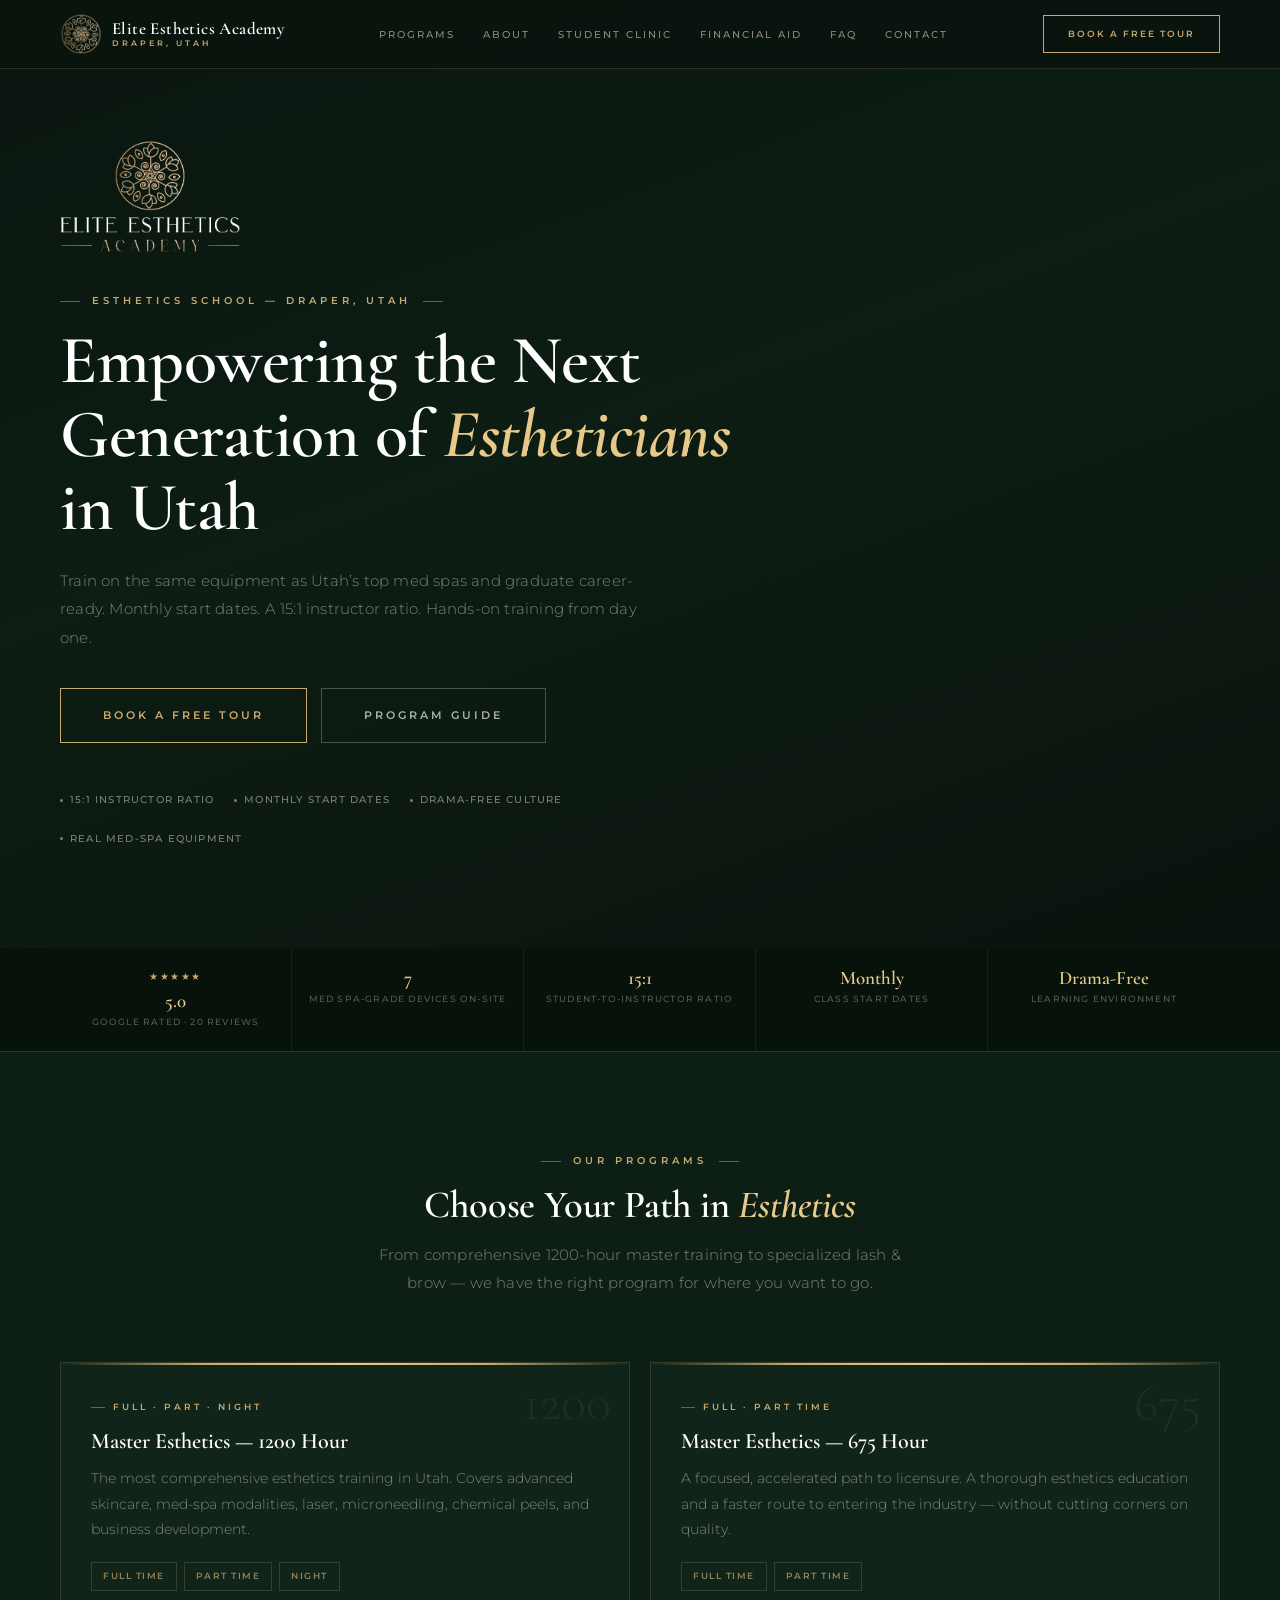
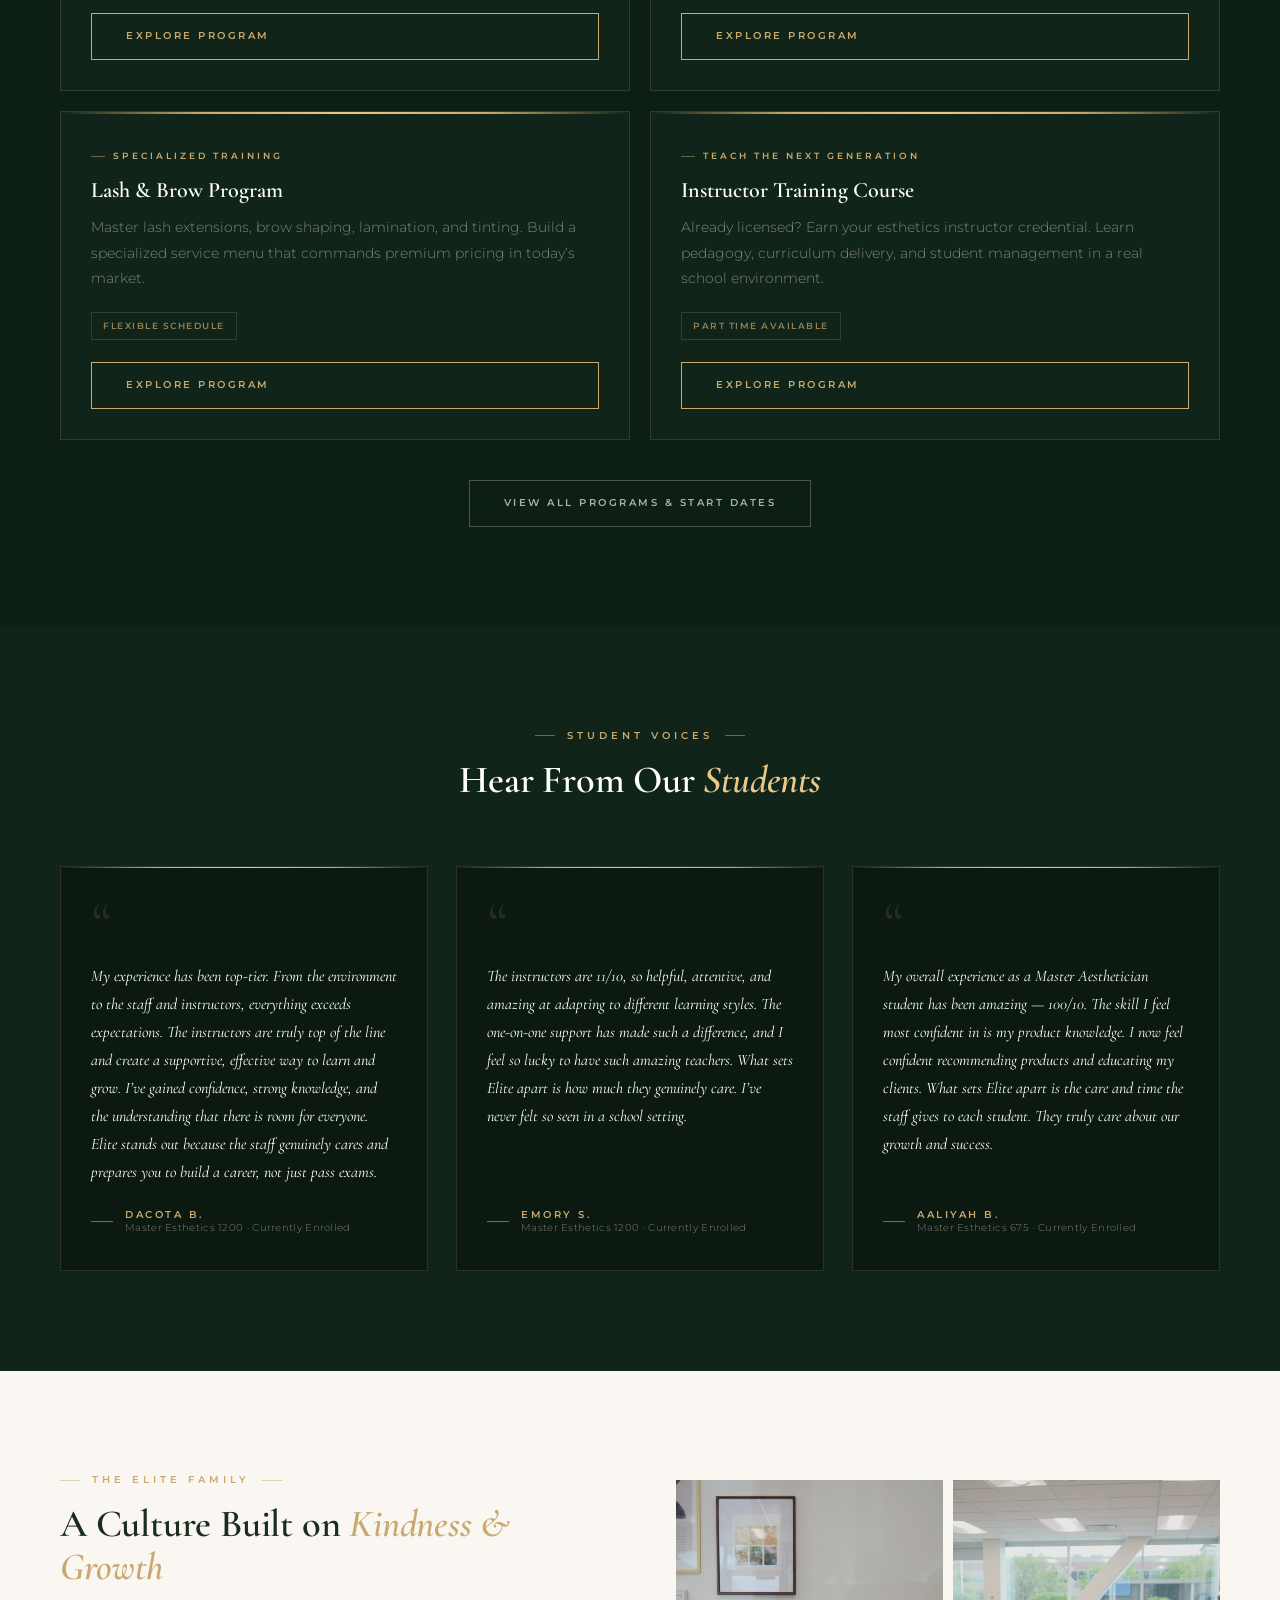
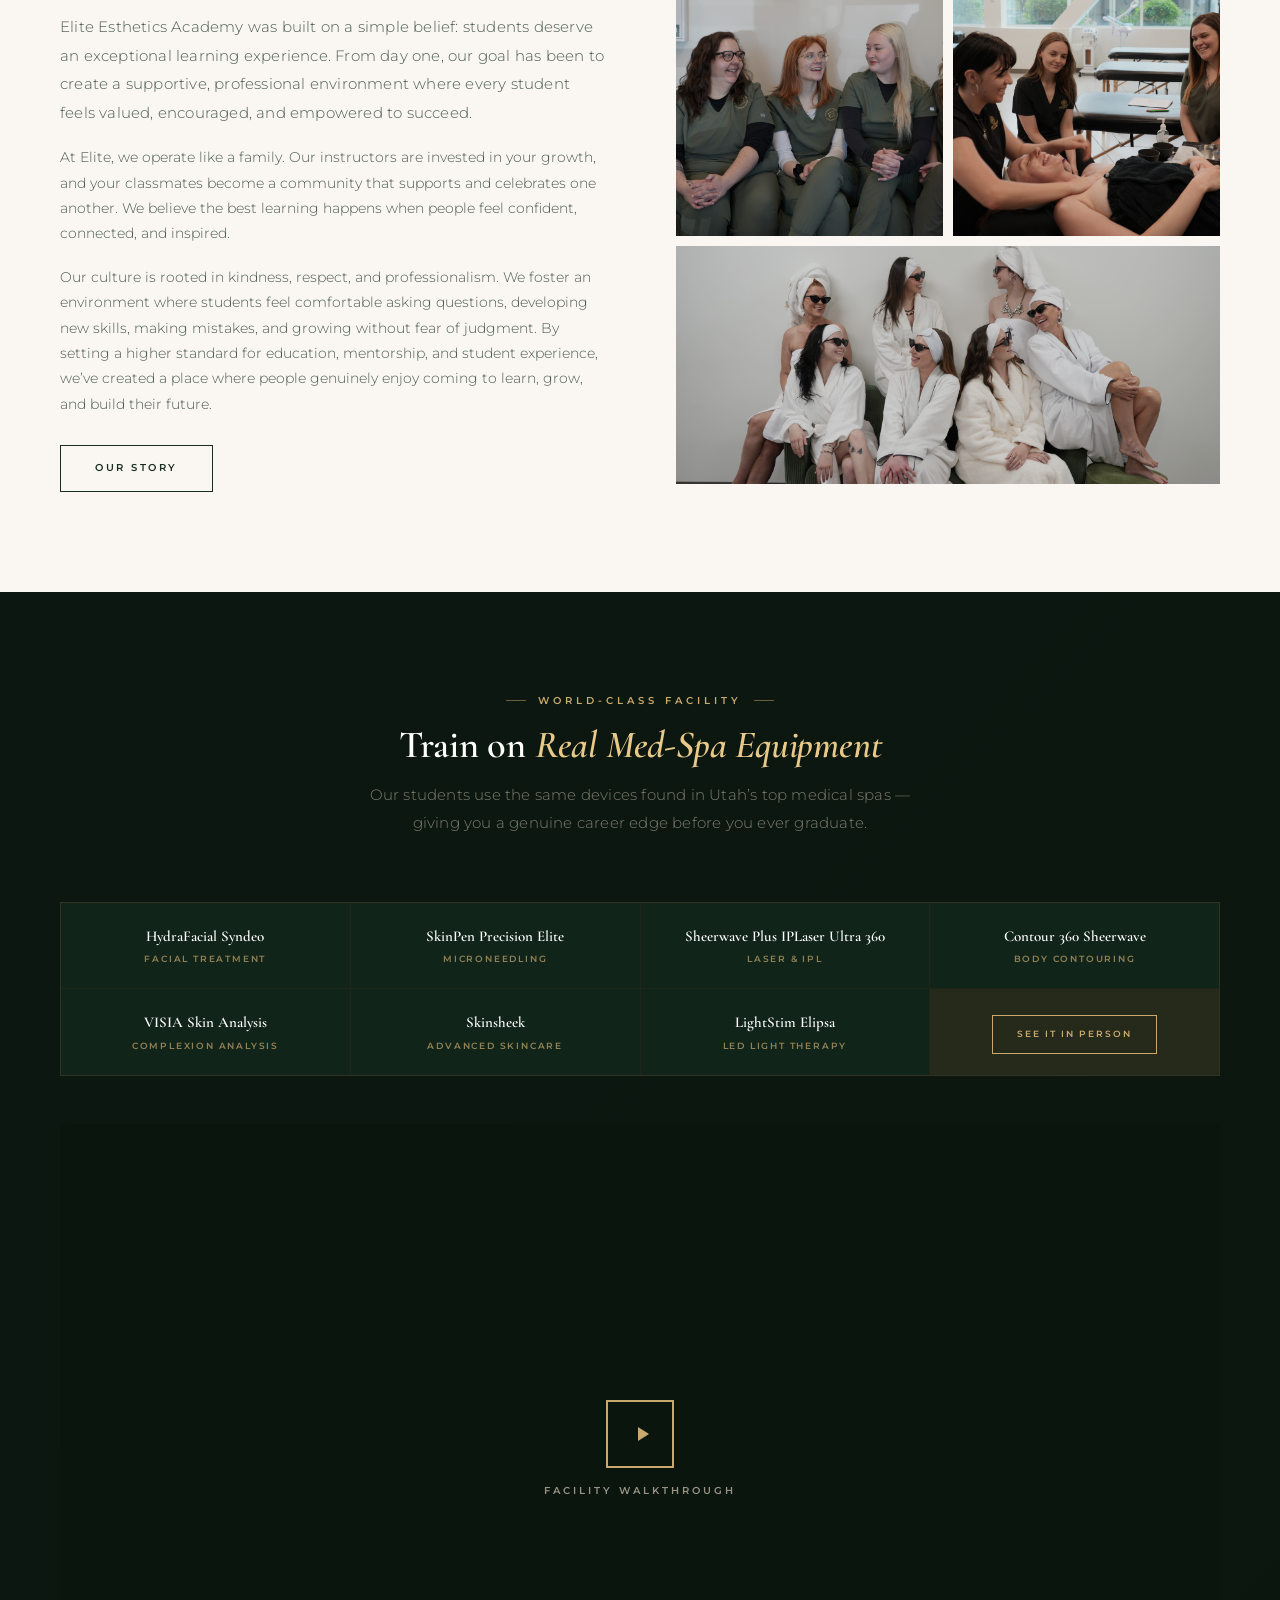
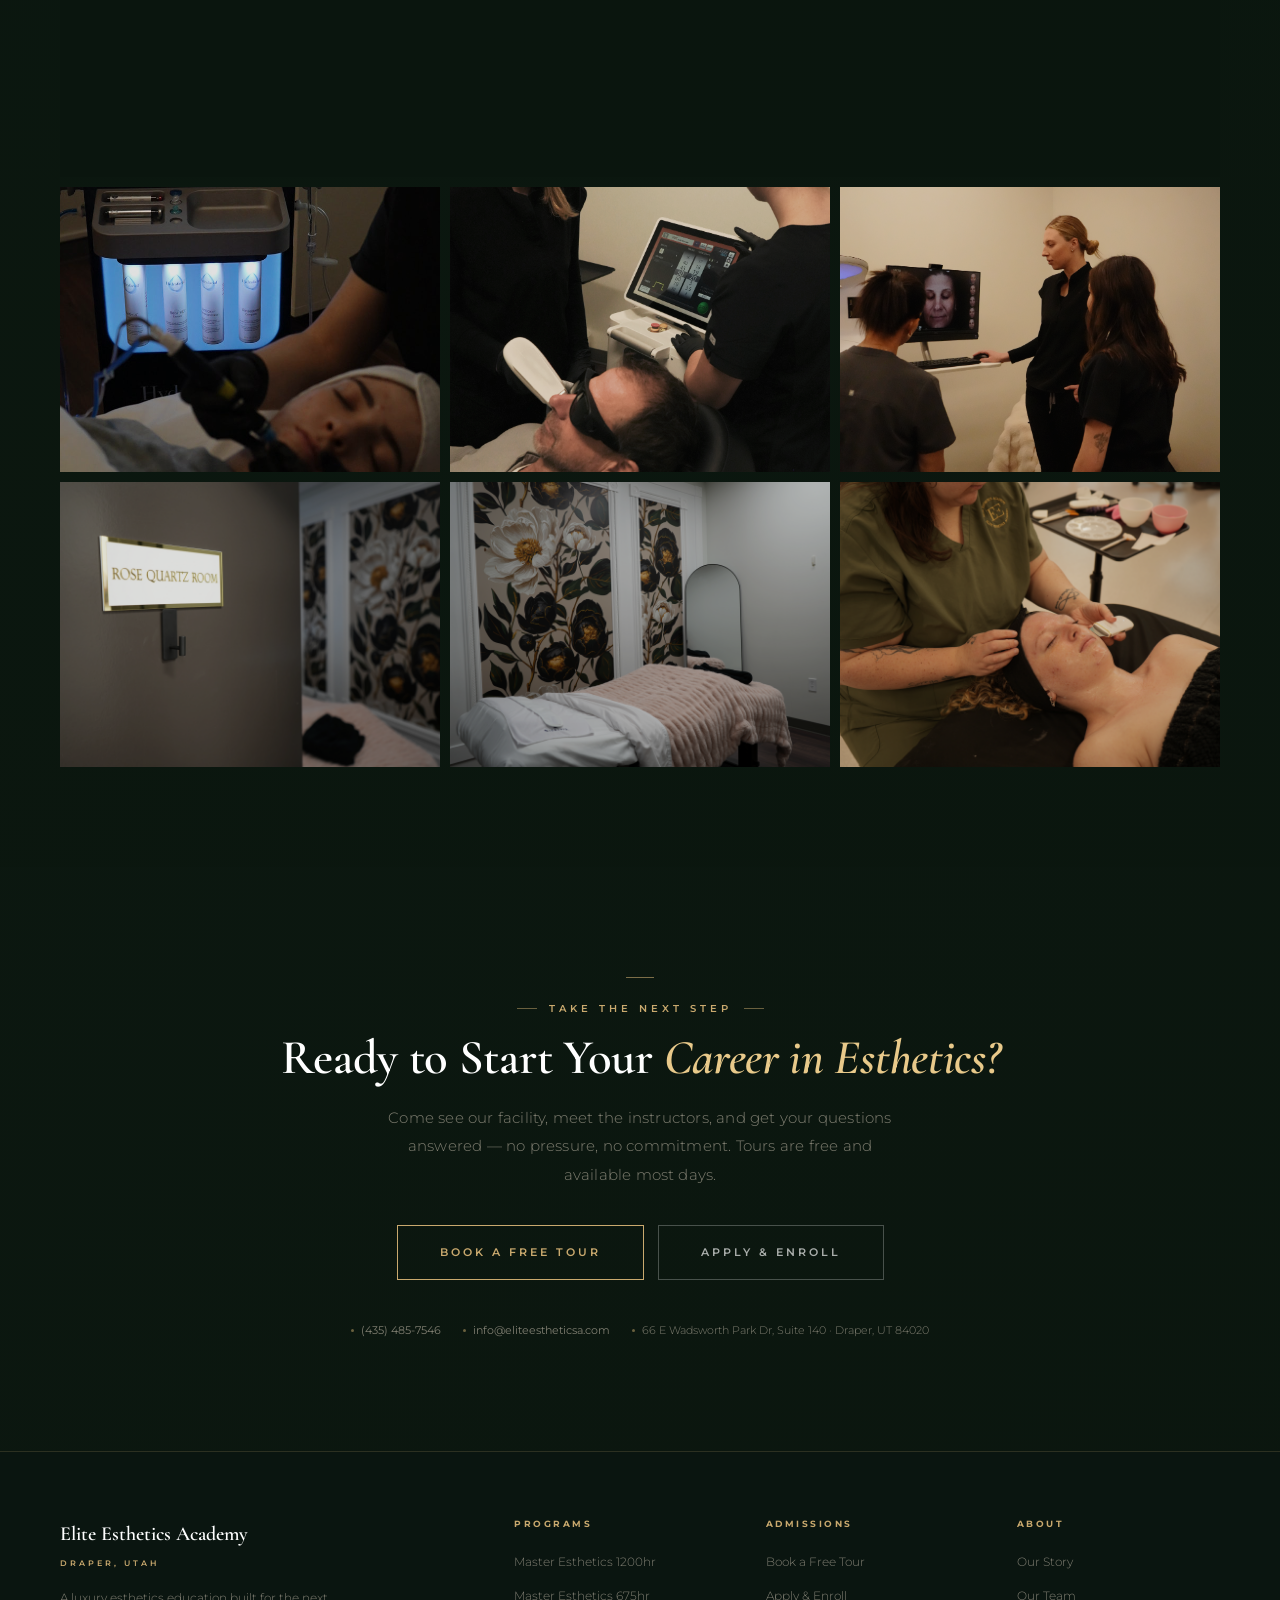
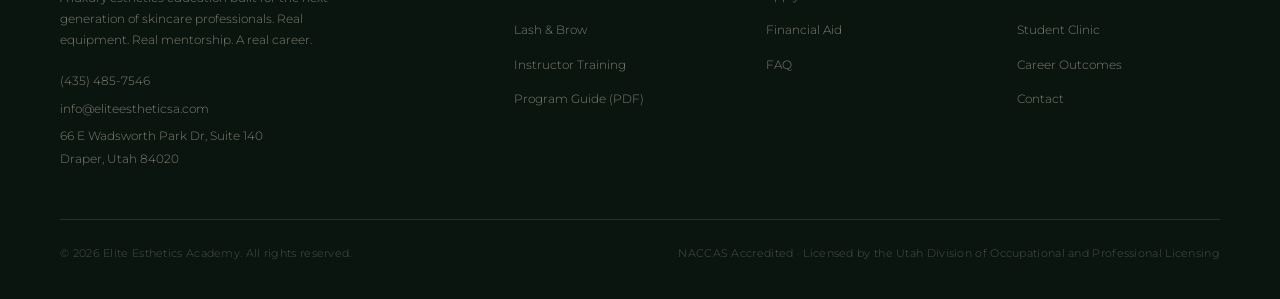
==== index.html @ b77fca1e "first commit" ====
<!DOCTYPE html>
<html lang="en">
<head>
  <meta charset="UTF-8">
  <meta name="viewport" content="width=device-width, initial-scale=1.0">
  <meta name="description" content="Elite Esthetics Academy in Draper, Utah — Train on real med-spa equipment with a 15:1 student-to-instructor ratio. Monthly start dates. Master Esthetics, Lash & Brow, and Instructor programs.">
  <meta name="keywords" content="esthetics school Draper Utah, master esthetics program Utah, beauty school Utah, medical esthetics school">
  <title>Elite Esthetics Academy — Esthetics School in Draper, Utah</title>

  <!-- Google Fonts -->
  <link href="https://fonts.googleapis.com/css2?family=Cormorant+Garamond:ital,wght@0,300;0,400;0,600;0,700;1,300;1,400;1,600&family=Montserrat:wght@300;400;500;600;700&display=swap" rel="stylesheet">

  <!-- Brand Stylesheet -->
  <link rel="stylesheet" href="assets/css/elite-esthetics-brand.css">

  <style>
    /* ─────────────────────────────────────────────────────────────
       PAGE-SPECIFIC STYLES
       ───────────────────────────────────────────────────────────── */

    /* ── NAVIGATION ── */
    .site-nav {
      position: fixed;
      top: 0;
      left: 0;
      right: 0;
      z-index: 200;
      padding: 0 var(--section-pad-h);
      background: rgba(10, 21, 14, 0.94);
      border-bottom: 1px solid var(--color-border-gold);
      backdrop-filter: blur(14px);
      -webkit-backdrop-filter: blur(14px);
    }
    .site-nav__inner {
      max-width: var(--max-width);
      margin: 0 auto;
      display: flex;
      align-items: center;
      justify-content: space-between;
      height: 68px;
    }
    .site-nav__logo {
      display: flex;
      align-items: center;
      gap: 10px;
      text-decoration: none;
      flex-shrink: 0;
    }
    .site-nav__logo-mark {
      height: 42px;
      width: auto;
      display: block;
    }
    .site-nav__logo-text {
      font-family: var(--font-serif);
      font-size: 17px;
      font-weight: 600;
      color: var(--color-white);
      letter-spacing: 0.4px;
      line-height: 1.15;
    }
    .site-nav__logo-text span {
      display: block;
      font-family: var(--font-sans);
      font-size: 7.5px;
      font-weight: 600;
      letter-spacing: 3px;
      text-transform: uppercase;
      color: var(--color-gold);
      margin-top: 2px;
    }
    .site-nav__links {
      display: flex;
      align-items: center;
      gap: 28px;
      list-style: none;
      margin: 0 auto;
      padding: 0 32px;
    }
    .site-nav__links a {
      font-family: var(--font-sans);
      font-size: 10px;
      font-weight: 500;
      letter-spacing: 2px;
      text-transform: uppercase;
      color: rgba(212, 201, 184, 0.65);
      text-decoration: none;
      transition: color var(--transition-fast);
    }
    .site-nav__links a:hover {
      color: var(--color-gold);
    }

    /* ── HERO LOGO ── */
    .hero-logo {
      display: block;
      width: 180px;
      margin-bottom: 28px;
    }

    /* ── HERO ── */
    .hero-video-wrap {
      position: absolute;
      inset: 0;
      overflow: hidden;
      z-index: 0;
    }
    .hero-video-wrap video {
      width: 100%;
      height: 100%;
      object-fit: cover;
      filter: brightness(0.32) saturate(0.55);
    }

    /* ── PROGRAMS GRID ── */
    .programs-grid {
      display: grid;
      grid-template-columns: 1fr 1fr;
      gap: 20px;
    }
    .program-card {
      position: relative;
      padding: 36px 30px 30px;
      background: var(--color-bg-mid);
      border: 1px solid var(--color-border-gold);
      transition: var(--transition-base);
      overflow: hidden;
      display: flex;
      flex-direction: column;
    }
    .program-card::before {
      content: "";
      position: absolute;
      top: 0; left: 0; right: 0;
      height: 2px;
      background: linear-gradient(
        90deg,
        transparent,
        var(--color-gold),
        var(--color-gold-light),
        var(--color-gold),
        transparent
      );
    }
    .program-card:hover {
      background: rgba(201, 169, 110, 0.04);
      border-color: var(--color-border-gold-strong);
    }
    .program-card__bg-num {
      font-family: var(--font-serif);
      font-size: 52px;
      font-weight: 300;
      color: rgba(201, 169, 110, 0.09);
      line-height: 1;
      position: absolute;
      top: 14px;
      right: 18px;
      pointer-events: none;
      user-select: none;
    }
    .program-card__title {
      font-family: var(--font-serif);
      font-size: 22px;
      font-weight: 600;
      color: var(--color-white);
      line-height: 1.2;
      margin-bottom: 12px;
    }
    .program-card__desc {
      font-family: var(--font-sans);
      font-size: var(--text-base);
      font-weight: 300;
      color: var(--color-text-muted);
      line-height: var(--leading-body);
      flex: 1;
      margin-bottom: 20px;
    }
    .program-card__tags {
      display: flex;
      flex-wrap: wrap;
      gap: 7px;
      margin-bottom: 22px;
    }
    .program-tag {
      font-family: var(--font-sans);
      font-size: 9px;
      font-weight: 600;
      letter-spacing: 1.5px;
      text-transform: uppercase;
      color: rgba(201, 169, 110, 0.7);
      border: 1px solid rgba(201, 169, 110, 0.2);
      padding: 5px 11px;
    }

    /* ── TESTIMONIALS ── */
    .testimonial-card {
      position: relative;
      padding: 36px 30px;
      background: rgba(8, 18, 11, 0.55);
      border: 1px solid var(--color-border-gold);
      backdrop-filter: blur(4px);
      display: flex;
      flex-direction: column;
    }
    .testimonial-card::before {
      content: "";
      position: absolute;
      top: 0; left: 0; right: 0;
      height: 1px;
      background: linear-gradient(
        90deg,
        transparent,
        var(--color-gold),
        var(--color-gold-light),
        var(--color-gold),
        transparent
      );
    }
    .testimonial-mark {
      font-family: var(--font-serif);
      font-size: 64px;
      font-weight: 300;
      color: rgba(201, 169, 110, 0.14);
      line-height: 0.65;
      display: block;
      margin-bottom: 18px;
    }
    .testimonial-text {
      font-family: var(--font-serif);
      font-size: 16px;
      font-style: italic;
      font-weight: 400;
      color: var(--color-white);
      line-height: 1.75;
      flex: 1;
      margin-bottom: 22px;
    }
    .testimonial-meta {
      display: flex;
      align-items: center;
      gap: 12px;
    }
    .testimonial-bar {
      width: 22px;
      height: 1px;
      background: var(--color-gold);
      opacity: 0.6;
      flex-shrink: 0;
    }
    .testimonial-name {
      font-family: var(--font-sans);
      font-size: 10px;
      font-weight: 600;
      letter-spacing: 2.5px;
      text-transform: uppercase;
      color: var(--color-gold);
      line-height: 1.3;
    }
    .testimonial-program {
      font-family: var(--font-sans);
      font-size: 10px;
      font-weight: 300;
      color: var(--color-text-muted);
      letter-spacing: 0.3px;
      line-height: 1.3;
    }

    /* ── CULTURE SECTION ── */
    .culture-grid {
      display: grid;
      grid-template-columns: 1fr 1fr;
      gap: 72px;
      align-items: center;
    }
    .culture-photos {
      display: grid;
      grid-template-columns: 1fr 1fr;
      gap: 10px;
    }
    .culture-photo {
      overflow: hidden;
    }
    .culture-photo--top {
      aspect-ratio: 3/4;
    }
    .culture-photo--wide {
      grid-column: 1 / -1;
      aspect-ratio: 16/7;
    }
    .culture-photo img {
      width: 100%;
      height: 100%;
      object-fit: cover;
      display: block;
      filter: brightness(0.9) saturate(0.88);
      transition: transform 0.55s ease, filter 0.4s ease;
    }
    .culture-photo:hover img {
      transform: scale(1.04);
      filter: brightness(1) saturate(1);
    }

    /* ── EQUIPMENT SECTION ── */
    .equipment-grid {
      display: grid;
      grid-template-columns: repeat(4, 1fr);
      gap: 1px;
      background: rgba(201, 169, 110, 0.1);
      border: 1px solid rgba(201, 169, 110, 0.1);
      margin-bottom: 48px;
    }
    .equipment-item {
      background: var(--color-bg-mid);
      padding: 24px 18px 20px;
      text-align: center;
      transition: background var(--transition-fast);
    }
    .equipment-item:hover {
      background: rgba(201, 169, 110, 0.04);
    }
    .equipment-item__name {
      font-family: var(--font-serif);
      font-size: 15px;
      font-weight: 600;
      color: var(--color-white);
      line-height: 1.25;
      margin-bottom: 6px;
    }
    .equipment-item__category {
      font-family: var(--font-sans);
      font-size: 9px;
      font-weight: 600;
      letter-spacing: 1.8px;
      text-transform: uppercase;
      color: var(--color-gold);
      opacity: 0.7;
    }
    .equipment-cta-cell {
      background: rgba(201, 169, 110, 0.03);
      display: flex;
      align-items: center;
      justify-content: center;
    }

    /* ── FACILITY VIDEO ── */
    .video-wrap {
      position: relative;
      aspect-ratio: 16 / 9;
      overflow: hidden;
      margin-bottom: 10px;
      cursor: pointer;
    }
    .video-wrap video {
      width: 100%;
      height: 100%;
      object-fit: cover;
      display: block;
    }
    .video-overlay {
      position: absolute;
      inset: 0;
      background: rgba(10, 21, 14, 0.42);
      display: flex;
      flex-direction: column;
      align-items: center;
      justify-content: center;
      gap: 14px;
      transition: background var(--transition-base);
    }
    .video-overlay:hover {
      background: rgba(10, 21, 14, 0.2);
    }
    .video-play-btn {
      width: 68px;
      height: 68px;
      border: 2px solid var(--color-gold);
      display: flex;
      align-items: center;
      justify-content: center;
      transition: var(--transition-base);
    }
    .video-play-btn svg {
      fill: var(--color-gold);
      width: 24px;
      height: 24px;
      margin-left: 4px;
    }
    .video-overlay:hover .video-play-btn {
      background: rgba(201, 169, 110, 0.12);
    }
    .video-label {
      font-family: var(--font-sans);
      font-size: 10px;
      font-weight: 600;
      letter-spacing: 3px;
      text-transform: uppercase;
      color: rgba(212, 201, 184, 0.7);
    }

    /* ── PHOTO GALLERY ── */
    .facility-gallery {
      display: grid;
      grid-template-columns: repeat(3, 1fr);
      gap: 10px;
      margin-top: 10px;
    }
    .facility-gallery__item {
      overflow: hidden;
      aspect-ratio: 4 / 3;
    }
    .facility-gallery__item img {
      width: 100%;
      height: 100%;
      object-fit: cover;
      display: block;
      filter: brightness(0.88) saturate(0.85);
      transition: transform 0.55s ease, filter 0.4s ease;
    }
    .facility-gallery__item:hover img {
      transform: scale(1.04);
      filter: brightness(0.97) saturate(1);
    }

    /* ── FINAL CTA ── */
    .cta-section {
      position: relative;
      overflow: hidden;
      padding: 110px var(--section-pad-h);
      text-align: center;
    }

    /* ── FOOTER ── */
    .site-footer {
      background: var(--color-bg-darkest);
      border-top: 1px solid var(--color-border-gold);
      padding: 64px var(--section-pad-h) 36px;
    }
    .site-footer__grid {
      max-width: var(--max-width);
      margin: 0 auto;
      display: grid;
      grid-template-columns: 2fr 1fr 1fr 1fr;
      gap: 48px;
      padding-bottom: 48px;
      border-bottom: 1px solid var(--color-border-gold);
    }
    .footer-brand__name {
      font-family: var(--font-serif);
      font-size: 20px;
      font-weight: 600;
      color: var(--color-white);
      margin-bottom: 3px;
    }
    .footer-brand__tag {
      font-family: var(--font-sans);
      font-size: 8px;
      font-weight: 600;
      letter-spacing: 3px;
      text-transform: uppercase;
      color: var(--color-gold);
      margin-bottom: 16px;
    }
    .footer-brand__desc {
      font-family: var(--font-sans);
      font-size: 12px;
      font-weight: 300;
      color: var(--color-text-muted);
      line-height: 1.75;
      margin-bottom: 20px;
      max-width: 280px;
    }
    .footer-info {
      display: flex;
      flex-direction: column;
      gap: 5px;
    }
    .footer-info a,
    .footer-info p {
      font-family: var(--font-sans);
      font-size: 12px;
      font-weight: 300;
      color: var(--color-text-muted);
      text-decoration: none;
      transition: color var(--transition-fast);
    }
    .footer-info a:hover {
      color: var(--color-gold);
    }
    .footer-col__heading {
      font-family: var(--font-sans);
      font-size: 9px;
      font-weight: 700;
      letter-spacing: 2.5px;
      text-transform: uppercase;
      color: var(--color-gold);
      margin-bottom: 16px;
    }
    .footer-col ul {
      list-style: none;
      padding: 0;
      display: flex;
      flex-direction: column;
      gap: 9px;
    }
    .footer-col ul a {
      font-family: var(--font-sans);
      font-size: 12px;
      font-weight: 300;
      color: var(--color-text-muted);
      text-decoration: none;
      transition: color var(--transition-fast);
    }
    .footer-col ul a:hover {
      color: var(--color-gold);
    }
    .site-footer__bottom {
      max-width: var(--max-width);
      margin: 24px auto 0;
      display: flex;
      justify-content: space-between;
      align-items: center;
      flex-wrap: wrap;
      gap: 10px;
    }
    .site-footer__bottom p {
      font-family: var(--font-sans);
      font-size: 10.5px;
      font-weight: 300;
      color: rgba(212, 201, 184, 0.32);
      letter-spacing: 0.3px;
    }

    /* ── RESPONSIVE ── */
    @media (max-width: 960px) {
      .site-nav__links { display: none; }
      .programs-grid { grid-template-columns: 1fr; }
      .culture-grid {
        grid-template-columns: 1fr;
        gap: 40px;
      }
      .culture-photos { grid-template-columns: 1fr 1fr; }
      .equipment-grid { grid-template-columns: repeat(2, 1fr); }
      .site-footer__grid { grid-template-columns: 1fr 1fr; gap: 32px; }
    }
    @media (max-width: 768px) {
      .programs-grid { grid-template-columns: 1fr; }
      .facility-gallery { grid-template-columns: 1fr 1fr; }
      .site-footer__grid { grid-template-columns: 1fr; gap: 28px; }
      .site-footer__bottom {
        flex-direction: column;
        align-items: flex-start;
      }
    }
    @media (max-width: 480px) {
      .facility-gallery { grid-template-columns: 1fr; }
      .equipment-grid { grid-template-columns: 1fr; }
      .culture-photos { grid-template-columns: 1fr; }
      .culture-photo--wide { grid-column: 1; aspect-ratio: 4/3; }
    }
  </style>
</head>

<body>

<!-- ═══════════════════════════════════════════════════════════════
     NAVIGATION
     ═══════════════════════════════════════════════════════════════ -->
<nav class="site-nav" aria-label="Main navigation">
  <div class="site-nav__inner">

    <a href="index.html" class="site-nav__logo">
      <img src="assets/images/logo-mark.png" alt="Elite Esthetics Academy" class="site-nav__logo-mark">
      <span class="site-nav__logo-text">
        Elite Esthetics Academy
        <span>Draper, Utah</span>
      </span>
    </a>

    <ul class="site-nav__links" role="list">
      <li><a href="programs.html">Programs</a></li>
      <li><a href="about.html">About</a></li>
      <li><a href="student-clinic.html">Student Clinic</a></li>
      <li><a href="financial-aid.html">Financial Aid</a></li>
      <li><a href="faq.html">FAQ</a></li>
      <li><a href="contact.html">Contact</a></li>
    </ul>

    <a href="book-a-tour.html" class="btn btn--gold btn--sm">Book a Free Tour</a>

  </div>
</nav>


<!-- ═══════════════════════════════════════════════════════════════
     SECTION 1 — HERO
     ═══════════════════════════════════════════════════════════════ -->
<section class="section section--hero" id="hero" style="background-color: var(--color-bg-darkest); padding-top: 140px;">

  <!-- Video background — convert .mov to .mp4 for broadest browser support -->
  <div class="hero-video-wrap" aria-hidden="true">
    <video autoplay muted loop playsinline preload="metadata">
      <source src="assets/video/elite-30-sec.mp4" type="video/mp4">
    </video>
  </div>

  <!-- Dark green gradient overlay -->
  <div class="hero-bg-overlay" aria-hidden="true"></div>

  <!-- Content -->
  <div class="hero-content container">
    <div style="max-width: 680px;">

      <img src="assets/images/logo-full.png" alt="Elite Esthetics Academy" class="hero-logo animate-fade-up animate-delay-1">

      <div class="eyebrow animate-fade-up animate-delay-2">
        Esthetics School &mdash; Draper, Utah
      </div>

      <h1 class="heading-display animate-fade-up animate-delay-3" style="margin-bottom: 22px;">
        Empowering the Next Generation of <em>Estheticians</em> in Utah
      </h1>

      <p class="body-large animate-fade-up animate-delay-4" style="margin-bottom: 36px; max-width: 580px;">
        Train on the same equipment as Utah&rsquo;s top med spas and graduate career-ready. Monthly start dates. A 15:1 instructor ratio. Hands-on training from day one.
      </p>

      <div class="btn-group animate-fade-up animate-delay-5" style="margin-bottom: 48px;">
        <a href="book-a-tour.html" class="btn btn--gold btn--lg">Book a Free Tour</a>
        <a href="assets/docs/program-guide.pdf"
           target="_blank" rel="noopener" class="btn btn--ghost btn--lg">Program Guide</a>
      </div>

      <div class="trust-micro animate-fade-up animate-delay-6">
        <div class="trust-micro-item">
          <div class="trust-micro-dot"></div>
          <span class="trust-micro-text">15:1 Instructor Ratio</span>
        </div>
        <div class="trust-micro-item">
          <div class="trust-micro-dot"></div>
          <span class="trust-micro-text">Monthly Start Dates</span>
        </div>
        <div class="trust-micro-item">
          <div class="trust-micro-dot"></div>
          <span class="trust-micro-text">Drama-Free Culture</span>
        </div>
        <div class="trust-micro-item">
          <div class="trust-micro-dot"></div>
          <span class="trust-micro-text">Real Med-Spa Equipment</span>
        </div>
      </div>

    </div>
  </div>

</section>


<!-- ═══════════════════════════════════════════════════════════════
     SECTION 2 — TRUST BAR
     ═══════════════════════════════════════════════════════════════ -->
<div class="trust-bar" role="region" aria-label="Key stats">
  <div class="trust-bar__inner">

    <div class="trust-bar__stat">
      <div class="trust-bar__stars" aria-hidden="true">★★★★★</div>
      <div class="trust-bar__value">5.0</div>
      <div class="trust-bar__label">Google Rated &middot; 20 Reviews</div>
    </div>

    <div class="trust-bar__stat">
      <div class="trust-bar__value">7</div>
      <div class="trust-bar__label">Med Spa-Grade Devices On-Site</div>
    </div>

    <div class="trust-bar__stat">
      <div class="trust-bar__value">15:1</div>
      <div class="trust-bar__label">Student-to-Instructor Ratio</div>
    </div>

    <div class="trust-bar__stat">
      <div class="trust-bar__value">Monthly</div>
      <div class="trust-bar__label">Class Start Dates</div>
    </div>

    <div class="trust-bar__stat">
      <div class="trust-bar__value">Drama-Free</div>
      <div class="trust-bar__label">Learning Environment</div>
    </div>

  </div>
</div>


<!-- ═══════════════════════════════════════════════════════════════
     PROGRAMS OVERVIEW  (not in template but essential for homepage)
     ═══════════════════════════════════════════════════════════════ -->
<section class="section bg-dark" id="programs" style="position: relative; overflow: hidden;">
  <div class="palm-deco palm-deco--dark-right" aria-hidden="true"></div>

  <div class="container">

    <div class="section-header">
      <div class="eyebrow eyebrow--center">Our Programs</div>
      <h2 class="heading-2" style="margin-bottom: 14px;">Choose Your Path in <em>Esthetics</em></h2>
      <p class="body-large" style="max-width: 540px; margin: 0 auto;">
        From comprehensive 1200-hour master training to specialized lash &amp; brow — we have the right program for where you want to go.
      </p>
    </div>

    <div class="programs-grid">

      <div class="program-card hover-lift">
        <div class="program-card__bg-num">1200</div>
        <div class="type-label">Full &middot; Part &middot; Night</div>
        <div class="program-card__title">Master Esthetics &mdash; 1200 Hour</div>
        <p class="program-card__desc">The most comprehensive esthetics training in Utah. Covers advanced skincare, med-spa modalities, laser, microneedling, chemical peels, and business development.</p>
        <div class="program-card__tags">
          <span class="program-tag">Full Time</span>
          <span class="program-tag">Part Time</span>
          <span class="program-tag">Night</span>
        </div>
        <a href="programs/master-1200.html" class="btn btn--gold">Explore Program</a>
      </div>

      <div class="program-card hover-lift">
        <div class="program-card__bg-num">675</div>
        <div class="type-label">Full &middot; Part Time</div>
        <div class="program-card__title">Master Esthetics &mdash; 675 Hour</div>
        <p class="program-card__desc">A focused, accelerated path to licensure. A thorough esthetics education and a faster route to entering the industry — without cutting corners on quality.</p>
        <div class="program-card__tags">
          <span class="program-tag">Full Time</span>
          <span class="program-tag">Part Time</span>
        </div>
        <a href="programs/master-675.html" class="btn btn--gold">Explore Program</a>
      </div>

      <div class="program-card hover-lift">
        <div class="type-label">Specialized Training</div>
        <div class="program-card__title">Lash &amp; Brow Program</div>
        <p class="program-card__desc">Master lash extensions, brow shaping, lamination, and tinting. Build a specialized service menu that commands premium pricing in today&rsquo;s market.</p>
        <div class="program-card__tags">
          <span class="program-tag">Flexible Schedule</span>
        </div>
        <a href="programs/lash-brow.html" class="btn btn--gold">Explore Program</a>
      </div>

      <div class="program-card hover-lift">
        <div class="type-label">Teach the Next Generation</div>
        <div class="program-card__title">Instructor Training Course</div>
        <p class="program-card__desc">Already licensed? Earn your esthetics instructor credential. Learn pedagogy, curriculum delivery, and student management in a real school environment.</p>
        <div class="program-card__tags">
          <span class="program-tag">Part Time Available</span>
        </div>
        <a href="programs/instructor.html" class="btn btn--gold">Explore Program</a>
      </div>

    </div>

    <div class="text-center mt-lg">
      <a href="programs.html" class="btn btn--ghost">View All Programs &amp; Start Dates</a>
    </div>

  </div>
</section>


<!-- ═══════════════════════════════════════════════════════════════
     SECTION 3 — STUDENT TESTIMONIALS
     ═══════════════════════════════════════════════════════════════ -->
<section class="section bg-mid" id="testimonials" style="position: relative; overflow: hidden;">
  <div class="palm-deco palm-deco--dark-left" aria-hidden="true"></div>
  <div class="palm-deco palm-deco--dark-right" aria-hidden="true"></div>

  <div class="container" style="position: relative; z-index: 2;">

    <div class="section-header">
      <div class="eyebrow eyebrow--center">Student Voices</div>
      <h2 class="heading-2" style="margin-bottom: 0;">Hear From Our <em>Students</em></h2>
    </div>

    <div class="grid-3">

      <div class="testimonial-card hover-lift">
        <span class="testimonial-mark" aria-hidden="true">&ldquo;</span>
        <p class="testimonial-text">My experience has been top-tier. From the environment to the staff and instructors, everything exceeds expectations. The instructors are truly top of the line and create a supportive, effective way to learn and grow. I&rsquo;ve gained confidence, strong knowledge, and the understanding that there is room for everyone. Elite stands out because the staff genuinely cares and prepares you to build a career, not just pass exams.</p>
        <div class="testimonial-meta">
          <div class="testimonial-bar" aria-hidden="true"></div>
          <div>
            <div class="testimonial-name">Dacota B.</div>
            <div class="testimonial-program">Master Esthetics 1200 &middot; Currently Enrolled</div>
          </div>
        </div>
      </div>

      <div class="testimonial-card hover-lift">
        <span class="testimonial-mark" aria-hidden="true">&ldquo;</span>
        <p class="testimonial-text">The instructors are 11/10, so helpful, attentive, and amazing at adapting to different learning styles. The one-on-one support has made such a difference, and I feel so lucky to have such amazing teachers. What sets Elite apart is how much they genuinely care. I&rsquo;ve never felt so seen in a school setting.</p>
        <div class="testimonial-meta">
          <div class="testimonial-bar" aria-hidden="true"></div>
          <div>
            <div class="testimonial-name">Emory S.</div>
            <div class="testimonial-program">Master Esthetics 1200 &middot; Currently Enrolled</div>
          </div>
        </div>
      </div>

      <div class="testimonial-card hover-lift">
        <span class="testimonial-mark" aria-hidden="true">&ldquo;</span>
        <p class="testimonial-text">My overall experience as a Master Aesthetician student has been amazing &mdash; 100/10. The skill I feel most confident in is my product knowledge. I now feel confident recommending products and educating my clients. What sets Elite apart is the care and time the staff gives to each student. They truly care about our growth and success.</p>
        <div class="testimonial-meta">
          <div class="testimonial-bar" aria-hidden="true"></div>
          <div>
            <div class="testimonial-name">Aaliyah B.</div>
            <div class="testimonial-program">Master Esthetics 675 &middot; Currently Enrolled</div>
          </div>
        </div>
      </div>

    </div>

  </div>
</section>


<!-- ═══════════════════════════════════════════════════════════════
     SECTION 4 — CULTURE / THE ELITE FAMILY
     ═══════════════════════════════════════════════════════════════ -->
<section class="section bg-cream" id="culture" style="position: relative; overflow: hidden;">
  <div class="palm-deco palm-deco--dense-tr" aria-hidden="true"></div>
  <div class="palm-deco palm-deco--dense-bl" aria-hidden="true"></div>

  <div class="container" style="position: relative; z-index: 2;">
    <div class="culture-grid">

      <!-- Copy -->
      <div>
        <div class="eyebrow eyebrow--dark">The Elite Family</div>
        <h2 class="heading-2 on-light" style="margin-bottom: 24px;">A Culture Built on <em>Kindness &amp; Growth</em></h2>

        <p class="body-large on-light" style="margin-bottom: 18px;">
          Elite Esthetics Academy was built on a simple belief: students deserve an exceptional learning experience. From day one, our goal has been to create a supportive, professional environment where every student feels valued, encouraged, and empowered to succeed.
        </p>
        <p class="body-base on-light" style="margin-bottom: 18px;">
          At Elite, we operate like a family. Our instructors are invested in your growth, and your classmates become a community that supports and celebrates one another. We believe the best learning happens when people feel confident, connected, and inspired.
        </p>
        <p class="body-base on-light" style="margin-bottom: 28px;">
          Our culture is rooted in kindness, respect, and professionalism. We foster an environment where students feel comfortable asking questions, developing new skills, making mistakes, and growing without fear of judgment. By setting a higher standard for education, mentorship, and student experience, we&rsquo;ve created a place where people genuinely enjoy coming to learn, grow, and build their future.
        </p>

        <a href="about.html" class="btn btn--dark">Our Story</a>
      </div>

      <!-- Photos -->
      <div class="culture-photos">
        <div class="culture-photo culture-photo--top">
          <img
            src="assets/images/students-laughing-together.jpg"
            alt="Elite Esthetics Academy students laughing together"
            loading="lazy">
        </div>
        <div class="culture-photo culture-photo--top">
          <img
            src="assets/images/instructor-working-with-students.jpg"
            alt="Instructor working closely with a student"
            loading="lazy">
        </div>
        <div class="culture-photo culture-photo--wide">
          <img
            src="assets/images/group-candid-shot.jpg"
            alt="Elite Esthetics Academy group candid photo"
            loading="lazy">
        </div>
      </div>

    </div>
  </div>
</section>


<!-- ═══════════════════════════════════════════════════════════════
     SECTION 5 — FACILITY & EQUIPMENT
     ═══════════════════════════════════════════════════════════════ -->
<section class="section bg-dark" id="facility" style="position: relative; overflow: hidden;">
  <div class="section-palm-bg" aria-hidden="true"></div>
  <div class="section-palm-overlay" aria-hidden="true"></div>

  <div class="container" style="position: relative; z-index: 2;">

    <div class="section-header">
      <div class="eyebrow eyebrow--center">World-Class Facility</div>
      <h2 class="heading-2" style="margin-bottom: 14px;">Train on <em>Real Med-Spa Equipment</em></h2>
      <p class="body-large" style="max-width: 560px; margin: 0 auto;">
        Our students use the same devices found in Utah&rsquo;s top medical spas &mdash; giving you a genuine career edge before you ever graduate.
      </p>
    </div>

    <!-- Equipment grid -->
    <div class="equipment-grid">
      <div class="equipment-item">
        <div class="equipment-item__name">HydraFacial Syndeo</div>
        <div class="equipment-item__category">Facial Treatment</div>
      </div>
      <div class="equipment-item">
        <div class="equipment-item__name">SkinPen Precision Elite</div>
        <div class="equipment-item__category">Microneedling</div>
      </div>
      <div class="equipment-item">
        <div class="equipment-item__name">Sheerwave Plus IPLaser Ultra 360</div>
        <div class="equipment-item__category">Laser &amp; IPL</div>
      </div>
      <div class="equipment-item">
        <div class="equipment-item__name">Contour 360 Sheerwave</div>
        <div class="equipment-item__category">Body Contouring</div>
      </div>
      <div class="equipment-item">
        <div class="equipment-item__name">VISIA Skin Analysis</div>
        <div class="equipment-item__category">Complexion Analysis</div>
      </div>
      <div class="equipment-item">
        <div class="equipment-item__name">Skinsheek</div>
        <div class="equipment-item__category">Advanced Skincare</div>
      </div>
      <div class="equipment-item">
        <div class="equipment-item__name">LightStim Elipsa</div>
        <div class="equipment-item__category">LED Light Therapy</div>
      </div>
      <div class="equipment-item equipment-cta-cell">
        <a href="book-a-tour.html" class="btn btn--gold btn--sm">See It In Person</a>
      </div>
    </div>

    <!-- Facility walkthrough video -->
    <div class="video-wrap" id="facilityVideoWrap">
      <video id="facilityVideo" preload="metadata" loop>
        <source src="assets/video/facility-walkthrough.mp4" type="video/mp4">
        Your browser does not support embedded video.
      </video>
      <div class="video-overlay" id="videoOverlay" onclick="playFacilityVideo()" role="button" tabindex="0" aria-label="Play facility walkthrough video">
        <div class="video-play-btn" aria-hidden="true">
          <svg viewBox="0 0 24 24" xmlns="http://www.w3.org/2000/svg" aria-hidden="true"><path d="M8 5v14l11-7z"/></svg>
        </div>
        <span class="video-label">Facility Walkthrough</span>
      </div>
    </div>

    <!-- Photo gallery -->
    <div class="facility-gallery">
      <div class="facility-gallery__item">
        <img
          src="assets/images/student-hydrafacial.jpg"
          alt="Student using HydraFacial Syndeo at Elite Esthetics Academy"
          loading="lazy">
      </div>
      <div class="facility-gallery__item">
        <img
          src="assets/images/student-laser-device.jpg"
          alt="Student using laser device during training"
          loading="lazy">
      </div>
      <div class="facility-gallery__item">
        <img
          src="assets/images/visia-skin-analysis.jpg"
          alt="VISIA skin analysis system in use"
          loading="lazy">
      </div>
      <div class="facility-gallery__item">
        <img
          src="assets/images/clinic-floor-1.jpg"
          alt="Elite Esthetics Academy clinic floor"
          loading="lazy">
      </div>
      <div class="facility-gallery__item">
        <img
          src="assets/images/clinic-floor-2.jpg"
          alt="Elite Esthetics Academy student clinic"
          loading="lazy">
      </div>
      <div class="facility-gallery__item">
        <img
          src="assets/images/ultrasonic.jpg"
          alt="Ultrasonic treatment device at Elite Esthetics Academy"
          loading="lazy">
      </div>
    </div>

  </div>
</section>


<!-- ═══════════════════════════════════════════════════════════════
     FINAL CTA
     ═══════════════════════════════════════════════════════════════ -->
<section class="cta-section bg-deep">
  <div class="section-palm-bg" style="opacity: 0.3;" aria-hidden="true"></div>
  <div class="section-palm-overlay" aria-hidden="true"></div>

  <div class="container" style="position: relative; z-index: 2; text-align: center;">

    <span class="gold-bar" style="margin: 0 auto 22px;" aria-hidden="true"></span>
    <div class="eyebrow eyebrow--center">Take the Next Step</div>
    <h2 class="heading-1" style="margin-bottom: 18px;">Ready to Start Your <em>Career in Esthetics?</em></h2>
    <p class="body-large" style="max-width: 520px; margin: 0 auto 36px;">
      Come see our facility, meet the instructors, and get your questions answered &mdash; no pressure, no commitment. Tours are free and available most days.
    </p>

    <div class="btn-group btn-group--center" style="margin-bottom: 40px;">
      <a href="book-a-tour.html" class="btn btn--gold btn--lg">Book a Free Tour</a>
      <a href="enroll.html" class="btn btn--ghost btn--lg">Apply &amp; Enroll</a>
    </div>

    <div class="contact-row" style="justify-content: center;">
      <a href="tel:4354857546" class="contact-row__link">
        <div class="contact-row__dot" aria-hidden="true"></div>
        (435) 485-7546
      </a>
      <a href="mailto:info@eliteestheticsa.com" class="contact-row__link">
        <div class="contact-row__dot" aria-hidden="true"></div>
        info@eliteestheticsa.com
      </a>
      <span style="display:flex; align-items:center; gap:7px; font-family: var(--font-sans); font-size: var(--text-sm); font-weight:300; color: var(--color-text-muted);">
        <div class="contact-row__dot" aria-hidden="true"></div>
        66 E Wadsworth Park Dr, Suite 140 &middot; Draper, UT 84020
      </span>
    </div>

  </div>
</section>


<!-- ═══════════════════════════════════════════════════════════════
     FOOTER
     ═══════════════════════════════════════════════════════════════ -->
<footer class="site-footer" role="contentinfo">
  <div class="site-footer__grid">

    <!-- Brand -->
    <div>
      <div class="footer-brand__name">Elite Esthetics Academy</div>
      <div class="footer-brand__tag">Draper, Utah</div>
      <p class="footer-brand__desc">
        A luxury esthetics education built for the next generation of skincare professionals. Real equipment. Real mentorship. A real career.
      </p>
      <div class="footer-info">
        <a href="tel:4354857546">(435) 485-7546</a>
        <a href="mailto:info@eliteestheticsa.com">info@eliteestheticsa.com</a>
        <p>66 E Wadsworth Park Dr, Suite 140<br>Draper, Utah 84020</p>
      </div>
    </div>

    <!-- Programs -->
    <div class="footer-col">
      <div class="footer-col__heading">Programs</div>
      <ul role="list">
        <li><a href="programs/master-1200.html">Master Esthetics 1200hr</a></li>
        <li><a href="programs/master-675.html">Master Esthetics 675hr</a></li>
        <li><a href="programs/lash-brow.html">Lash &amp; Brow</a></li>
        <li><a href="programs/instructor.html">Instructor Training</a></li>
        <li><a href="assets/docs/program-guide.pdf">Program Guide (PDF)</a></li>
      </ul>
    </div>

    <!-- Admissions -->
    <div class="footer-col">
      <div class="footer-col__heading">Admissions</div>
      <ul role="list">
        <li><a href="book-a-tour.html">Book a Free Tour</a></li>
        <li><a href="enroll.html">Apply &amp; Enroll</a></li>
        <li><a href="financial-aid.html">Financial Aid</a></li>
        <li><a href="faq.html">FAQ</a></li>
      </ul>
    </div>

    <!-- About -->
    <div class="footer-col">
      <div class="footer-col__heading">About</div>
      <ul role="list">
        <li><a href="about.html">Our Story</a></li>
        <li><a href="team.html">Our Team</a></li>
        <li><a href="student-clinic.html">Student Clinic</a></li>
        <li><a href="career-outcomes.html">Career Outcomes</a></li>
        <li><a href="contact.html">Contact</a></li>
      </ul>
    </div>

  </div>

  <div class="site-footer__bottom">
    <p>&copy; 2026 Elite Esthetics Academy. All rights reserved.</p>
    <p>NACCAS Accredited &middot; Licensed by the Utah Division of Occupational and Professional Licensing</p>
  </div>
</footer>


<!-- ═══════════════════════════════════════════════════════════════
     MOBILE STICKY CTA BAR
     ═══════════════════════════════════════════════════════════════ -->
<div class="sticky-cta" role="navigation" aria-label="Mobile quick actions">
  <div class="sticky-cta__grid">
    <a href="tel:4354857546" class="sticky-cta__btn sticky-cta__btn--call">Call Us</a>
    <a href="book-a-tour.html" class="sticky-cta__btn sticky-cta__btn--tour">Book a Tour</a>
  </div>
</div>


<!-- ═══════════════════════════════════════════════════════════════
     SCRIPTS
     ═══════════════════════════════════════════════════════════════ -->
<script>
  function playFacilityVideo() {
    const video = document.getElementById('facilityVideo');
    const overlay = document.getElementById('videoOverlay');
    video.play();
    overlay.style.display = 'none';
  }

  // Allow keyboard activation of the video play button
  document.getElementById('videoOverlay').addEventListener('keydown', function(e) {
    if (e.key === 'Enter' || e.key === ' ') {
      e.preventDefault();
      playFacilityVideo();
    }
  });
</script>

</body>
</html>
---- assets/css/elite-esthetics-brand.css ----
/*
  ================================================================
  ELITE ESTHETICS ACADEMY — BRAND STYLESHEET
  ================================================================
  Version:  1.0
  Updated:  April 2026
  Author:   Elite Esthetics Academy
 
  CONTENTS
  ────────────────────────────────────────────────────────────────
  1.  CSS Custom Properties (Design Tokens)
  2.  Google Fonts Import
  3.  Reset & Base
  4.  Typography Scale
  5.  Section Eyebrows & Labels
  6.  Buttons
  7.  Gold Decorative Lines
  8.  Section Layouts & Backgrounds
  9.  Palm Leaf Decorations
  10. Cards & Bordered Panels
  11. Grid Systems
  12. Accordion / FAQ Items
  13. Forms
  14. Trust Bar / Stats
  15. Pull Quotes & Blockquotes
  16. Navigation Pills / Jump Links
  17. Utility Classes
  18. Mobile Sticky CTA Bar
  19. Responsive Breakpoints
  20. Animations & Transitions
 
  WORDPRESS INSTALL
  ────────────────────────────────────────────────────────────────
  Option A (Recommended):
    Appearance → Customize → Additional CSS → paste entire file
 
  Option B:
    Upload to your child theme folder and enqueue via functions.php:
    wp_enqueue_style('eea-brand', get_stylesheet_directory_uri()
      . '/elite-esthetics-brand.css');
 
  FONTS — add this to your theme <head> or via a header plugin:
  <link href="https://fonts.googleapis.com/css2?family=
    Cormorant+Garamond:ital,wght@0,300;0,400;0,600;0,700;
    1,300;1,400;1,600&family=Montserrat:wght@300;400;500;
    600;700&display=swap" rel="stylesheet">
 
  PALM IMAGES — update --palm-dark and --palm-dense in :root
  after uploading your two palm photos to the Media Library.
  ================================================================
*/

/* ================================================================
   1. CSS CUSTOM PROPERTIES — DESIGN TOKENS
   All brand values live here. Edit this section to update the
   entire site in one place.
   ================================================================ */

:root {
  /* ── Color Palette ────────────────────────────────────────── */

  /* Greens — primary brand backgrounds */
  --color-bg-darkest: #0a1510; /* deepest page bg */
  --color-bg-dark: #0d1f14; /* primary dark bg */
  --color-bg-mid: #112419; /* alternate dark section */
  --color-bg-deep: #0f2016; /* CTA / feature section */
  --color-bg-green-text: #1a2e20; /* dark green used as text on light */

  /* Golds — primary accent */
  --color-gold: #c9a96e; /* primary gold */
  --color-gold-light: #e8c98a; /* lighter gold / hover */
  --color-gold-pale: #f0ddb0; /* very pale gold / backgrounds */

  /* Light backgrounds */
  --color-cream: #faf7f2; /* primary light section bg */
  --color-off-white: #f5f0e8; /* slightly warmer white */
  --color-white: #ffffff;

  /* Text */
  --color-text: #d4c9b8; /* warm body text on dark */
  --color-text-muted: rgba(212, 201, 184, 0.58); /* subdued body text */
  --color-text-light: #4a5a50; /* body text on cream sections */
  --color-text-lighter: #6a7a6e; /* muted text on cream */

  /* Borders */
  --color-border-gold: rgba(201, 169, 110, 0.18);
  --color-border-gold-strong: rgba(201, 169, 110, 0.4);
  --color-border-cream: rgba(201, 169, 110, 0.2);

  /* ── Typography ───────────────────────────────────────────── */

  --font-serif: "Cormorant Garamond", Georgia, serif;
  --font-sans: "Montserrat", Helvetica, sans-serif;

  /* Scale */
  --text-xs: 9.5px;
  --text-sm: 11px;
  --text-base: 13.5px;
  --text-md: 15px;
  --text-lg: 17px;
  --text-xl: 22px;
  --text-2xl: 28px;
  --text-3xl: clamp(28px, 3vw, 40px);
  --text-4xl: clamp(32px, 3.8vw, 52px);
  --text-5xl: clamp(40px, 5.5vw, 68px);

  /* Letter spacing */
  --tracking-eyebrow: 4px;
  --tracking-label: 3.5px;
  --tracking-button: 2.5px;
  --tracking-meta: 1.5px;

  /* Line heights */
  --leading-tight: 1.08;
  --leading-heading: 1.12;
  --leading-body: 1.88;
  --leading-loose: 1.9;

  /* ── Spacing ──────────────────────────────────────────────── */

  --space-xs: 8px;
  --space-sm: 16px;
  --space-md: 24px;
  --space-lg: 40px;
  --space-xl: 64px;
  --space-2xl: 100px;

  --section-pad-v: 100px;
  --section-pad-h: 40px;
  --max-width: 1160px;
  --max-width-text: 720px;
  --max-width-narrow: 560px;

  /* ── Palm Image Paths ─────────────────────────────────────── */
  /* UPDATE THESE after uploading to WordPress Media Library    */

  --palm-dark: url("https://eliteestheticsa.com/wp-content/uploads/2025/05/leaves-1.webp");
  /* Dark background with palm fronds on left and right sides  */
  /* Local path example:                                        */
  /* url('/wp-content/uploads/2026/04/Depositphotos_203212990_L.jpg') */

  --palm-dense: url("https://eliteestheticsa.com/wp-content/uploads/2025/05/leaves-2.webp");
  /* Dense close-up green palm leaves                          */
  /* Local path example:                                        */
  /* url('/wp-content/uploads/2026/04/Palm_Leaves__1_.jpeg')   */

  /* ── Transitions ──────────────────────────────────────────── */

  --transition-fast: all 0.2s ease;
  --transition-base: all 0.28s ease;
  --transition-slow: all 0.4s ease;
}

/* ================================================================
   2. GOOGLE FONTS IMPORT
   Also add the <link> tag to your theme <head> for best
   performance. This @import is a fallback.
   ================================================================ */

@import url("https://fonts.googleapis.com/css2?family=Cormorant+Garamond:ital,wght@0,300;0,400;0,600;0,700;1,300;1,400;1,600&family=Montserrat:wght@300;400;500;600;700&display=swap");

/* ================================================================
   3. RESET & BASE
   ================================================================ */

*,
*::before,
*::after {
  box-sizing: border-box;
  margin: 0;
  padding: 0;
}

html {
  scroll-behavior: smooth;
}

body {
  font-family: var(--font-sans);
  font-size: var(--text-base);
  font-weight: 300;
  line-height: var(--leading-body);
  color: var(--color-text);
  background-color: var(--color-bg-dark);
  overflow-x: hidden;
  -webkit-font-smoothing: antialiased;
  -moz-osx-font-smoothing: grayscale;
}

img,
video {
  max-width: 100%;
  display: block;
}

a {
  color: var(--color-gold);
  text-decoration: none;
  transition: var(--transition-fast);
}
a:hover {
  color: var(--color-gold-light);
}

ul,
ol {
  list-style: none;
}

/* ================================================================
   4. TYPOGRAPHY SCALE
   ================================================================ */

/* ── Serif Display Headings (Cormorant Garamond) ── */

.heading-display {
  font-family: var(--font-serif);
  font-size: var(--text-5xl);
  font-weight: 600;
  line-height: var(--leading-tight);
  letter-spacing: -0.5px;
  color: var(--color-white);
}

.heading-1 {
  font-family: var(--font-serif);
  font-size: var(--text-4xl);
  font-weight: 600;
  line-height: var(--leading-heading);
  letter-spacing: -0.3px;
  color: var(--color-white);
}

.heading-2 {
  font-family: var(--font-serif);
  font-size: var(--text-3xl);
  font-weight: 600;
  line-height: var(--leading-heading);
  letter-spacing: -0.2px;
  color: var(--color-white);
}

.heading-3 {
  font-family: var(--font-serif);
  font-size: var(--text-2xl);
  font-weight: 600;
  line-height: 1.2;
  color: var(--color-white);
}

.heading-4 {
  font-family: var(--font-serif);
  font-size: var(--text-xl);
  font-weight: 600;
  line-height: 1.25;
  color: var(--color-white);
}

/* Italic gold emphasis inside headings */
.heading-display em,
.heading-1 em,
.heading-2 em,
.heading-3 em,
.heading-4 em {
  font-style: italic;
  color: var(--color-gold-light);
}

/* Dark variant — for use on cream/light backgrounds */
.heading-display.on-light,
.heading-1.on-light,
.heading-2.on-light,
.heading-3.on-light,
.heading-4.on-light {
  color: var(--color-bg-green-text);
}
.heading-display.on-light em,
.heading-1.on-light em,
.heading-2.on-light em,
.heading-3.on-light em,
.heading-4.on-light em {
  color: var(--color-gold);
}

/* ── Body Text ── */

.body-large {
  font-family: var(--font-sans);
  font-size: var(--text-md);
  font-weight: 300;
  line-height: var(--leading-loose);
  color: var(--color-text-muted);
  letter-spacing: 0.2px;
}

.body-base {
  font-family: var(--font-sans);
  font-size: var(--text-base);
  font-weight: 300;
  line-height: var(--leading-body);
  color: var(--color-text-muted);
}

.body-sm {
  font-family: var(--font-sans);
  font-size: var(--text-sm);
  font-weight: 300;
  line-height: 1.65;
  color: var(--color-text-muted);
}

/* On light backgrounds */
.body-large.on-light,
.body-base.on-light {
  color: var(--color-text-light);
}
.body-sm.on-light {
  color: var(--color-text-lighter);
}

/* ── Serif italic pull text ── */
.text-serif-italic {
  font-family: var(--font-serif);
  font-style: italic;
  font-weight: 400;
}

/* ================================================================
   5. SECTION EYEBROWS & LABELS
   The small uppercase tracking labels that introduce sections.
   Used above every heading on the site.
   ================================================================ */

.eyebrow {
  font-family: var(--font-sans);
  font-size: var(--text-xs);
  font-weight: 600;
  letter-spacing: var(--tracking-eyebrow);
  text-transform: uppercase;
  color: var(--color-gold);
  display: flex;
  align-items: center;
  gap: 12px;
  margin-bottom: 14px;
}

/* Decorative flanking lines */
.eyebrow::before,
.eyebrow::after {
  content: "";
  display: block;
  width: 20px;
  height: 1px;
  background: var(--color-gold);
  opacity: 0.5;
  flex-shrink: 0;
}

/* Centered variant */
.eyebrow--center {
  justify-content: center;
}

/* On cream/light backgrounds */
.eyebrow--dark {
  color: var(--color-gold);
}

/* Category label (used in FAQ, section counters) */
.cat-label {
  font-family: var(--font-sans);
  font-size: 9px;
  font-weight: 700;
  letter-spacing: var(--tracking-label);
  text-transform: uppercase;
  color: var(--color-gold);
  display: flex;
  align-items: center;
  gap: 10px;
  margin-bottom: 7px;
}
.cat-label::before {
  content: "";
  display: block;
  width: 14px;
  height: 1px;
  background: var(--color-gold);
  opacity: 0.55;
}

/* Card type label (used inside vmv cards, pillar cards) */
.type-label {
  font-family: var(--font-sans);
  font-size: 9px;
  font-weight: 600;
  letter-spacing: 3px;
  text-transform: uppercase;
  color: var(--color-gold);
  margin-bottom: 12px;
  display: flex;
  align-items: center;
  gap: 8px;
}
.type-label::before {
  content: "";
  display: block;
  width: 14px;
  height: 1px;
  background: var(--color-gold);
  opacity: 0.5;
}

/* ================================================================
   6. BUTTONS
   The site uses outlined / transparent buttons exclusively —
   no filled primary buttons except for gold-fill on hover.
   ================================================================ */

/* ── Base button reset ── */
.btn {
  display: inline-block;
  font-family: var(--font-sans);
  font-size: 10px;
  font-weight: 600;
  letter-spacing: var(--tracking-button);
  text-transform: uppercase;
  text-decoration: none;
  padding: 13px 34px;
  border: 1px solid transparent;
  background: transparent;
  cursor: pointer;
  transition: var(--transition-base);
  white-space: nowrap;
  -webkit-appearance: none;
  appearance: none;
}

/* ── Gold outline (primary) ── */
/* Used on dark backgrounds. Transparent → gold fill on hover. */
.btn--gold {
  border-color: var(--color-gold);
  color: var(--color-gold);
}
.btn--gold:hover {
  background: var(--color-gold);
  color: var(--color-bg-darkest);
}

/* ── White ghost ── */
/* Secondary button on dark backgrounds */
.btn--ghost {
  border-color: rgba(255, 255, 255, 0.25);
  color: rgba(255, 255, 255, 0.65);
}
.btn--ghost:hover {
  border-color: rgba(255, 255, 255, 0.55);
  color: var(--color-white);
}

/* ── Dark (on cream/light backgrounds) ── */
/* Used when the section background is cream */
.btn--dark {
  border-color: var(--color-bg-green-text);
  color: var(--color-bg-green-text);
}
.btn--dark:hover {
  background: var(--color-bg-green-text);
  color: var(--color-cream);
}

/* ── Filled dark ── */
.btn--dark-filled {
  background: var(--color-bg-green-text);
  border-color: var(--color-bg-green-text);
  color: var(--color-gold);
}
.btn--dark-filled:hover {
  background: #223828;
  border-color: #223828;
}

/* ── Size variants ── */
.btn--sm {
  font-size: 9px;
  padding: 10px 24px;
  letter-spacing: 2px;
}
.btn--lg {
  font-size: 11px;
  padding: 16px 42px;
  letter-spacing: 3px;
}

/* ── Button group ── */
.btn-group {
  display: flex;
  gap: 14px;
  flex-wrap: wrap;
  align-items: center;
}
.btn-group--center {
  justify-content: center;
}

/* ================================================================
   7. GOLD DECORATIVE LINES
   Thin gradient lines used as section separators and card accents.
   ================================================================ */

/* Full-width gradient line */
.gold-line {
  width: 100%;
  height: 1px;
  background: linear-gradient(
    90deg,
    transparent 0%,
    var(--color-gold) 30%,
    var(--color-gold-light) 50%,
    var(--color-gold) 70%,
    transparent 100%
  );
  opacity: 0.45;
  display: block;
}

/* Strong variant (used at top of cards / sections) */
.gold-line--strong {
  opacity: 0.65;
}

/* Short decorative bar (used in quotes, labels) */
.gold-bar {
  display: block;
  width: 28px;
  height: 1px;
  background: var(--color-gold);
  opacity: 0.6;
}

/* Top-edge gold line used on cards and sections:
   Apply to any element with position: relative */
.gold-top-edge::before {
  content: "";
  position: absolute;
  top: 0;
  left: 0;
  right: 0;
  height: 2px;
  background: linear-gradient(
    90deg,
    transparent 5%,
    var(--color-gold) 30%,
    var(--color-gold-light) 50%,
    var(--color-gold) 70%,
    transparent 95%
  );
}

/* Left-edge gold bar (used in pull quotes) */
.gold-left-edge {
  border-left: 2px solid var(--color-gold);
  padding-left: 22px;
}

/* ================================================================
   8. SECTION LAYOUTS & BACKGROUNDS
   The site alternates between dark green and cream sections.
   ================================================================ */

/* ── Shared section wrapper ── */
.section {
  position: relative;
  padding: var(--section-pad-v) var(--section-pad-h);
  overflow: hidden;
}

/* ── Inner max-width container ── */
.container {
  max-width: var(--max-width);
  margin: 0 auto;
  width: 100%;
}

.container--text {
  max-width: var(--max-width-text);
  margin: 0 auto;
}

.container--narrow {
  max-width: var(--max-width-narrow);
  margin: 0 auto;
}

/* ── Background variants ── */

.bg-dark {
  background-color: var(--color-bg-dark);
  color: var(--color-text);
}

.bg-mid {
  background-color: var(--color-bg-mid);
  color: var(--color-text);
}

.bg-deep {
  background-color: var(--color-bg-deep);
  color: var(--color-text);
}

.bg-cream {
  background-color: var(--color-cream);
  color: var(--color-text-light);
}

.bg-white {
  background-color: var(--color-white);
  color: var(--color-text-light);
}

/* ── Hero section ── */
.section--hero {
  min-height: 100vh;
  display: flex;
  align-items: center;
  justify-content: center;
  padding: 120px var(--section-pad-h) 100px;
}

/* Hero with dark palm photo behind content */
.hero-bg-palm {
  position: absolute;
  inset: 0;
  background-image: var(--palm-dark);
  background-size: cover;
  background-position: center;
  filter: brightness(0.28) saturate(0.55);
  z-index: 0;
}

/* Dark overlay to ensure text contrast */
.hero-bg-overlay {
  position: absolute;
  inset: 0;
  background: linear-gradient(
    160deg,
    rgba(10, 21, 14, 0.62) 0%,
    rgba(13, 31, 20, 0.8) 45%,
    rgba(10, 18, 12, 0.7) 100%
  );
  z-index: 1;
}

/* Content inside hero sits above bg layers */
.hero-content {
  position: relative;
  z-index: 5;
}

/* Standard dark-section overlay with full palm background */
.section-palm-bg {
  position: absolute;
  inset: 0;
  background-image: var(--palm-dark);
  background-size: cover;
  background-position: center;
  filter: brightness(0.28) saturate(0.5);
  opacity: 0.5;
  pointer-events: none;
}

.section-palm-overlay {
  position: absolute;
  inset: 0;
  background: linear-gradient(
    135deg,
    rgba(11, 22, 15, 0.88) 0%,
    rgba(10, 20, 13, 0.82) 100%
  );
  pointer-events: none;
}

/* Section header centered block */
.section-header {
  text-align: center;
  margin-bottom: 64px;
  position: relative;
  z-index: 2;
}
.section-header .body-base,
.section-header .body-large {
  max-width: 560px;
  margin: 0 auto;
}

/* ================================================================
   9. PALM LEAF DECORATIONS
   Decorative palm image overlays positioned at edges of sections.
   Add the base class to a <div> inside your section, then
   add a position modifier class.
   ================================================================ */

/* Base palm decoration */
.palm-deco {
  position: absolute;
  pointer-events: none;
  z-index: 0;
}

/* ── Dark palm (Image 1 — fronds on black) ── */

/* Right-side decoration — used on dark sections */
.palm-deco--dark-right {
  top: 0;
  right: 0;
  width: 30%;
  height: 100%;
  background-image: var(--palm-dark);
  background-size: cover;
  background-position: left center;
  opacity: 0.08;
}

/* Left-side decoration */
.palm-deco--dark-left {
  top: 0;
  left: 0;
  width: 30%;
  height: 100%;
  background-image: var(--palm-dark);
  background-size: cover;
  background-position: right center;
  opacity: 0.08;
}

/* Full background (very subtle) */
.palm-deco--dark-full {
  inset: 0;
  background-image: var(--palm-dark);
  background-size: cover;
  background-position: center;
  filter: brightness(0.3) saturate(0.5);
  opacity: 0.5;
}

/* ── Dense palm (Image 2 — close-up green) ── */

/* Top-right corner decoration — used on cream sections */
.palm-deco--dense-tr {
  top: 0;
  right: 0;
  width: 28%;
  height: 55%;
  background-image: var(--palm-dense);
  background-size: cover;
  background-position: left bottom;
  opacity: 0.08;
}

/* Bottom-left corner decoration */
.palm-deco--dense-bl {
  bottom: 0;
  left: 0;
  width: 32%;
  height: 60%;
  background-image: var(--palm-dense);
  background-size: cover;
  background-position: right top;
  opacity: 0.08;
}

/* Right-edge peek (used on category headers) */
.palm-deco--dense-right-peek {
  top: 0;
  right: 0;
  width: 38%;
  height: 100%;
  background-image: var(--palm-dense);
  background-size: cover;
  background-position: left center;
  opacity: 0.07;
}

/* Full background subtle */
.palm-deco--dense-full {
  inset: 0;
  background-image: var(--palm-dense);
  background-size: cover;
  background-position: center;
  opacity: 0.04;
}

/* ================================================================
   10. CARDS & BORDERED PANELS
   ================================================================ */

/* ── Base card ── */
.card {
  position: relative;
  padding: 36px 30px;
  transition: var(--transition-base);
}

/* Dark card (on dark sections) */
.card--dark {
  background: var(--color-bg-mid);
  border: 1px solid var(--color-border-gold);
}
.card--dark:hover {
  background: rgba(201, 169, 110, 0.04);
  border-color: var(--color-border-gold-strong);
}

/* Glass card (semi-transparent on palm-bg sections) */
.card--glass {
  background: rgba(8, 18, 11, 0.55);
  border: 1px solid var(--color-border-gold);
  backdrop-filter: blur(4px);
}
.card--glass:hover {
  background: rgba(201, 169, 110, 0.06);
  border-color: var(--color-border-gold-strong);
}

/* Light card (on cream sections) */
.card--light {
  background: var(--color-white);
  border: 1px solid rgba(201, 169, 110, 0.18);
}
.card--light:hover {
  border-color: rgba(201, 169, 110, 0.4);
  box-shadow: 0 4px 20px rgba(201, 169, 110, 0.08);
}

/* Gold top-edge accent line on cards */
.card--gold-top::before {
  content: "";
  position: absolute;
  top: 0;
  left: 0;
  right: 0;
  height: 2px;
  background: linear-gradient(
    90deg,
    transparent,
    var(--color-gold),
    var(--color-gold-light),
    var(--color-gold),
    transparent
  );
}

/* Horizontal gold accent inside card (under headline) */
.card--gold-accent::after {
  content: "";
  position: absolute;
  top: 0;
  left: 30px;
  right: 30px;
  height: 1px;
  background: linear-gradient(
    90deg,
    transparent,
    var(--color-gold),
    transparent
  );
  opacity: 0.4;
}

/* Large decorative number — used in VMV / feature cards */
.card-num {
  font-family: var(--font-serif);
  font-size: 56px;
  font-weight: 300;
  color: rgba(201, 169, 110, 0.07);
  line-height: 1;
  position: absolute;
  top: 18px;
  right: 20px;
  pointer-events: none;
  user-select: none;
}

/* ── Bordered panel (full-width inset block) ── */
.panel {
  position: relative;
  border: 1px solid var(--color-border-gold);
  padding: 44px 40px;
}
.panel--gold-top {
  border-top: none;
}
.panel--gold-top::before {
  content: "";
  position: absolute;
  top: 0;
  left: 0;
  right: 0;
  height: 1px;
  background: linear-gradient(
    90deg,
    transparent,
    var(--color-gold),
    var(--color-gold-light),
    var(--color-gold),
    transparent
  );
}

/* ── Category header block (cream bg, used in FAQ) ── */
.cat-header {
  position: relative;
  background: var(--color-cream);
  padding: 28px 36px 30px;
  overflow: hidden;
}
.cat-header::before {
  content: "";
  position: absolute;
  top: 0;
  left: 0;
  right: 0;
  height: 2px;
  background: linear-gradient(
    90deg,
    var(--color-gold) 0%,
    var(--color-gold-light) 50%,
    var(--color-gold) 100%
  );
  opacity: 0.65;
}
.cat-header-title {
  font-family: var(--font-serif);
  font-size: 27px;
  font-weight: 600;
  color: var(--color-bg-green-text);
  line-height: 1.18;
  position: relative;
  z-index: 2;
}

/* ================================================================
   11. GRID SYSTEMS
   ================================================================ */

/* ── 2-column ── */
.grid-2 {
  display: grid;
  grid-template-columns: 1fr 1fr;
  gap: 28px;
}

/* ── 3-column ── */
.grid-3 {
  display: grid;
  grid-template-columns: repeat(3, 1fr);
  gap: 28px;
}

/* ── 4-column ── */
.grid-4 {
  display: grid;
  grid-template-columns: repeat(4, 1fr);
  gap: 20px;
}

/* ── 2-col split (left content, right form/visual) ── */
.grid-split {
  display: grid;
  grid-template-columns: 1fr 390px;
  gap: 72px;
  align-items: center;
}

/* ── Seamless grid (no gap, thin gold gap lines) ── */
.grid-seamless {
  display: grid;
  gap: 1px;
  background: rgba(201, 169, 110, 0.1);
  border: 1px solid rgba(201, 169, 110, 0.1);
}
.grid-seamless-3 {
  grid-template-columns: repeat(3, 1fr);
}
.grid-seamless-4 {
  grid-template-columns: repeat(4, 1fr);
}
.grid-seamless-5 {
  grid-template-columns: repeat(5, 1fr);
}

/* ── Pillars / value grid (2×n inside a panel) ── */
.grid-pillars {
  display: grid;
  grid-template-columns: 1fr 1fr;
  gap: 14px;
}

/* ── Stats bar ── */
.stats-bar {
  display: grid;
  gap: 0;
}
.stats-bar--5 {
  grid-template-columns: repeat(5, 1fr);
}
.stats-bar--4 {
  grid-template-columns: repeat(4, 1fr);
}

.stat-item {
  padding: 20px 12px;
  text-align: center;
  border-right: 1px solid rgba(201, 169, 110, 0.1);
  display: flex;
  flex-direction: column;
  align-items: center;
  gap: 4px;
}
.stat-item:last-child {
  border-right: none;
}

.stat-value {
  font-family: var(--font-serif);
  font-size: 20px;
  font-weight: 600;
  color: var(--color-gold-light);
  line-height: 1;
}
.stat-stars {
  color: var(--color-gold);
  font-size: 11px;
  letter-spacing: 1.5px;
}
.stat-label {
  font-family: var(--font-sans);
  font-size: 9px;
  font-weight: 500;
  color: rgba(212, 201, 184, 0.4);
  text-transform: uppercase;
  letter-spacing: 1.2px;
}

/* ================================================================
   12. ACCORDION / FAQ ITEMS
   ================================================================ */

.faq-list {
  border: 1px solid var(--color-border-gold);
  border-top: none;
}

/* Alternate (slightly deeper) background for even categories */
.faq-list--alt {
  background: var(--color-bg-mid);
  border-color: rgba(201, 169, 110, 0.12);
}

details.faq-item {
  border-bottom: 1px solid var(--color-border-gold);
  background: var(--color-bg-dark);
  transition: background var(--transition-fast);
}
.faq-list--alt details.faq-item {
  background: var(--color-bg-mid);
  border-color: rgba(201, 169, 110, 0.1);
}
details.faq-item:last-child {
  border-bottom: none;
}
details.faq-item[open] {
  background: rgba(201, 169, 110, 0.04);
}

summary.faq-q {
  list-style: none;
  padding: 21px 28px;
  cursor: pointer;
  display: flex;
  justify-content: space-between;
  align-items: center;
  gap: 20px;
  user-select: none;
  transition: background var(--transition-fast);
}
summary.faq-q::-webkit-details-marker {
  display: none;
}
summary.faq-q:hover {
  background: rgba(201, 169, 110, 0.04);
}

.faq-q-text {
  font-family: var(--font-sans);
  font-size: var(--text-base);
  font-weight: 500;
  color: var(--color-white);
  line-height: 1.5;
  letter-spacing: 0.1px;
}
details[open] .faq-q-text {
  color: var(--color-gold-light);
}

/* Plus / minus toggle icon */
.faq-q-icon {
  flex-shrink: 0;
  width: 22px;
  height: 22px;
  border: 1px solid rgba(201, 169, 110, 0.28);
  position: relative;
  transition: all var(--transition-base);
}
.faq-q-icon::before,
.faq-q-icon::after {
  content: "";
  position: absolute;
  top: 50%;
  left: 50%;
  background: var(--color-gold);
  transition:
    transform var(--transition-base),
    opacity var(--transition-base);
}
.faq-q-icon::before {
  width: 9px;
  height: 1px;
  transform: translate(-50%, -50%);
}
.faq-q-icon::after {
  width: 1px;
  height: 9px;
  transform: translate(-50%, -50%);
}
details[open] .faq-q-icon {
  border-color: rgba(201, 169, 110, 0.55);
  background: rgba(201, 169, 110, 0.08);
}
details[open] .faq-q-icon::after {
  transform: translate(-50%, -50%) rotate(90deg);
  opacity: 0;
}

/* Answer body */
.faq-answer {
  padding: 2px 28px 26px;
}

/* Paragraph inside answer */
.faq-answer p {
  font-size: var(--text-base);
  font-weight: 300;
  color: var(--color-text-muted);
  line-height: var(--leading-body);
  margin-bottom: 11px;
}
.faq-answer p:last-child {
  margin-bottom: 0;
}
.faq-answer strong {
  color: var(--color-text);
  font-weight: 500;
}
.faq-answer a {
  color: var(--color-gold);
}
.faq-answer a:hover {
  color: var(--color-gold-light);
}

/* Bullet list inside answer */
.faq-answer ul {
  list-style: none;
  padding: 0;
  margin: 10px 0 4px;
}
.faq-answer ul li {
  font-size: var(--text-base);
  font-weight: 300;
  color: var(--color-text-muted);
  line-height: 1.75;
  padding: 5px 0 5px 18px;
  position: relative;
  border-bottom: 1px solid rgba(201, 169, 110, 0.05);
}
.faq-answer ul li:last-child {
  border-bottom: none;
}
.faq-answer ul li::before {
  content: "";
  position: absolute;
  left: 0;
  top: 14px;
  width: 6px;
  height: 1px;
  background: var(--color-gold);
  opacity: 0.55;
}
.faq-answer ul li strong {
  color: var(--color-text);
  font-weight: 500;
}

/* Numbered steps inside answer */
.faq-answer ol {
  list-style: none;
  counter-reset: steps;
  padding: 0;
  margin: 10px 0 4px;
}
.faq-answer ol li {
  counter-increment: steps;
  font-size: var(--text-base);
  font-weight: 300;
  color: var(--color-text-muted);
  line-height: 1.75;
  padding: 6px 0 6px 30px;
  position: relative;
  border-bottom: 1px solid rgba(201, 169, 110, 0.05);
}
.faq-answer ol li:last-child {
  border-bottom: none;
}
.faq-answer ol li::before {
  content: counter(steps);
  position: absolute;
  left: 0;
  top: 7px;
  width: 18px;
  height: 18px;
  background: rgba(201, 169, 110, 0.12);
  border: 1px solid rgba(201, 169, 110, 0.28);
  color: var(--color-gold);
  font-size: 9.5px;
  font-weight: 700;
  font-family: var(--font-sans);
  display: flex;
  align-items: center;
  justify-content: center;
}

/* ================================================================
   13. FORMS
   All form inputs share a consistent dark/gold aesthetic.
   ================================================================ */

/* ── Form card wrapper ── */
.form-card {
  position: relative;
  background: rgba(8, 18, 11, 0.86);
  border: 1px solid var(--color-border-gold);
  padding: 36px 30px;
  backdrop-filter: blur(14px);
}
.form-card::before {
  content: "";
  position: absolute;
  top: 0;
  left: 0;
  right: 0;
  height: 2px;
  background: linear-gradient(
    90deg,
    transparent,
    var(--color-gold),
    var(--color-gold-light),
    var(--color-gold),
    transparent
  );
}

/* ── Field wrapper ── */
.form-field {
  margin-bottom: 11px;
}

.form-field label {
  display: block;
  font-family: var(--font-sans);
  font-size: 9px;
  font-weight: 600;
  letter-spacing: 2px;
  text-transform: uppercase;
  color: rgba(201, 169, 110, 0.65);
  margin-bottom: 5px;
}

/* ── Inputs & selects ── */
.form-field input,
.form-field select,
.form-field textarea {
  width: 100%;
  background: rgba(255, 255, 255, 0.04);
  border: 1px solid rgba(201, 169, 110, 0.18);
  color: var(--color-text);
  font-family: var(--font-sans);
  font-size: var(--text-base);
  font-weight: 300;
  padding: 10px 13px;
  outline: none;
  transition:
    border-color var(--transition-fast),
    background var(--transition-fast);
  -webkit-appearance: none;
  appearance: none;
  border-radius: 0;
}
.form-field input::placeholder {
  color: rgba(212, 201, 184, 0.28);
}
.form-field input:focus,
.form-field select:focus,
.form-field textarea:focus {
  border-color: rgba(201, 169, 110, 0.5);
  background: rgba(201, 169, 110, 0.04);
}
.form-field select option {
  background: var(--color-bg-dark);
  color: var(--color-text);
}
.form-field textarea {
  resize: vertical;
  min-height: 100px;
}

/* ── Two-column field row ── */
.form-row {
  display: grid;
  grid-template-columns: 1fr 1fr;
  gap: 10px;
}

/* ── Submit button ── */
.form-submit {
  width: 100%;
  margin-top: 6px;
  background: var(--color-gold);
  color: var(--color-bg-darkest);
  border: none;
  font-family: var(--font-sans);
  font-size: 10px;
  font-weight: 700;
  letter-spacing: var(--tracking-button);
  text-transform: uppercase;
  padding: 14px;
  cursor: pointer;
  transition: background var(--transition-base);
  -webkit-appearance: none;
  appearance: none;
}
.form-submit:hover {
  background: var(--color-gold-light);
}

/* ── Form note (privacy / reassurance text) ── */
.form-note {
  font-size: 10px;
  color: rgba(212, 201, 184, 0.35);
  text-align: center;
  margin-top: 11px;
  letter-spacing: 0.3px;
  line-height: 1.5;
}

/* ================================================================
   14. TRUST BAR / STATS STRIP
   Dark strip directly below hero sections.
   ================================================================ */

.trust-bar {
  background: rgba(8, 18, 11, 0.97);
  border-bottom: 1px solid rgba(201, 169, 110, 0.22);
  position: relative;
  z-index: 5;
}

.trust-bar__inner {
  max-width: var(--max-width);
  margin: 0 auto;
  display: grid;
  grid-template-columns: repeat(5, 1fr);
}

.trust-bar__stat {
  padding: 20px 12px;
  text-align: center;
  border-right: 1px solid rgba(201, 169, 110, 0.1);
  display: flex;
  flex-direction: column;
  align-items: center;
  gap: 4px;
}
.trust-bar__stat:last-child {
  border-right: none;
}

.trust-bar__value {
  font-family: var(--font-serif);
  font-size: 19px;
  font-weight: 600;
  color: var(--color-gold-light);
  line-height: 1;
}
.trust-bar__stars {
  color: var(--color-gold);
  font-size: 10px;
  letter-spacing: 1.5px;
}
.trust-bar__label {
  font-family: var(--font-sans);
  font-size: 9px;
  font-weight: 500;
  color: rgba(212, 201, 184, 0.4);
  text-transform: uppercase;
  letter-spacing: 1.2px;
}

/* ================================================================
   15. PULL QUOTES & BLOCKQUOTES
   ================================================================ */

/* ── Left-bar pull quote ── */
.pull-quote {
  border-left: 2px solid var(--color-gold);
  padding: 16px 0 16px 22px;
  margin: 28px 0;
}
.pull-quote p {
  font-family: var(--font-serif);
  font-size: 19px;
  font-style: italic;
  font-weight: 400;
  color: var(--color-white);
  line-height: 1.65;
}

/* On cream sections */
.pull-quote--light p {
  color: var(--color-bg-green-text);
}

/* ── Centered director / testimonial quote ── */
.quote-block {
  position: relative;
  padding: 40px 42px;
  border: 1px solid rgba(201, 169, 110, 0.2);
  background: rgba(8, 18, 11, 0.5);
  backdrop-filter: blur(6px);
  text-align: center;
}
.quote-block::before {
  content: "";
  position: absolute;
  top: 0;
  left: 0;
  right: 0;
  height: 1px;
  background: linear-gradient(
    90deg,
    transparent,
    var(--color-gold),
    var(--color-gold-light),
    var(--color-gold),
    transparent
  );
}

.quote-block__mark {
  font-family: var(--font-serif);
  font-size: 72px;
  font-weight: 300;
  color: rgba(201, 169, 110, 0.13);
  line-height: 0.6;
  display: block;
  margin-bottom: 14px;
}

.quote-block__text {
  font-family: var(--font-serif);
  font-size: 21px;
  font-style: italic;
  font-weight: 400;
  color: var(--color-white);
  line-height: 1.65;
  margin-bottom: 18px;
}

.quote-block__cite {
  display: block;
  font-family: var(--font-sans);
  font-size: 10px;
  font-weight: 600;
  letter-spacing: 2.5px;
  text-transform: uppercase;
  color: var(--color-gold);
}

/* ================================================================
   16. NAVIGATION PILLS / JUMP LINKS
   Used as category navigation in hero sections.
   ================================================================ */

.nav-pills {
  display: flex;
  flex-wrap: wrap;
  gap: 8px;
  align-items: center;
}
.nav-pills--center {
  justify-content: center;
}

.nav-pill {
  display: inline-block;
  font-family: var(--font-sans);
  font-size: 9.5px;
  font-weight: 600;
  letter-spacing: 1.8px;
  text-transform: uppercase;
  color: rgba(201, 169, 110, 0.7);
  border: 1px solid rgba(201, 169, 110, 0.22);
  padding: 8px 16px;
  text-decoration: none;
  transition: var(--transition-base);
  white-space: nowrap;
}
.nav-pill:hover {
  border-color: var(--color-gold);
  color: var(--color-gold);
  background: rgba(201, 169, 110, 0.05);
}
.nav-pill--active {
  border-color: var(--color-gold);
  color: var(--color-gold);
  background: rgba(201, 169, 110, 0.08);
}

/* ── Trust micro-row (hero bottom row) ── */
.trust-micro {
  display: flex;
  flex-wrap: wrap;
  gap: 20px;
  align-items: center;
}
.trust-micro-item {
  display: flex;
  align-items: center;
  gap: 7px;
}
.trust-micro-dot {
  width: 3px;
  height: 3px;
  border-radius: 50%;
  background: var(--color-gold);
  opacity: 0.7;
  flex-shrink: 0;
}
.trust-micro-text {
  font-family: var(--font-sans);
  font-size: 10px;
  font-weight: 500;
  letter-spacing: 1.2px;
  text-transform: uppercase;
  color: var(--color-text-muted);
}

/* ── Contact meta row ── */
.contact-row {
  display: flex;
  gap: 22px;
  flex-wrap: wrap;
  align-items: center;
}
.contact-row a {
  font-family: var(--font-sans);
  font-size: var(--text-sm);
  font-weight: 400;
  color: var(--color-text-muted);
  text-decoration: none;
  display: flex;
  align-items: center;
  gap: 7px;
  transition: color var(--transition-fast);
}
.contact-row a:hover {
  color: var(--color-gold);
}
.contact-row__dot {
  width: 3px;
  height: 3px;
  border-radius: 50%;
  background: var(--color-gold);
  opacity: 0.5;
  flex-shrink: 0;
}

/* ================================================================
   17. UTILITY CLASSES
   ================================================================ */

/* ── Text alignment ── */
.text-center {
  text-align: center;
}
.text-left {
  text-align: left;
}
.text-right {
  text-align: right;
}

/* ── Spacing helpers ── */
.mt-xs {
  margin-top: var(--space-xs);
}
.mt-sm {
  margin-top: var(--space-sm);
}
.mt-md {
  margin-top: var(--space-md);
}
.mt-lg {
  margin-top: var(--space-lg);
}
.mt-xl {
  margin-top: var(--space-xl);
}
.mb-xs {
  margin-bottom: var(--space-xs);
}
.mb-sm {
  margin-bottom: var(--space-sm);
}
.mb-md {
  margin-bottom: var(--space-md);
}
.mb-lg {
  margin-bottom: var(--space-lg);
}
.mb-xl {
  margin-bottom: var(--space-xl);
}

/* ── Relative positioning (needed for ::before / ::after layers) ── */
.relative {
  position: relative;
}

/* ── Z-index stacking ── */
.z-1 {
  position: relative;
  z-index: 1;
}
.z-2 {
  position: relative;
  z-index: 2;
}
.z-5 {
  position: relative;
  z-index: 5;
}
.z-10 {
  position: relative;
  z-index: 10;
}

/* ── Color helpers ── */
.text-gold {
  color: var(--color-gold);
}
.text-gold-lt {
  color: var(--color-gold-light);
}
.text-white {
  color: var(--color-white);
}
.text-muted {
  color: var(--color-text-muted);
}
.text-dark {
  color: var(--color-bg-green-text);
}

/* ── Section header spacing ── */
.section-header-spacing {
  margin-bottom: 64px;
}

/* ── Visually hidden (accessible) ── */
.sr-only {
  position: absolute;
  width: 1px;
  height: 1px;
  padding: 0;
  margin: -1px;
  overflow: hidden;
  clip: rect(0, 0, 0, 0);
  white-space: nowrap;
  border-width: 0;
}

/* ================================================================
   18. MOBILE STICKY CTA BAR
   Fixed bottom bar shown on screens under 768px.
   ================================================================ */

.sticky-cta {
  display: none;
  position: fixed;
  bottom: 0;
  left: 0;
  right: 0;
  z-index: 9999;
  background: rgba(8, 18, 11, 0.97);
  border-top: 1px solid rgba(201, 169, 110, 0.28);
  padding: 10px 16px;
  padding-bottom: calc(10px + env(safe-area-inset-bottom));
  backdrop-filter: blur(12px);
  -webkit-backdrop-filter: blur(12px);
}

.sticky-cta__grid {
  display: grid;
  grid-template-columns: 1fr 1fr;
  gap: 10px;
}

.sticky-cta__btn {
  display: flex;
  align-items: center;
  justify-content: center;
  padding: 13px;
  font-family: var(--font-sans);
  font-size: 10px;
  font-weight: 700;
  letter-spacing: 2px;
  text-transform: uppercase;
  text-decoration: none;
  transition: opacity var(--transition-fast);
}
.sticky-cta__btn:active {
  opacity: 0.75;
}

.sticky-cta__btn--call {
  background: transparent;
  color: rgba(255, 255, 255, 0.65);
  border: 1px solid rgba(255, 255, 255, 0.2);
}
.sticky-cta__btn--tour {
  background: var(--color-gold);
  color: var(--color-bg-darkest);
  border: 1px solid var(--color-gold);
}

/* ================================================================
   19. RESPONSIVE BREAKPOINTS
   ================================================================ */

/* ── Tablet (max 960px) ── */
@media (max-width: 960px) {
  :root {
    --section-pad-v: 70px;
    --section-pad-h: 28px;
  }

  .grid-split {
    grid-template-columns: 1fr;
    gap: 44px;
  }

  .grid-3 {
    grid-template-columns: 1fr;
  }

  .grid-2 {
    grid-template-columns: 1fr;
    gap: 20px;
  }

  .grid-4 {
    grid-template-columns: 1fr 1fr;
  }

  .grid-pillars {
    grid-template-columns: 1fr 1fr;
  }

  .grid-seamless-3 {
    grid-template-columns: 1fr;
  }

  .trust-bar__inner {
    grid-template-columns: repeat(3, 1fr);
  }

  .section--hero {
    padding: 100px var(--section-pad-h) 80px;
    text-align: center;
  }

  /* Center align items that flow left by default in hero */
  .section--hero .eyebrow,
  .section--hero .trust-micro,
  .section--hero .btn-group {
    justify-content: center;
  }

  .section-header-spacing {
    margin-bottom: 44px;
  }
}

/* ── Mobile (max 768px) ── */
@media (max-width: 768px) {
  :root {
    --section-pad-v: 60px;
    --section-pad-h: 20px;
  }

  .sticky-cta {
    display: block;
  }

  body {
    padding-bottom: 74px;
  }

  .grid-4 {
    grid-template-columns: 1fr;
  }

  .grid-pillars {
    grid-template-columns: 1fr;
  }

  .trust-bar__inner {
    grid-template-columns: 1fr 1fr;
  }

  .trust-bar__stat:nth-child(5) {
    grid-column: 1 / -1;
  }

  .form-row {
    grid-template-columns: 1fr;
  }

  .cat-header {
    padding: 20px 18px 22px;
  }

  summary.faq-q {
    padding: 18px 20px;
  }

  .faq-answer {
    padding: 0 20px 22px;
  }

  .panel {
    padding: 32px 22px;
  }

  .quote-block {
    padding: 30px 24px;
  }
}

/* ── Small mobile (max 480px) ── */
@media (max-width: 480px) {
  .nav-pills .nav-pill {
    font-size: 8.5px;
    padding: 7px 12px;
  }

  .btn {
    padding: 12px 24px;
    font-size: 9.5px;
  }

  .trust-bar__inner {
    grid-template-columns: 1fr;
  }

  .trust-bar__stat {
    border-right: none;
    border-bottom: 1px solid rgba(201, 169, 110, 0.08);
  }
  .trust-bar__stat:last-child {
    border-bottom: none;
  }
}

/* ================================================================
   20. ANIMATIONS & TRANSITIONS
   ================================================================ */

/* ── Fade up on page load (hero content) ── */
@keyframes eea-fade-up {
  from {
    opacity: 0;
    transform: translateY(18px);
  }
  to {
    opacity: 1;
    transform: translateY(0);
  }
}

/* Apply to hero content children with staggered delays */
.animate-fade-up {
  animation: eea-fade-up 0.8s ease both;
}
.animate-delay-1 {
  animation-delay: 0.05s;
}
.animate-delay-2 {
  animation-delay: 0.2s;
}
.animate-delay-3 {
  animation-delay: 0.35s;
}
.animate-delay-4 {
  animation-delay: 0.48s;
}
.animate-delay-5 {
  animation-delay: 0.6s;
}
.animate-delay-6 {
  animation-delay: 0.72s;
}

/* ── Subtle hover lift for cards ── */
.hover-lift {
  transition:
    transform var(--transition-base),
    box-shadow var(--transition-base);
}
.hover-lift:hover {
  transform: translateY(-4px);
  box-shadow: 0 12px 36px rgba(0, 0, 0, 0.2);
}

/* ── Hover border brighten for cards ── */
.hover-border {
  transition:
    border-color var(--transition-base),
    background var(--transition-base);
}
.hover-border:hover {
  border-color: var(--color-border-gold-strong) !important;
}

/* ================================================================
   END OF ELITE ESTHETICS ACADEMY BRAND STYLESHEET
   ================================================================
   Questions? Contact info@eliteestheticsa.com
   (435) 485-7546 · 66 E Wadsworth Park Dr, Suite 140
   Draper, Utah 84020
   ================================================================ */
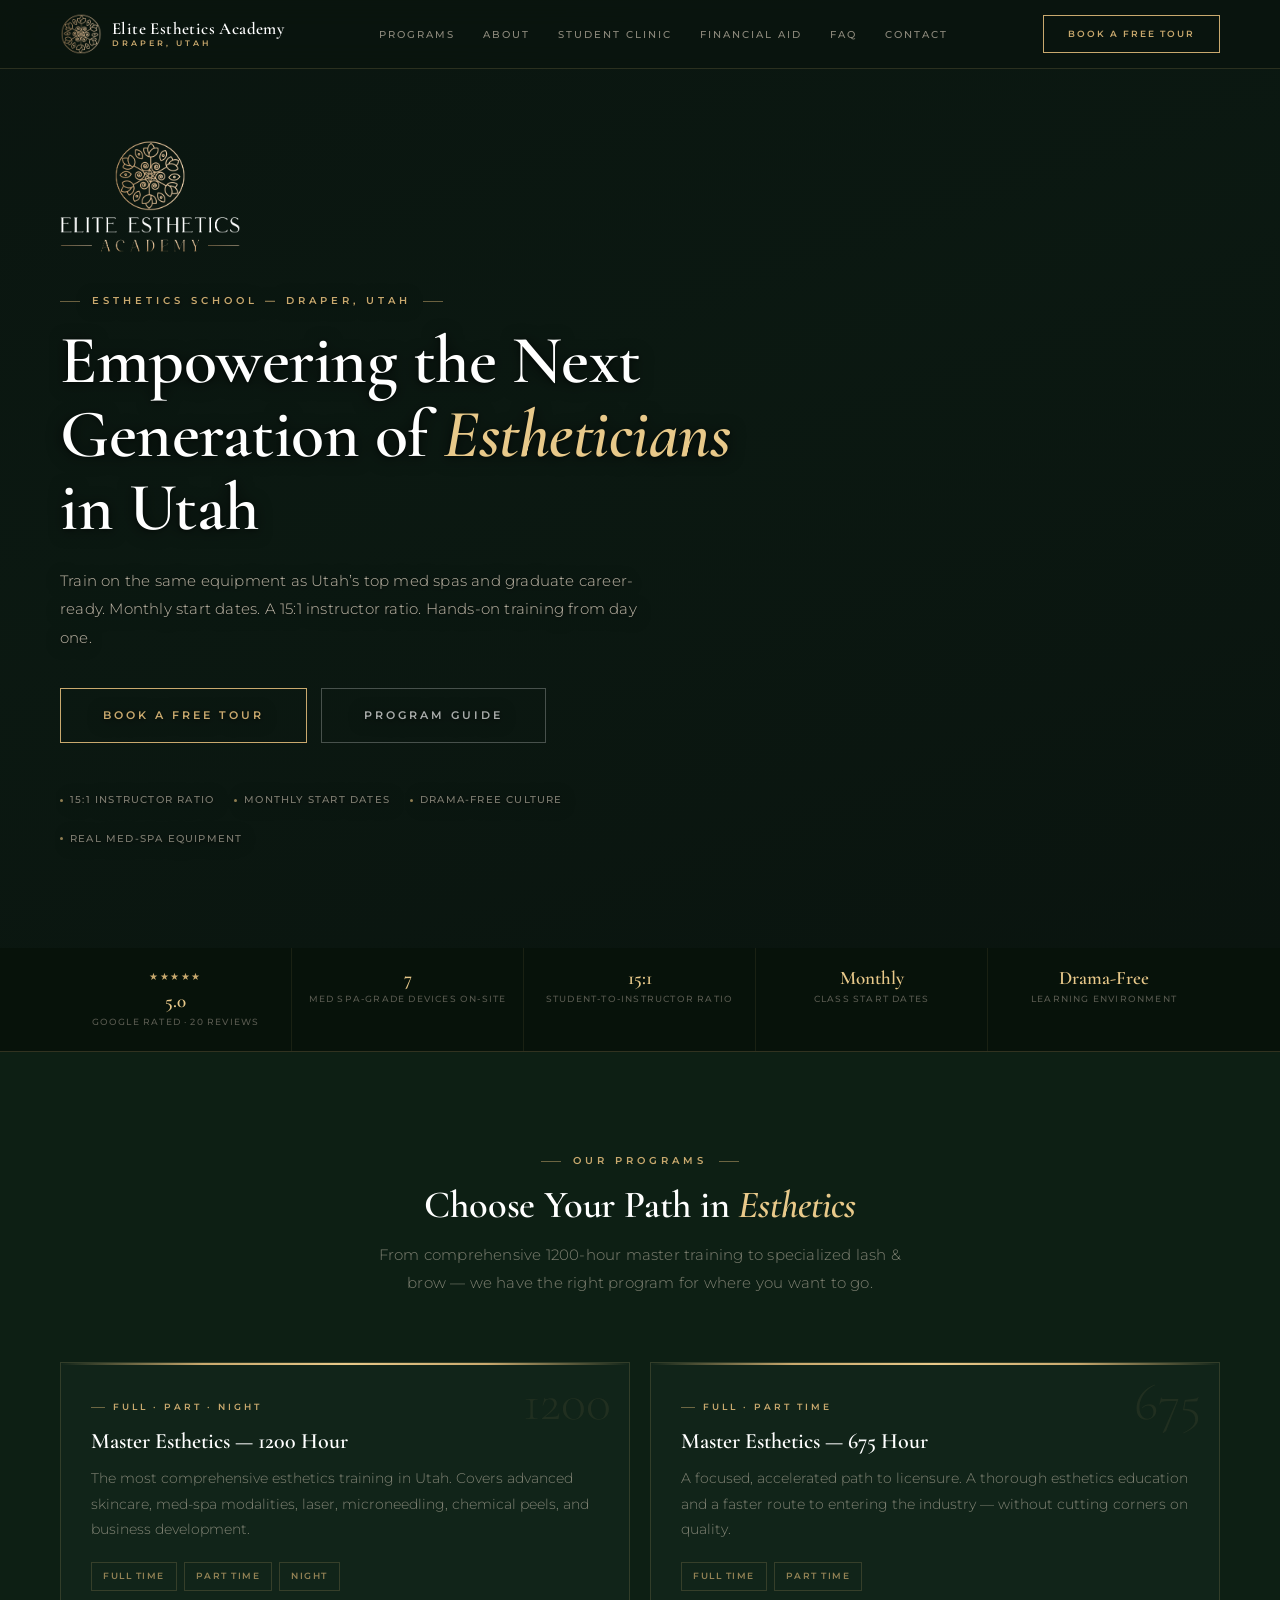
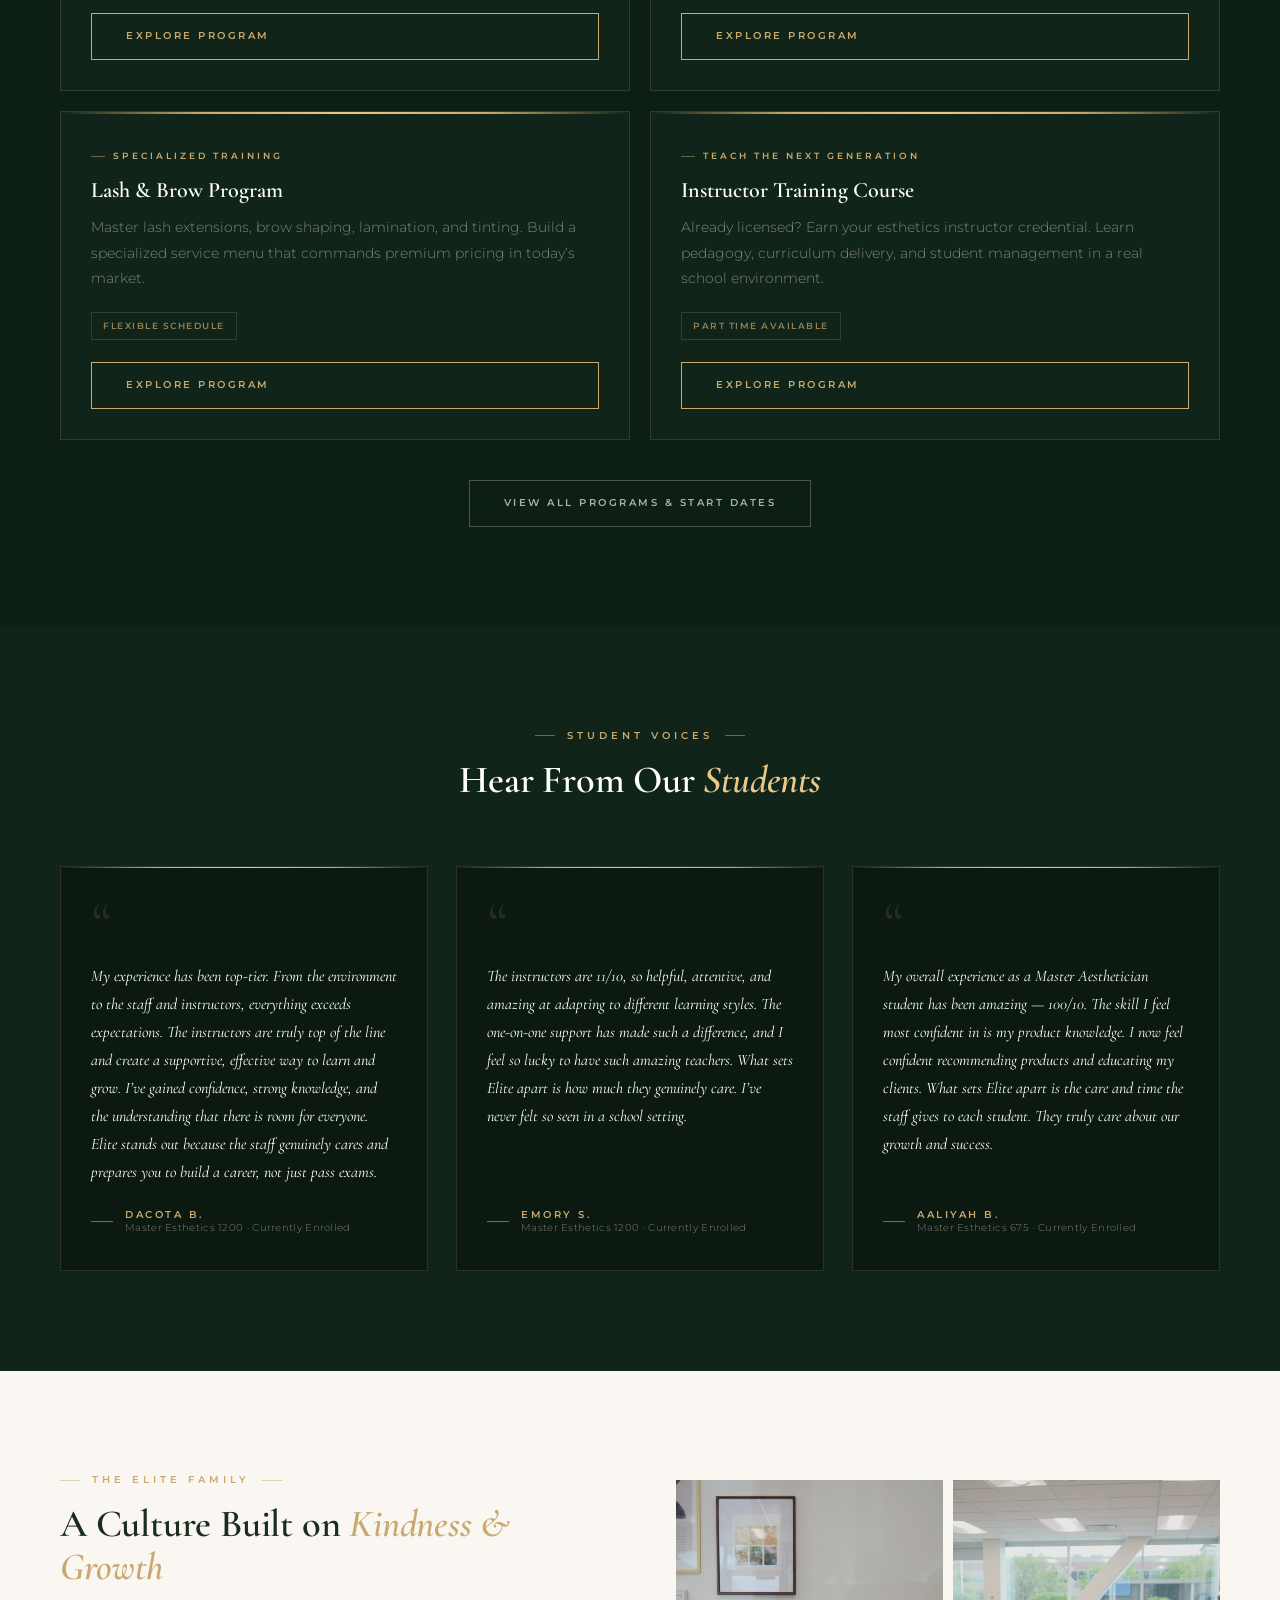
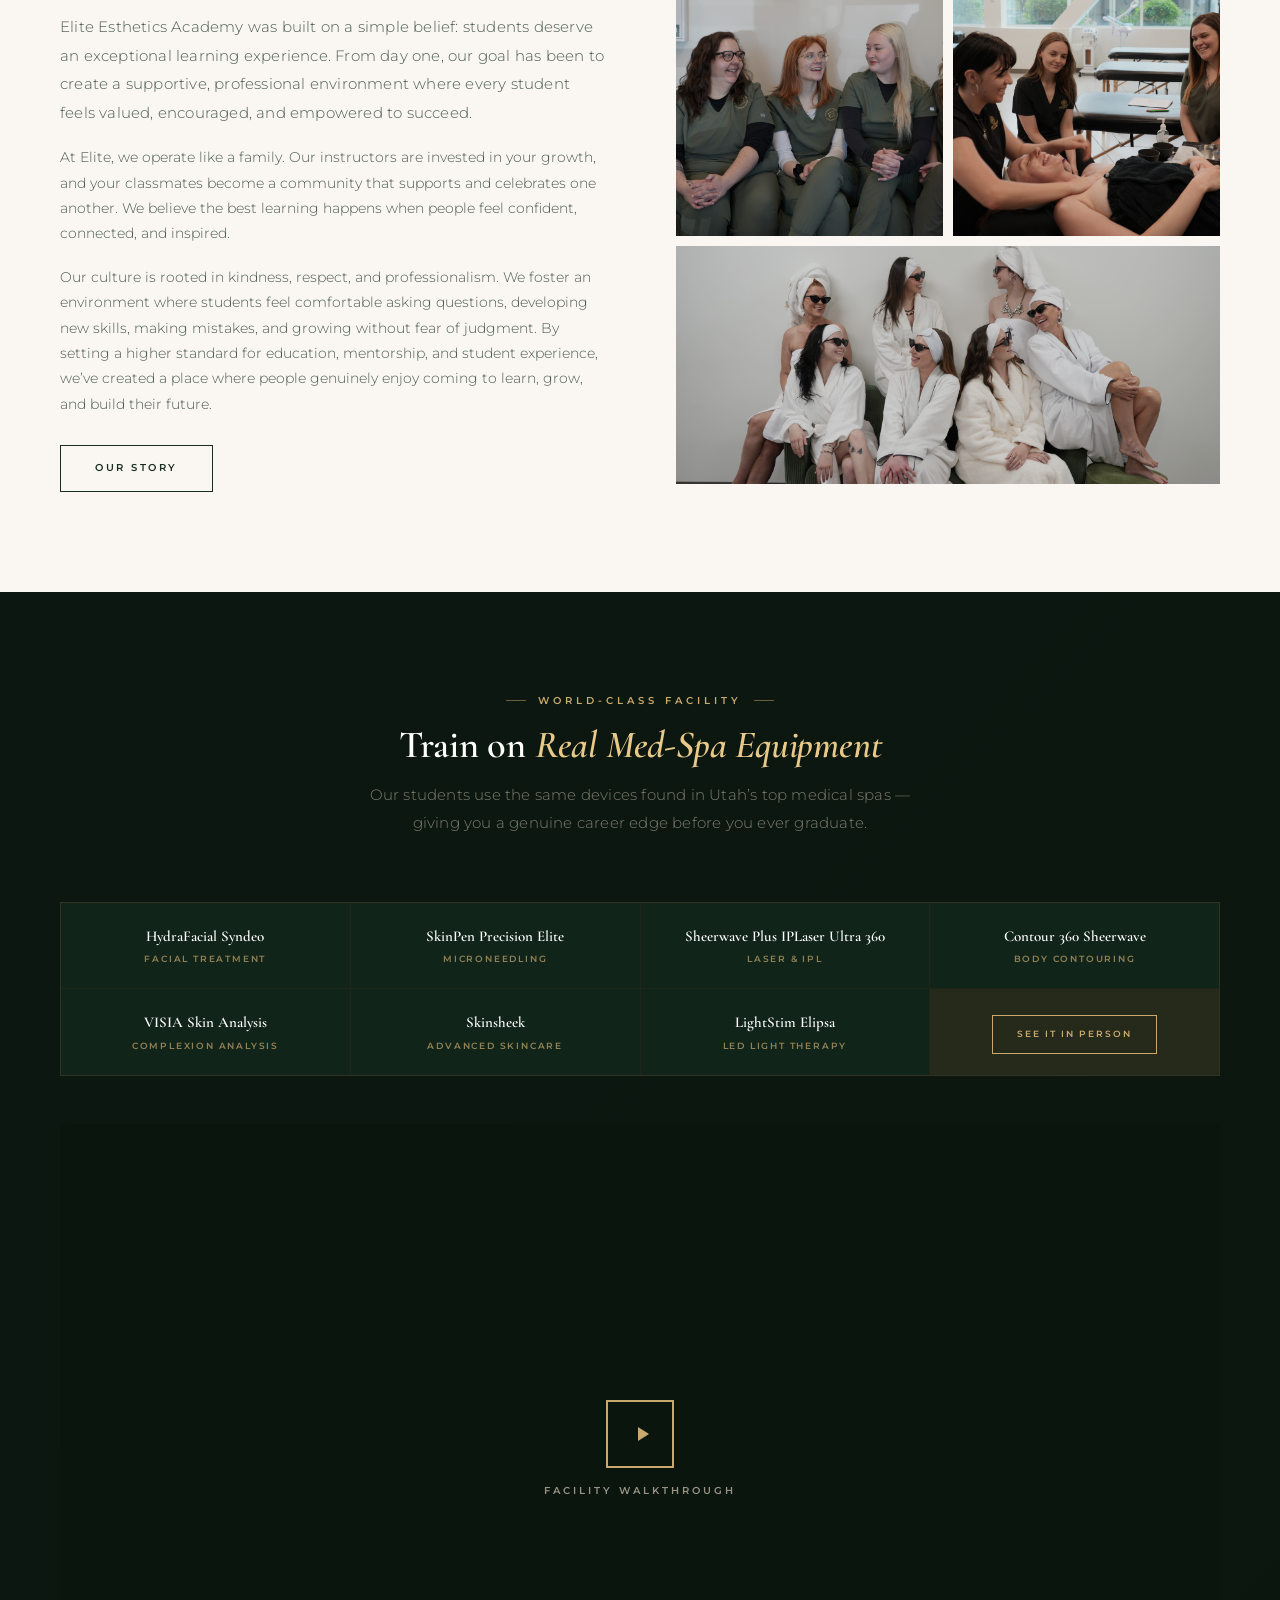
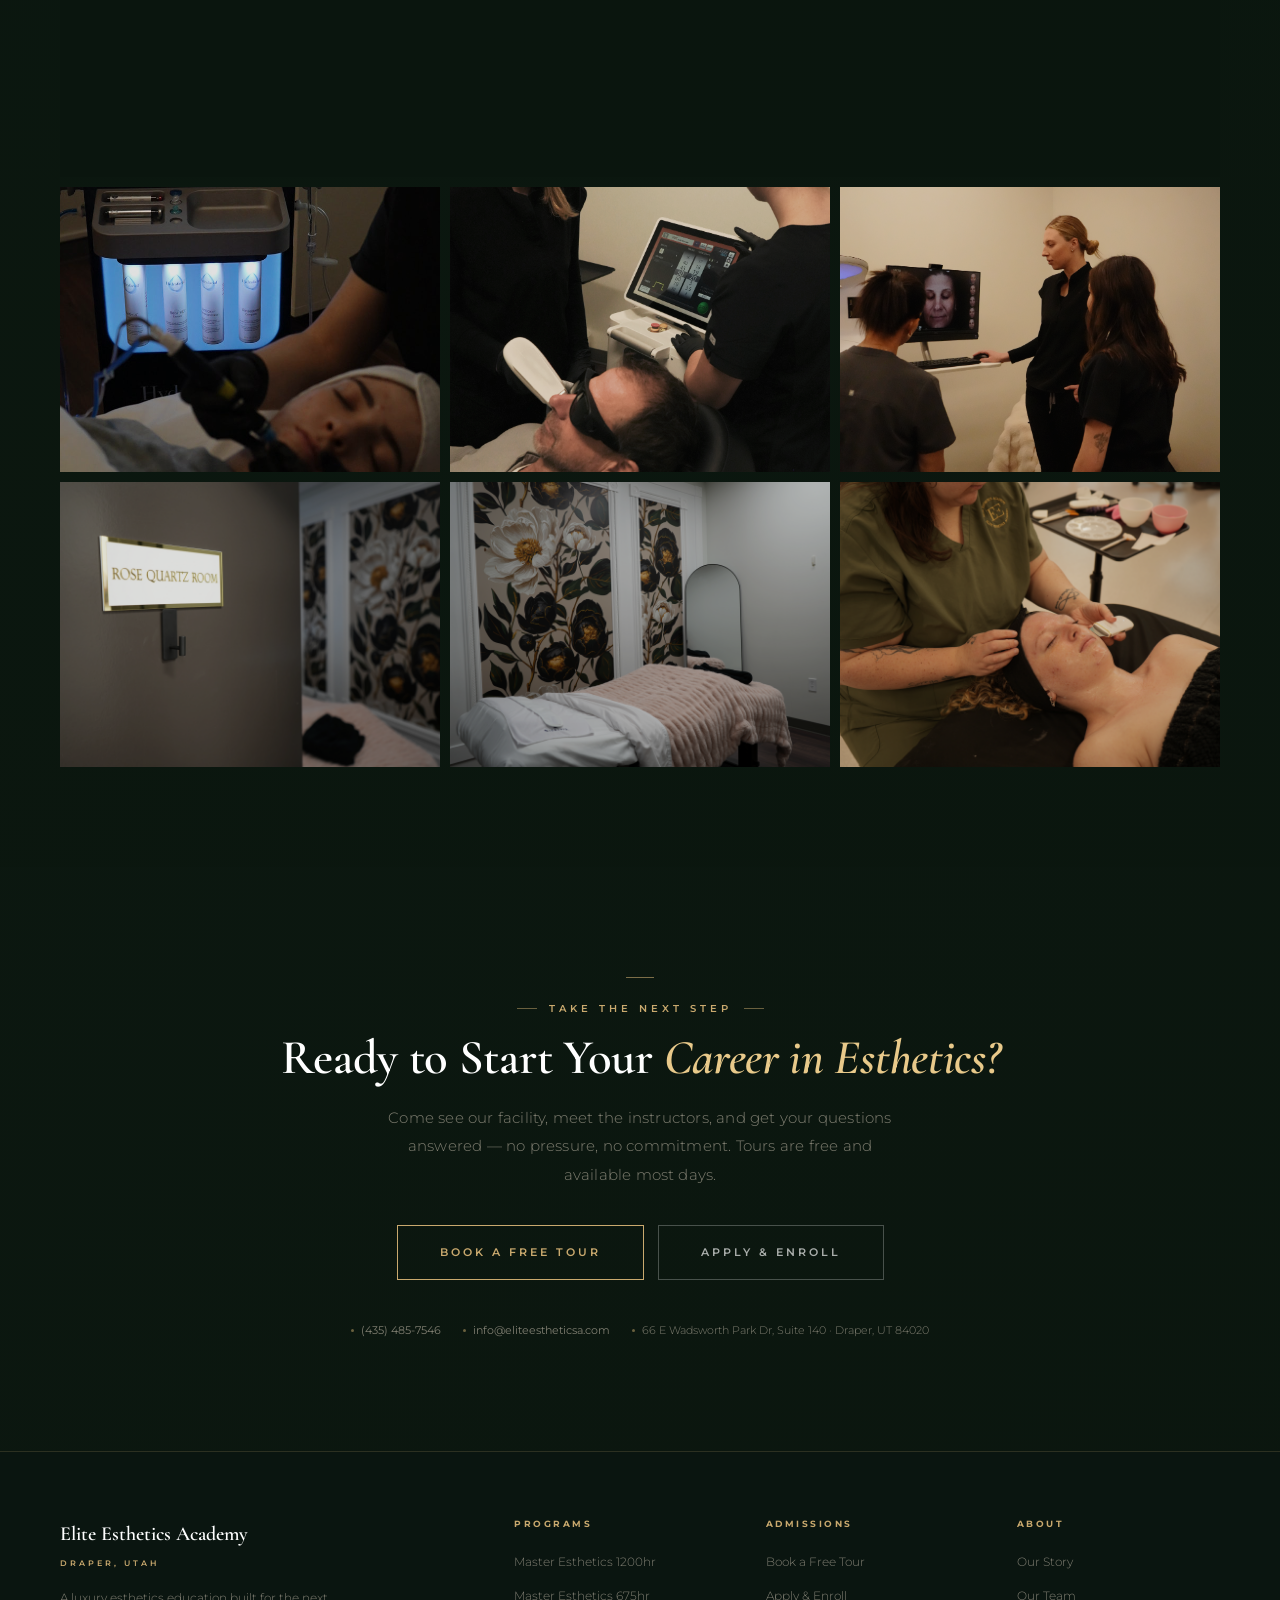
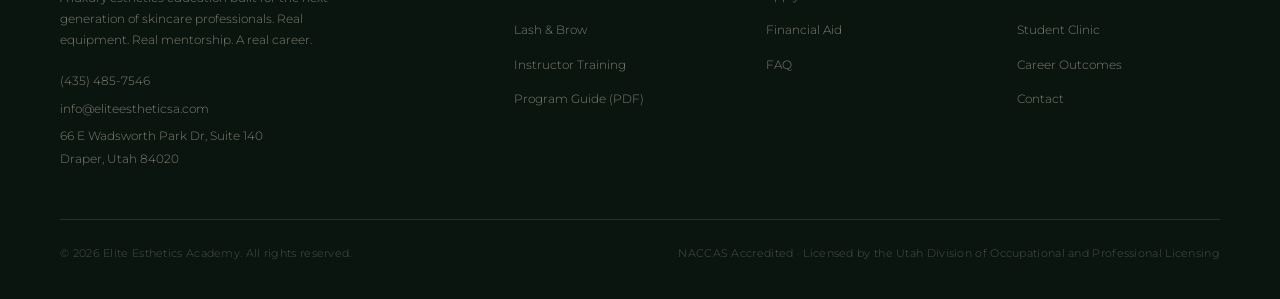
==== commit 50885894: "Lighten hero video overlay and improve text readability Reduced green overlay opacity and increased " ====
--- a/index.html
+++ b/index.html
@@ -109,7 +109,7 @@
       width: 100%;
       height: 100%;
       object-fit: cover;
-      filter: brightness(0.32) saturate(0.55);
+      filter: brightness(0.75) saturate(0.85);
     }
 
     /* ── PROGRAMS GRID ── */
--- a/assets/css/elite-esthetics-brand.css
+++ b/assets/css/elite-esthetics-brand.css
@@ -644,9 +644,9 @@
   inset: 0;
   background: linear-gradient(
     160deg,
-    rgba(10, 21, 14, 0.62) 0%,
-    rgba(13, 31, 20, 0.8) 45%,
-    rgba(10, 18, 12, 0.7) 100%
+    rgba(10, 21, 14, 0.2) 0%,
+    rgba(13, 31, 20, 0.32) 45%,
+    rgba(10, 18, 12, 0.25) 100%
   );
   z-index: 1;
 }
@@ -655,6 +655,12 @@
 .hero-content {
   position: relative;
   z-index: 5;
+  text-shadow: 0 2px 16px rgba(0, 0, 0, 0.75), 0 1px 4px rgba(0, 0, 0, 0.5);
+}
+
+.hero-content .body-large,
+.hero-content .body-base {
+  color: rgba(212, 201, 184, 0.9);
 }
 
 /* Standard dark-section overlay with full palm background */
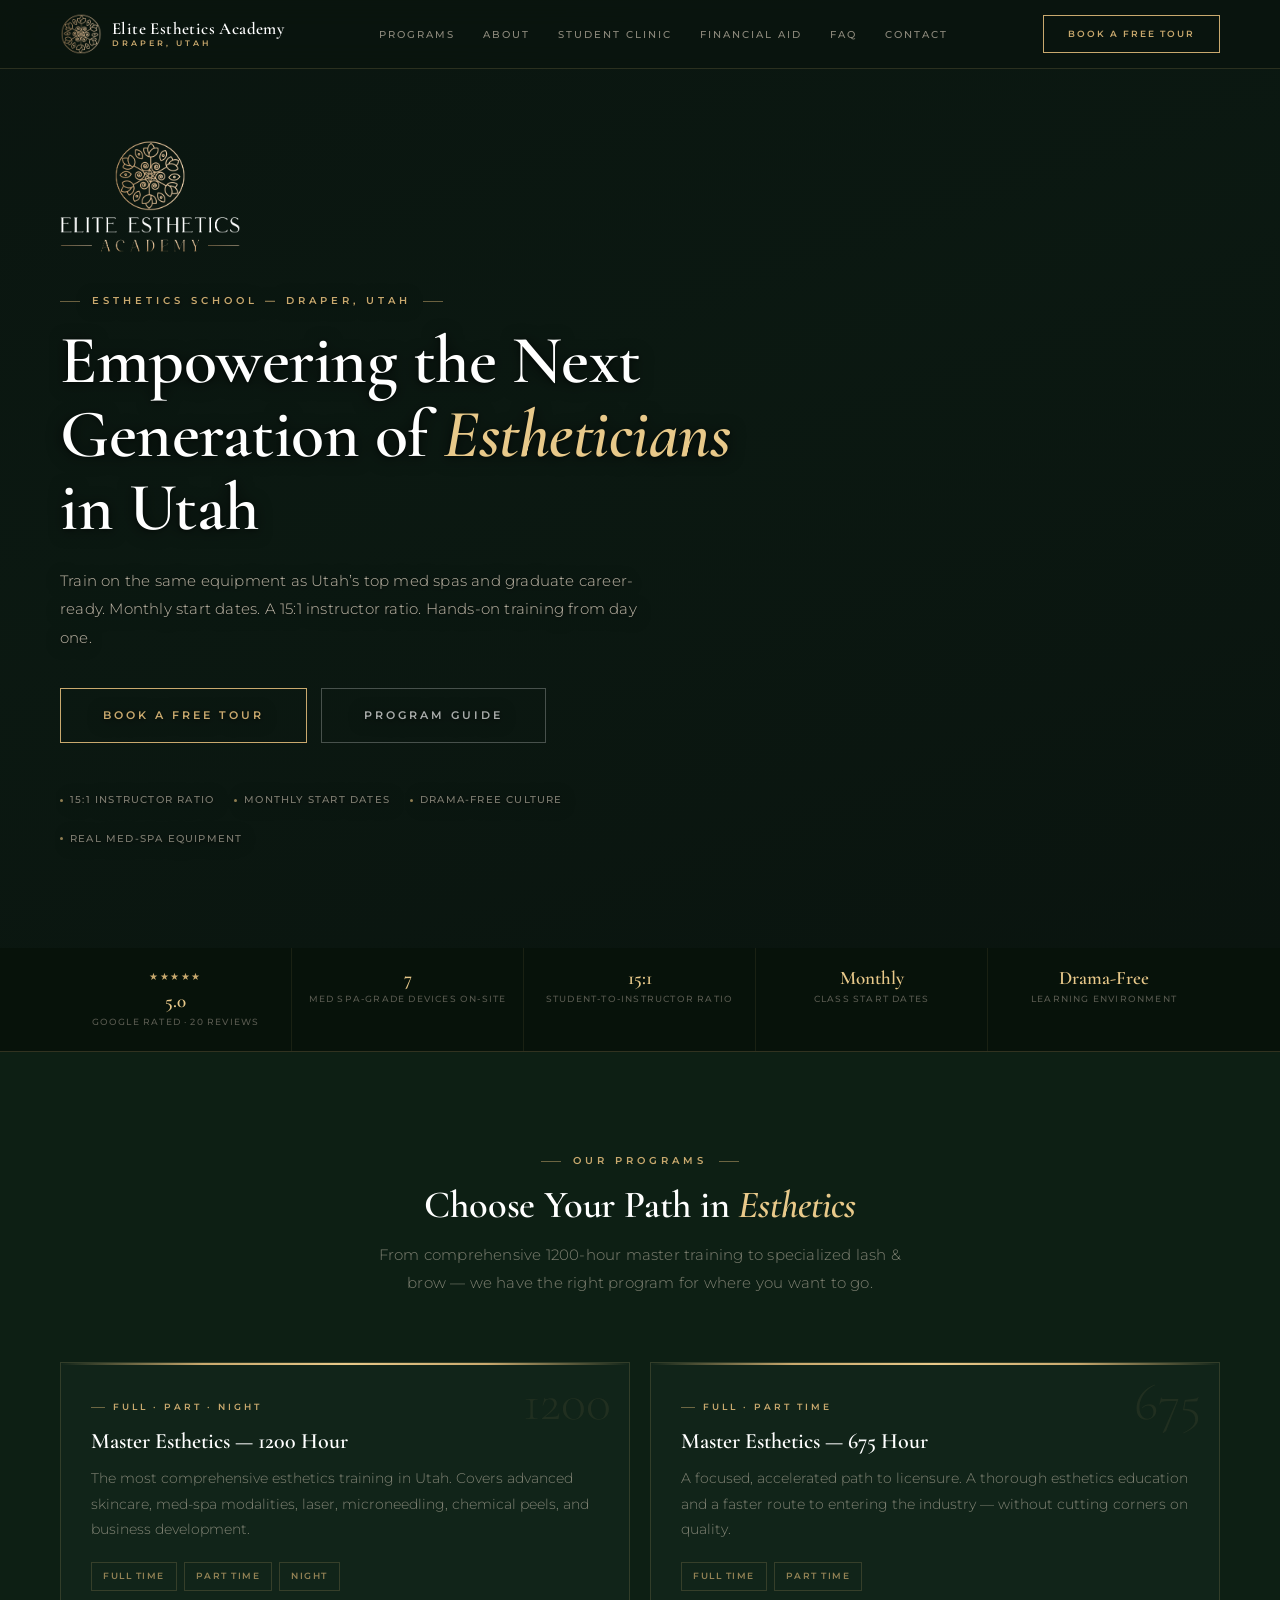
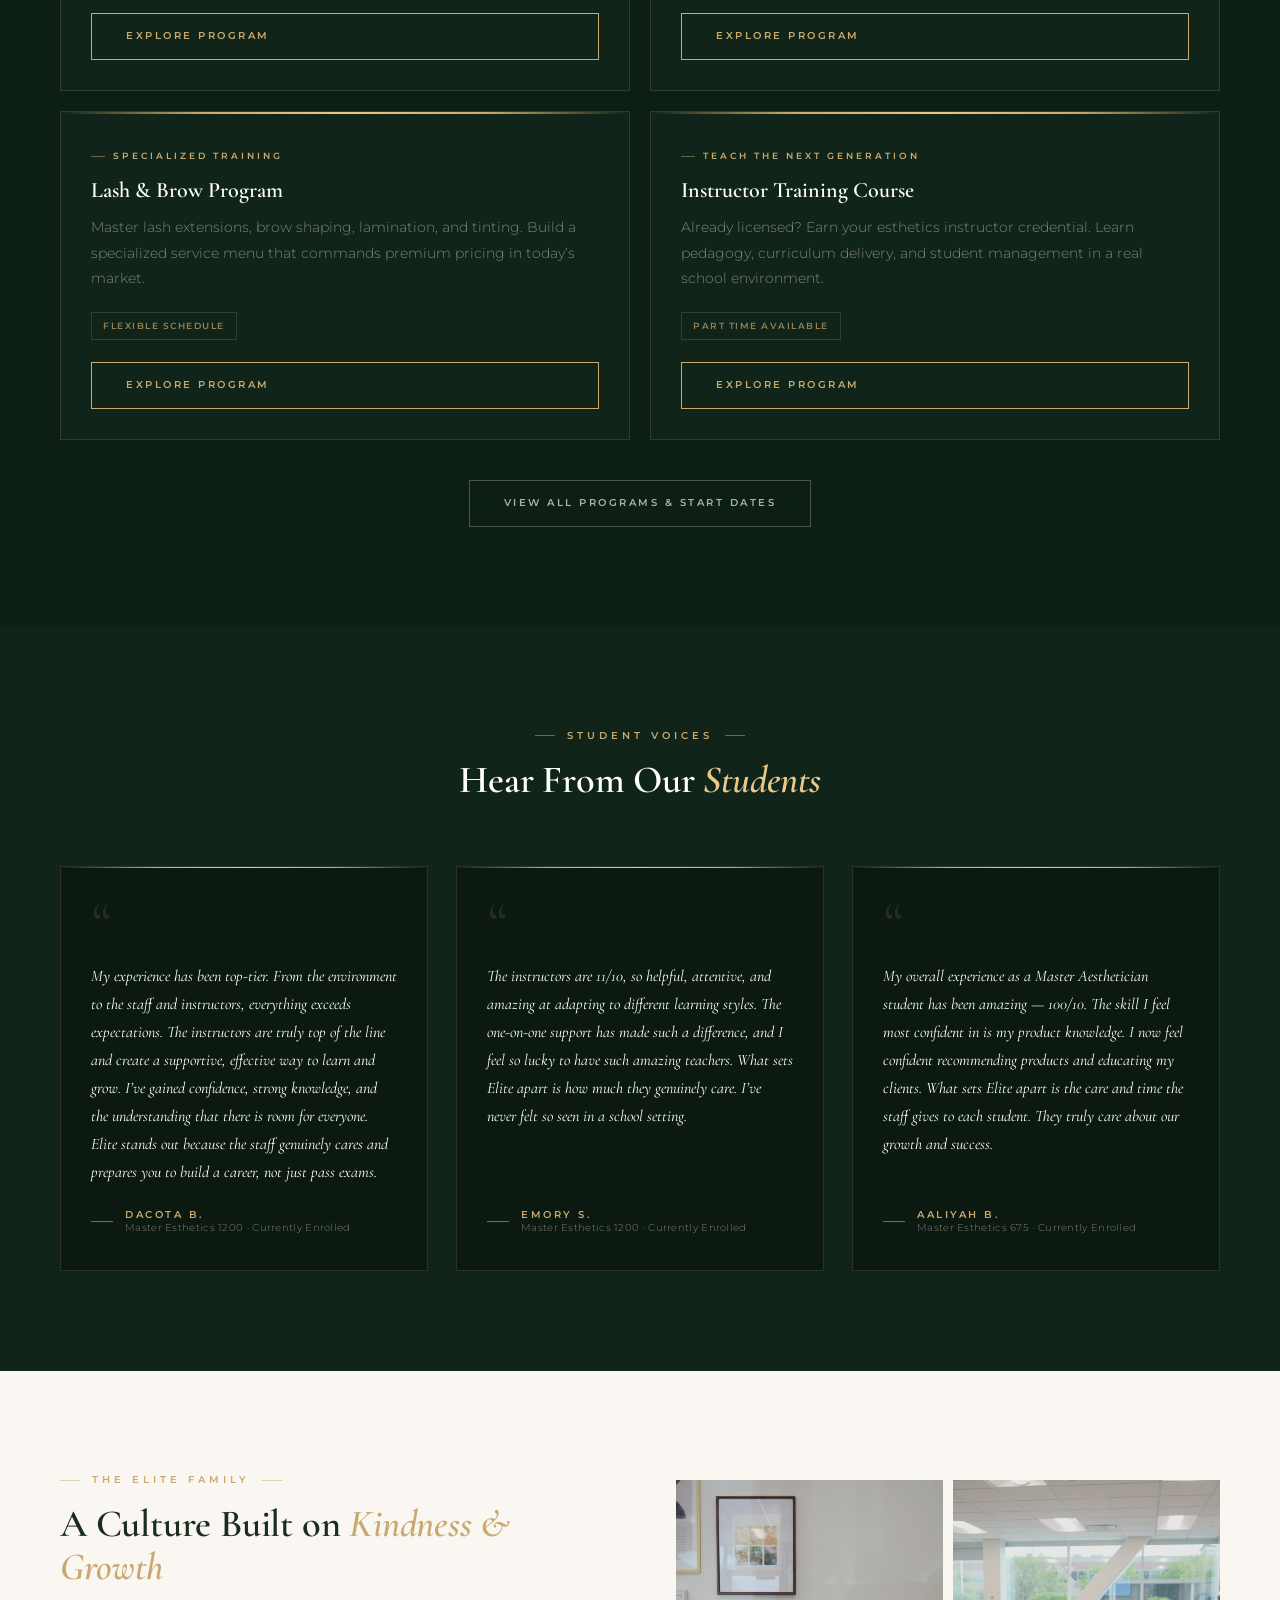
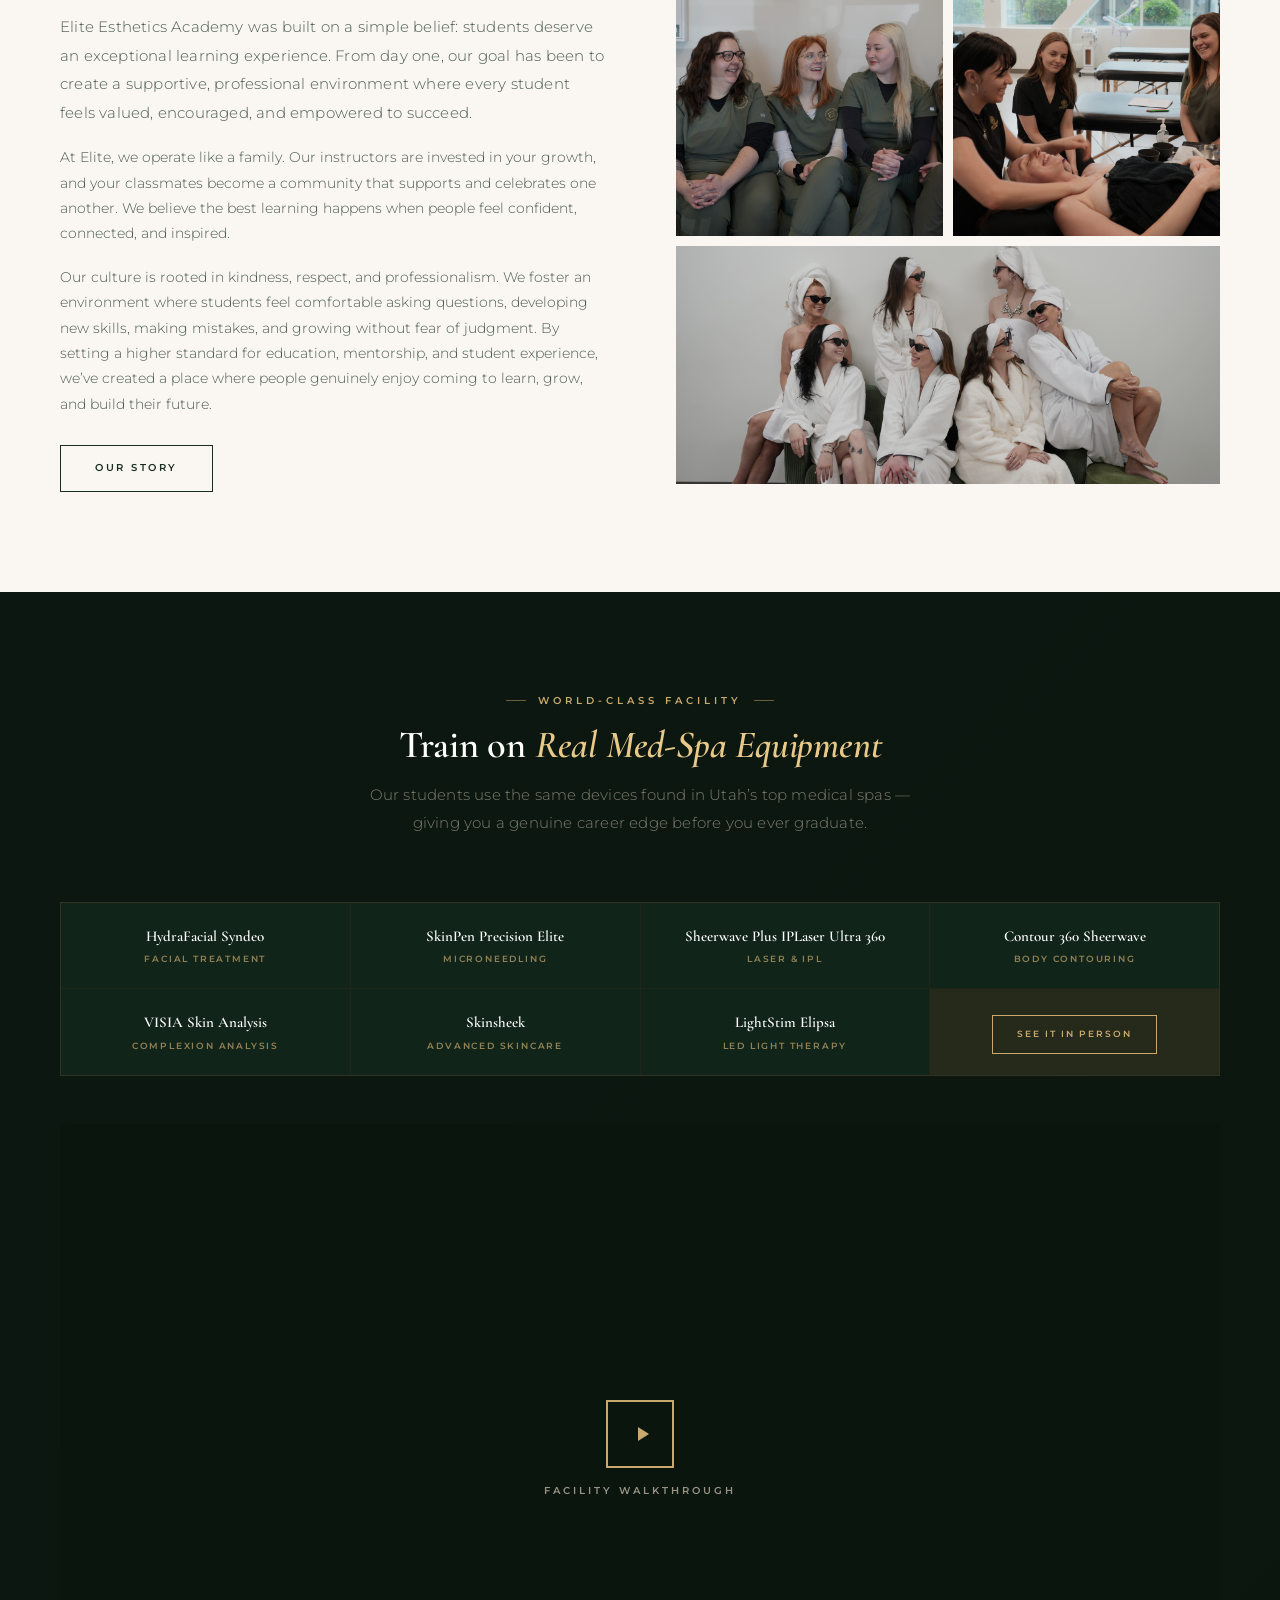
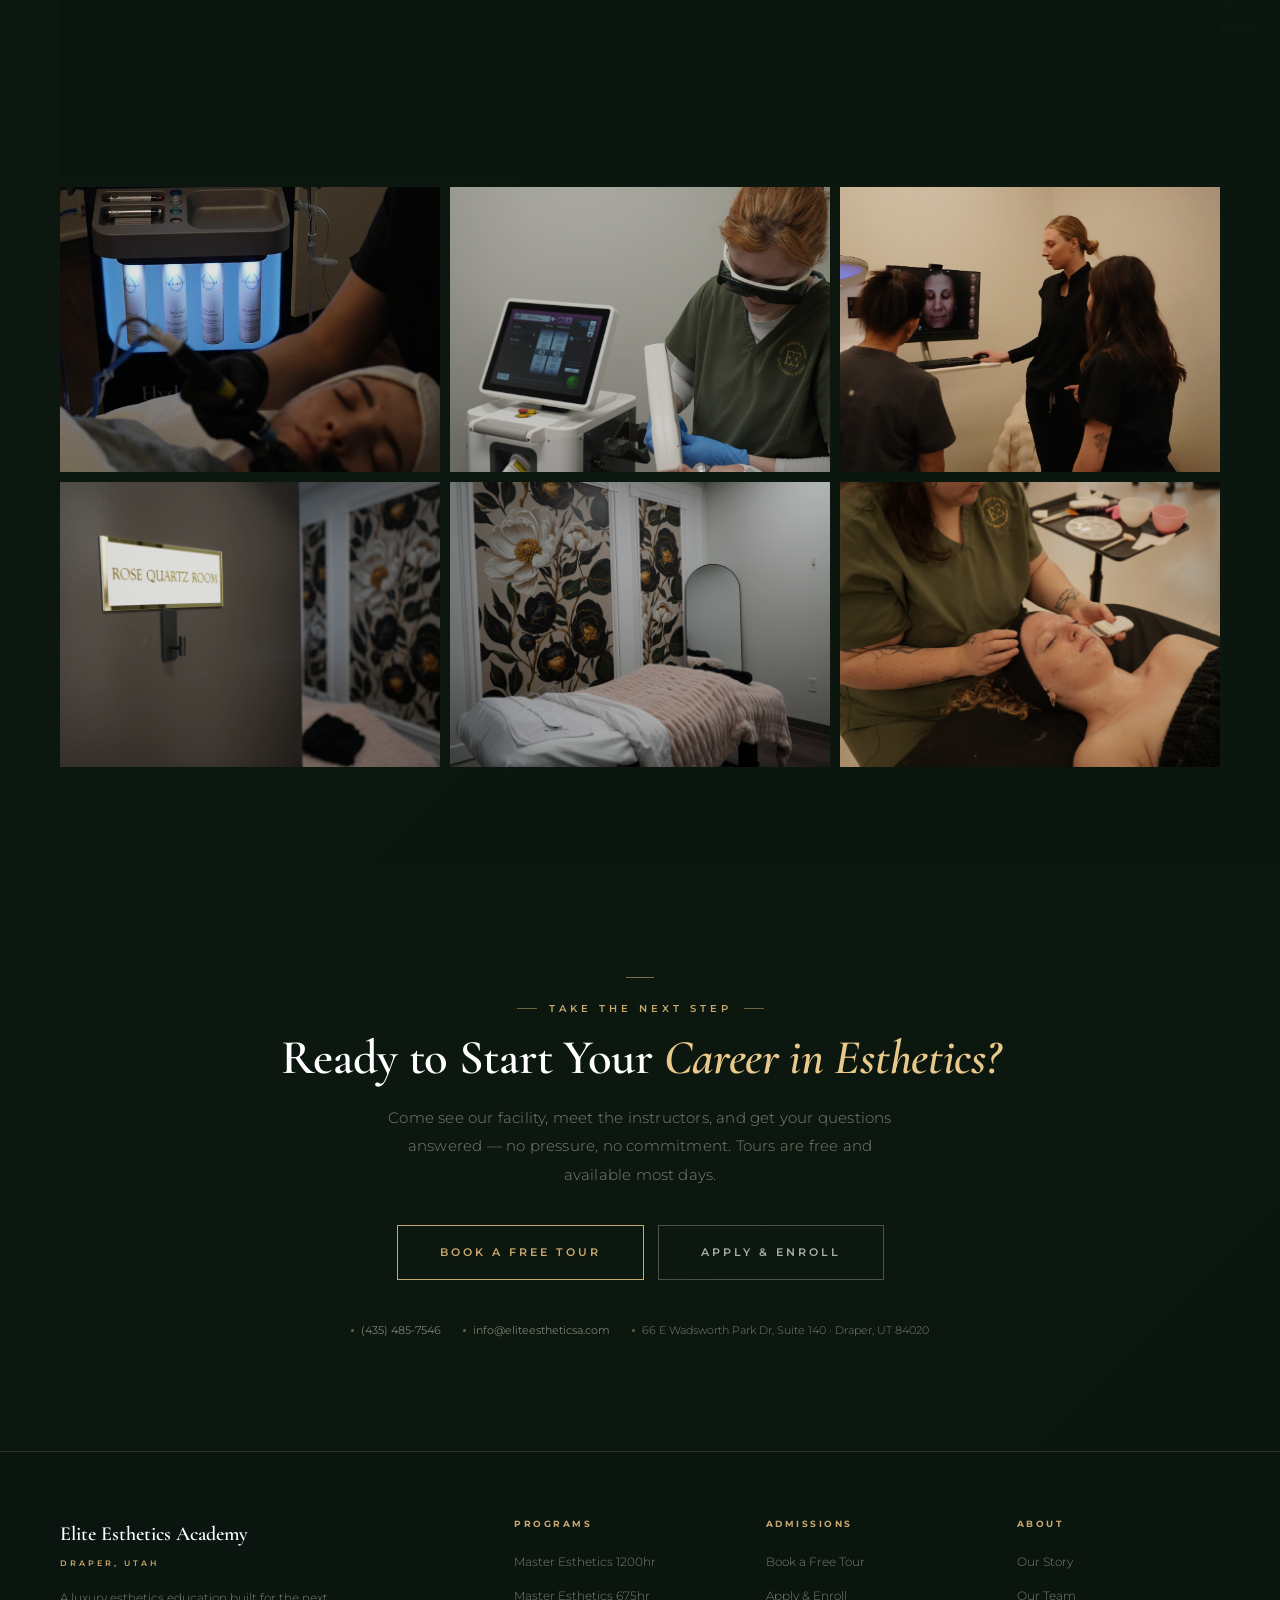
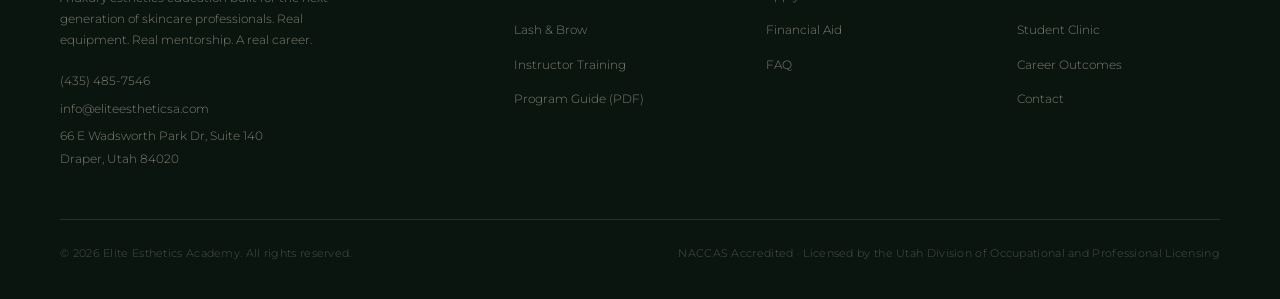
==== commit 18bbef1d: "updating laser photo" ====
--- a/index.html
+++ b/index.html
@@ -1,1126 +1,1339 @@
-<!DOCTYPE html>
+<!doctype html>
 <html lang="en">
-<head>
-  <meta charset="UTF-8">
-  <meta name="viewport" content="width=device-width, initial-scale=1.0">
-  <meta name="description" content="Elite Esthetics Academy in Draper, Utah — Train on real med-spa equipment with a 15:1 student-to-instructor ratio. Monthly start dates. Master Esthetics, Lash & Brow, and Instructor programs.">
-  <meta name="keywords" content="esthetics school Draper Utah, master esthetics program Utah, beauty school Utah, medical esthetics school">
-  <title>Elite Esthetics Academy — Esthetics School in Draper, Utah</title>
-
-  <!-- Google Fonts -->
-  <link href="https://fonts.googleapis.com/css2?family=Cormorant+Garamond:ital,wght@0,300;0,400;0,600;0,700;1,300;1,400;1,600&family=Montserrat:wght@300;400;500;600;700&display=swap" rel="stylesheet">
-
-  <!-- Brand Stylesheet -->
-  <link rel="stylesheet" href="assets/css/elite-esthetics-brand.css">
-
-  <style>
-    /* ─────────────────────────────────────────────────────────────
+  <head>
+    <meta charset="UTF-8" />
+    <meta name="viewport" content="width=device-width, initial-scale=1.0" />
+    <meta
+      name="description"
+      content="Elite Esthetics Academy in Draper, Utah — Train on real med-spa equipment with a 15:1 student-to-instructor ratio. Monthly start dates. Master Esthetics, Lash & Brow, and Instructor programs."
+    />
+    <meta
+      name="keywords"
+      content="esthetics school Draper Utah, master esthetics program Utah, beauty school Utah, medical esthetics school"
+    />
+    <title>Elite Esthetics Academy — Esthetics School in Draper, Utah</title>
+
+    <!-- Google Fonts -->
+    <link
+      href="https://fonts.googleapis.com/css2?family=Cormorant+Garamond:ital,wght@0,300;0,400;0,600;0,700;1,300;1,400;1,600&family=Montserrat:wght@300;400;500;600;700&display=swap"
+      rel="stylesheet"
+    />
+
+    <!-- Brand Stylesheet -->
+    <link rel="stylesheet" href="assets/css/elite-esthetics-brand.css" />
+
+    <style>
+      /* ─────────────────────────────────────────────────────────────
        PAGE-SPECIFIC STYLES
        ───────────────────────────────────────────────────────────── */
 
-    /* ── NAVIGATION ── */
-    .site-nav {
-      position: fixed;
-      top: 0;
-      left: 0;
-      right: 0;
-      z-index: 200;
-      padding: 0 var(--section-pad-h);
-      background: rgba(10, 21, 14, 0.94);
-      border-bottom: 1px solid var(--color-border-gold);
-      backdrop-filter: blur(14px);
-      -webkit-backdrop-filter: blur(14px);
-    }
-    .site-nav__inner {
-      max-width: var(--max-width);
-      margin: 0 auto;
-      display: flex;
-      align-items: center;
-      justify-content: space-between;
-      height: 68px;
-    }
-    .site-nav__logo {
-      display: flex;
-      align-items: center;
-      gap: 10px;
-      text-decoration: none;
-      flex-shrink: 0;
-    }
-    .site-nav__logo-mark {
-      height: 42px;
-      width: auto;
-      display: block;
-    }
-    .site-nav__logo-text {
-      font-family: var(--font-serif);
-      font-size: 17px;
-      font-weight: 600;
-      color: var(--color-white);
-      letter-spacing: 0.4px;
-      line-height: 1.15;
-    }
-    .site-nav__logo-text span {
-      display: block;
-      font-family: var(--font-sans);
-      font-size: 7.5px;
-      font-weight: 600;
-      letter-spacing: 3px;
-      text-transform: uppercase;
-      color: var(--color-gold);
-      margin-top: 2px;
-    }
-    .site-nav__links {
-      display: flex;
-      align-items: center;
-      gap: 28px;
-      list-style: none;
-      margin: 0 auto;
-      padding: 0 32px;
-    }
-    .site-nav__links a {
-      font-family: var(--font-sans);
-      font-size: 10px;
-      font-weight: 500;
-      letter-spacing: 2px;
-      text-transform: uppercase;
-      color: rgba(212, 201, 184, 0.65);
-      text-decoration: none;
-      transition: color var(--transition-fast);
-    }
-    .site-nav__links a:hover {
-      color: var(--color-gold);
-    }
-
-    /* ── HERO LOGO ── */
-    .hero-logo {
-      display: block;
-      width: 180px;
-      margin-bottom: 28px;
-    }
-
-    /* ── HERO ── */
-    .hero-video-wrap {
-      position: absolute;
-      inset: 0;
-      overflow: hidden;
-      z-index: 0;
-    }
-    .hero-video-wrap video {
-      width: 100%;
-      height: 100%;
-      object-fit: cover;
-      filter: brightness(0.75) saturate(0.85);
-    }
-
-    /* ── PROGRAMS GRID ── */
-    .programs-grid {
-      display: grid;
-      grid-template-columns: 1fr 1fr;
-      gap: 20px;
-    }
-    .program-card {
-      position: relative;
-      padding: 36px 30px 30px;
-      background: var(--color-bg-mid);
-      border: 1px solid var(--color-border-gold);
-      transition: var(--transition-base);
-      overflow: hidden;
-      display: flex;
-      flex-direction: column;
-    }
-    .program-card::before {
-      content: "";
-      position: absolute;
-      top: 0; left: 0; right: 0;
-      height: 2px;
-      background: linear-gradient(
-        90deg,
-        transparent,
-        var(--color-gold),
-        var(--color-gold-light),
-        var(--color-gold),
-        transparent
-      );
-    }
-    .program-card:hover {
-      background: rgba(201, 169, 110, 0.04);
-      border-color: var(--color-border-gold-strong);
-    }
-    .program-card__bg-num {
-      font-family: var(--font-serif);
-      font-size: 52px;
-      font-weight: 300;
-      color: rgba(201, 169, 110, 0.09);
-      line-height: 1;
-      position: absolute;
-      top: 14px;
-      right: 18px;
-      pointer-events: none;
-      user-select: none;
-    }
-    .program-card__title {
-      font-family: var(--font-serif);
-      font-size: 22px;
-      font-weight: 600;
-      color: var(--color-white);
-      line-height: 1.2;
-      margin-bottom: 12px;
-    }
-    .program-card__desc {
-      font-family: var(--font-sans);
-      font-size: var(--text-base);
-      font-weight: 300;
-      color: var(--color-text-muted);
-      line-height: var(--leading-body);
-      flex: 1;
-      margin-bottom: 20px;
-    }
-    .program-card__tags {
-      display: flex;
-      flex-wrap: wrap;
-      gap: 7px;
-      margin-bottom: 22px;
-    }
-    .program-tag {
-      font-family: var(--font-sans);
-      font-size: 9px;
-      font-weight: 600;
-      letter-spacing: 1.5px;
-      text-transform: uppercase;
-      color: rgba(201, 169, 110, 0.7);
-      border: 1px solid rgba(201, 169, 110, 0.2);
-      padding: 5px 11px;
-    }
-
-    /* ── TESTIMONIALS ── */
-    .testimonial-card {
-      position: relative;
-      padding: 36px 30px;
-      background: rgba(8, 18, 11, 0.55);
-      border: 1px solid var(--color-border-gold);
-      backdrop-filter: blur(4px);
-      display: flex;
-      flex-direction: column;
-    }
-    .testimonial-card::before {
-      content: "";
-      position: absolute;
-      top: 0; left: 0; right: 0;
-      height: 1px;
-      background: linear-gradient(
-        90deg,
-        transparent,
-        var(--color-gold),
-        var(--color-gold-light),
-        var(--color-gold),
-        transparent
-      );
-    }
-    .testimonial-mark {
-      font-family: var(--font-serif);
-      font-size: 64px;
-      font-weight: 300;
-      color: rgba(201, 169, 110, 0.14);
-      line-height: 0.65;
-      display: block;
-      margin-bottom: 18px;
-    }
-    .testimonial-text {
-      font-family: var(--font-serif);
-      font-size: 16px;
-      font-style: italic;
-      font-weight: 400;
-      color: var(--color-white);
-      line-height: 1.75;
-      flex: 1;
-      margin-bottom: 22px;
-    }
-    .testimonial-meta {
-      display: flex;
-      align-items: center;
-      gap: 12px;
-    }
-    .testimonial-bar {
-      width: 22px;
-      height: 1px;
-      background: var(--color-gold);
-      opacity: 0.6;
-      flex-shrink: 0;
-    }
-    .testimonial-name {
-      font-family: var(--font-sans);
-      font-size: 10px;
-      font-weight: 600;
-      letter-spacing: 2.5px;
-      text-transform: uppercase;
-      color: var(--color-gold);
-      line-height: 1.3;
-    }
-    .testimonial-program {
-      font-family: var(--font-sans);
-      font-size: 10px;
-      font-weight: 300;
-      color: var(--color-text-muted);
-      letter-spacing: 0.3px;
-      line-height: 1.3;
-    }
-
-    /* ── CULTURE SECTION ── */
-    .culture-grid {
-      display: grid;
-      grid-template-columns: 1fr 1fr;
-      gap: 72px;
-      align-items: center;
-    }
-    .culture-photos {
-      display: grid;
-      grid-template-columns: 1fr 1fr;
-      gap: 10px;
-    }
-    .culture-photo {
-      overflow: hidden;
-    }
-    .culture-photo--top {
-      aspect-ratio: 3/4;
-    }
-    .culture-photo--wide {
-      grid-column: 1 / -1;
-      aspect-ratio: 16/7;
-    }
-    .culture-photo img {
-      width: 100%;
-      height: 100%;
-      object-fit: cover;
-      display: block;
-      filter: brightness(0.9) saturate(0.88);
-      transition: transform 0.55s ease, filter 0.4s ease;
-    }
-    .culture-photo:hover img {
-      transform: scale(1.04);
-      filter: brightness(1) saturate(1);
-    }
-
-    /* ── EQUIPMENT SECTION ── */
-    .equipment-grid {
-      display: grid;
-      grid-template-columns: repeat(4, 1fr);
-      gap: 1px;
-      background: rgba(201, 169, 110, 0.1);
-      border: 1px solid rgba(201, 169, 110, 0.1);
-      margin-bottom: 48px;
-    }
-    .equipment-item {
-      background: var(--color-bg-mid);
-      padding: 24px 18px 20px;
-      text-align: center;
-      transition: background var(--transition-fast);
-    }
-    .equipment-item:hover {
-      background: rgba(201, 169, 110, 0.04);
-    }
-    .equipment-item__name {
-      font-family: var(--font-serif);
-      font-size: 15px;
-      font-weight: 600;
-      color: var(--color-white);
-      line-height: 1.25;
-      margin-bottom: 6px;
-    }
-    .equipment-item__category {
-      font-family: var(--font-sans);
-      font-size: 9px;
-      font-weight: 600;
-      letter-spacing: 1.8px;
-      text-transform: uppercase;
-      color: var(--color-gold);
-      opacity: 0.7;
-    }
-    .equipment-cta-cell {
-      background: rgba(201, 169, 110, 0.03);
-      display: flex;
-      align-items: center;
-      justify-content: center;
-    }
-
-    /* ── FACILITY VIDEO ── */
-    .video-wrap {
-      position: relative;
-      aspect-ratio: 16 / 9;
-      overflow: hidden;
-      margin-bottom: 10px;
-      cursor: pointer;
-    }
-    .video-wrap video {
-      width: 100%;
-      height: 100%;
-      object-fit: cover;
-      display: block;
-    }
-    .video-overlay {
-      position: absolute;
-      inset: 0;
-      background: rgba(10, 21, 14, 0.42);
-      display: flex;
-      flex-direction: column;
-      align-items: center;
-      justify-content: center;
-      gap: 14px;
-      transition: background var(--transition-base);
-    }
-    .video-overlay:hover {
-      background: rgba(10, 21, 14, 0.2);
-    }
-    .video-play-btn {
-      width: 68px;
-      height: 68px;
-      border: 2px solid var(--color-gold);
-      display: flex;
-      align-items: center;
-      justify-content: center;
-      transition: var(--transition-base);
-    }
-    .video-play-btn svg {
-      fill: var(--color-gold);
-      width: 24px;
-      height: 24px;
-      margin-left: 4px;
-    }
-    .video-overlay:hover .video-play-btn {
-      background: rgba(201, 169, 110, 0.12);
-    }
-    .video-label {
-      font-family: var(--font-sans);
-      font-size: 10px;
-      font-weight: 600;
-      letter-spacing: 3px;
-      text-transform: uppercase;
-      color: rgba(212, 201, 184, 0.7);
-    }
-
-    /* ── PHOTO GALLERY ── */
-    .facility-gallery {
-      display: grid;
-      grid-template-columns: repeat(3, 1fr);
-      gap: 10px;
-      margin-top: 10px;
-    }
-    .facility-gallery__item {
-      overflow: hidden;
-      aspect-ratio: 4 / 3;
-    }
-    .facility-gallery__item img {
-      width: 100%;
-      height: 100%;
-      object-fit: cover;
-      display: block;
-      filter: brightness(0.88) saturate(0.85);
-      transition: transform 0.55s ease, filter 0.4s ease;
-    }
-    .facility-gallery__item:hover img {
-      transform: scale(1.04);
-      filter: brightness(0.97) saturate(1);
-    }
-
-    /* ── FINAL CTA ── */
-    .cta-section {
-      position: relative;
-      overflow: hidden;
-      padding: 110px var(--section-pad-h);
-      text-align: center;
-    }
-
-    /* ── FOOTER ── */
-    .site-footer {
-      background: var(--color-bg-darkest);
-      border-top: 1px solid var(--color-border-gold);
-      padding: 64px var(--section-pad-h) 36px;
-    }
-    .site-footer__grid {
-      max-width: var(--max-width);
-      margin: 0 auto;
-      display: grid;
-      grid-template-columns: 2fr 1fr 1fr 1fr;
-      gap: 48px;
-      padding-bottom: 48px;
-      border-bottom: 1px solid var(--color-border-gold);
-    }
-    .footer-brand__name {
-      font-family: var(--font-serif);
-      font-size: 20px;
-      font-weight: 600;
-      color: var(--color-white);
-      margin-bottom: 3px;
-    }
-    .footer-brand__tag {
-      font-family: var(--font-sans);
-      font-size: 8px;
-      font-weight: 600;
-      letter-spacing: 3px;
-      text-transform: uppercase;
-      color: var(--color-gold);
-      margin-bottom: 16px;
-    }
-    .footer-brand__desc {
-      font-family: var(--font-sans);
-      font-size: 12px;
-      font-weight: 300;
-      color: var(--color-text-muted);
-      line-height: 1.75;
-      margin-bottom: 20px;
-      max-width: 280px;
-    }
-    .footer-info {
-      display: flex;
-      flex-direction: column;
-      gap: 5px;
-    }
-    .footer-info a,
-    .footer-info p {
-      font-family: var(--font-sans);
-      font-size: 12px;
-      font-weight: 300;
-      color: var(--color-text-muted);
-      text-decoration: none;
-      transition: color var(--transition-fast);
-    }
-    .footer-info a:hover {
-      color: var(--color-gold);
-    }
-    .footer-col__heading {
-      font-family: var(--font-sans);
-      font-size: 9px;
-      font-weight: 700;
-      letter-spacing: 2.5px;
-      text-transform: uppercase;
-      color: var(--color-gold);
-      margin-bottom: 16px;
-    }
-    .footer-col ul {
-      list-style: none;
-      padding: 0;
-      display: flex;
-      flex-direction: column;
-      gap: 9px;
-    }
-    .footer-col ul a {
-      font-family: var(--font-sans);
-      font-size: 12px;
-      font-weight: 300;
-      color: var(--color-text-muted);
-      text-decoration: none;
-      transition: color var(--transition-fast);
-    }
-    .footer-col ul a:hover {
-      color: var(--color-gold);
-    }
-    .site-footer__bottom {
-      max-width: var(--max-width);
-      margin: 24px auto 0;
-      display: flex;
-      justify-content: space-between;
-      align-items: center;
-      flex-wrap: wrap;
-      gap: 10px;
-    }
-    .site-footer__bottom p {
-      font-family: var(--font-sans);
-      font-size: 10.5px;
-      font-weight: 300;
-      color: rgba(212, 201, 184, 0.32);
-      letter-spacing: 0.3px;
-    }
-
-    /* ── RESPONSIVE ── */
-    @media (max-width: 960px) {
-      .site-nav__links { display: none; }
-      .programs-grid { grid-template-columns: 1fr; }
+      /* ── NAVIGATION ── */
+      .site-nav {
+        position: fixed;
+        top: 0;
+        left: 0;
+        right: 0;
+        z-index: 200;
+        padding: 0 var(--section-pad-h);
+        background: rgba(10, 21, 14, 0.94);
+        border-bottom: 1px solid var(--color-border-gold);
+        backdrop-filter: blur(14px);
+        -webkit-backdrop-filter: blur(14px);
+      }
+      .site-nav__inner {
+        max-width: var(--max-width);
+        margin: 0 auto;
+        display: flex;
+        align-items: center;
+        justify-content: space-between;
+        height: 68px;
+      }
+      .site-nav__logo {
+        display: flex;
+        align-items: center;
+        gap: 10px;
+        text-decoration: none;
+        flex-shrink: 0;
+      }
+      .site-nav__logo-mark {
+        height: 42px;
+        width: auto;
+        display: block;
+      }
+      .site-nav__logo-text {
+        font-family: var(--font-serif);
+        font-size: 17px;
+        font-weight: 600;
+        color: var(--color-white);
+        letter-spacing: 0.4px;
+        line-height: 1.15;
+      }
+      .site-nav__logo-text span {
+        display: block;
+        font-family: var(--font-sans);
+        font-size: 7.5px;
+        font-weight: 600;
+        letter-spacing: 3px;
+        text-transform: uppercase;
+        color: var(--color-gold);
+        margin-top: 2px;
+      }
+      .site-nav__links {
+        display: flex;
+        align-items: center;
+        gap: 28px;
+        list-style: none;
+        margin: 0 auto;
+        padding: 0 32px;
+      }
+      .site-nav__links a {
+        font-family: var(--font-sans);
+        font-size: 10px;
+        font-weight: 500;
+        letter-spacing: 2px;
+        text-transform: uppercase;
+        color: rgba(212, 201, 184, 0.65);
+        text-decoration: none;
+        transition: color var(--transition-fast);
+      }
+      .site-nav__links a:hover {
+        color: var(--color-gold);
+      }
+
+      /* ── HERO LOGO ── */
+      .hero-logo {
+        display: block;
+        width: 180px;
+        margin-bottom: 28px;
+      }
+
+      /* ── HERO ── */
+      .hero-video-wrap {
+        position: absolute;
+        inset: 0;
+        overflow: hidden;
+        z-index: 0;
+      }
+      .hero-video-wrap video {
+        width: 100%;
+        height: 100%;
+        object-fit: cover;
+        filter: brightness(0.75) saturate(0.85);
+      }
+
+      /* ── PROGRAMS GRID ── */
+      .programs-grid {
+        display: grid;
+        grid-template-columns: 1fr 1fr;
+        gap: 20px;
+      }
+      .program-card {
+        position: relative;
+        padding: 36px 30px 30px;
+        background: var(--color-bg-mid);
+        border: 1px solid var(--color-border-gold);
+        transition: var(--transition-base);
+        overflow: hidden;
+        display: flex;
+        flex-direction: column;
+      }
+      .program-card::before {
+        content: "";
+        position: absolute;
+        top: 0;
+        left: 0;
+        right: 0;
+        height: 2px;
+        background: linear-gradient(
+          90deg,
+          transparent,
+          var(--color-gold),
+          var(--color-gold-light),
+          var(--color-gold),
+          transparent
+        );
+      }
+      .program-card:hover {
+        background: rgba(201, 169, 110, 0.04);
+        border-color: var(--color-border-gold-strong);
+      }
+      .program-card__bg-num {
+        font-family: var(--font-serif);
+        font-size: 52px;
+        font-weight: 300;
+        color: rgba(201, 169, 110, 0.09);
+        line-height: 1;
+        position: absolute;
+        top: 14px;
+        right: 18px;
+        pointer-events: none;
+        user-select: none;
+      }
+      .program-card__title {
+        font-family: var(--font-serif);
+        font-size: 22px;
+        font-weight: 600;
+        color: var(--color-white);
+        line-height: 1.2;
+        margin-bottom: 12px;
+      }
+      .program-card__desc {
+        font-family: var(--font-sans);
+        font-size: var(--text-base);
+        font-weight: 300;
+        color: var(--color-text-muted);
+        line-height: var(--leading-body);
+        flex: 1;
+        margin-bottom: 20px;
+      }
+      .program-card__tags {
+        display: flex;
+        flex-wrap: wrap;
+        gap: 7px;
+        margin-bottom: 22px;
+      }
+      .program-tag {
+        font-family: var(--font-sans);
+        font-size: 9px;
+        font-weight: 600;
+        letter-spacing: 1.5px;
+        text-transform: uppercase;
+        color: rgba(201, 169, 110, 0.7);
+        border: 1px solid rgba(201, 169, 110, 0.2);
+        padding: 5px 11px;
+      }
+
+      /* ── TESTIMONIALS ── */
+      .testimonial-card {
+        position: relative;
+        padding: 36px 30px;
+        background: rgba(8, 18, 11, 0.55);
+        border: 1px solid var(--color-border-gold);
+        backdrop-filter: blur(4px);
+        display: flex;
+        flex-direction: column;
+      }
+      .testimonial-card::before {
+        content: "";
+        position: absolute;
+        top: 0;
+        left: 0;
+        right: 0;
+        height: 1px;
+        background: linear-gradient(
+          90deg,
+          transparent,
+          var(--color-gold),
+          var(--color-gold-light),
+          var(--color-gold),
+          transparent
+        );
+      }
+      .testimonial-mark {
+        font-family: var(--font-serif);
+        font-size: 64px;
+        font-weight: 300;
+        color: rgba(201, 169, 110, 0.14);
+        line-height: 0.65;
+        display: block;
+        margin-bottom: 18px;
+      }
+      .testimonial-text {
+        font-family: var(--font-serif);
+        font-size: 16px;
+        font-style: italic;
+        font-weight: 400;
+        color: var(--color-white);
+        line-height: 1.75;
+        flex: 1;
+        margin-bottom: 22px;
+      }
+      .testimonial-meta {
+        display: flex;
+        align-items: center;
+        gap: 12px;
+      }
+      .testimonial-bar {
+        width: 22px;
+        height: 1px;
+        background: var(--color-gold);
+        opacity: 0.6;
+        flex-shrink: 0;
+      }
+      .testimonial-name {
+        font-family: var(--font-sans);
+        font-size: 10px;
+        font-weight: 600;
+        letter-spacing: 2.5px;
+        text-transform: uppercase;
+        color: var(--color-gold);
+        line-height: 1.3;
+      }
+      .testimonial-program {
+        font-family: var(--font-sans);
+        font-size: 10px;
+        font-weight: 300;
+        color: var(--color-text-muted);
+        letter-spacing: 0.3px;
+        line-height: 1.3;
+      }
+
+      /* ── CULTURE SECTION ── */
       .culture-grid {
-        grid-template-columns: 1fr;
-        gap: 40px;
-      }
-      .culture-photos { grid-template-columns: 1fr 1fr; }
-      .equipment-grid { grid-template-columns: repeat(2, 1fr); }
-      .site-footer__grid { grid-template-columns: 1fr 1fr; gap: 32px; }
-    }
-    @media (max-width: 768px) {
-      .programs-grid { grid-template-columns: 1fr; }
-      .facility-gallery { grid-template-columns: 1fr 1fr; }
-      .site-footer__grid { grid-template-columns: 1fr; gap: 28px; }
+        display: grid;
+        grid-template-columns: 1fr 1fr;
+        gap: 72px;
+        align-items: center;
+      }
+      .culture-photos {
+        display: grid;
+        grid-template-columns: 1fr 1fr;
+        gap: 10px;
+      }
+      .culture-photo {
+        overflow: hidden;
+      }
+      .culture-photo--top {
+        aspect-ratio: 3/4;
+      }
+      .culture-photo--wide {
+        grid-column: 1 / -1;
+        aspect-ratio: 16/7;
+      }
+      .culture-photo img {
+        width: 100%;
+        height: 100%;
+        object-fit: cover;
+        display: block;
+        filter: brightness(0.9) saturate(0.88);
+        transition:
+          transform 0.55s ease,
+          filter 0.4s ease;
+      }
+      .culture-photo:hover img {
+        transform: scale(1.04);
+        filter: brightness(1) saturate(1);
+      }
+
+      /* ── EQUIPMENT SECTION ── */
+      .equipment-grid {
+        display: grid;
+        grid-template-columns: repeat(4, 1fr);
+        gap: 1px;
+        background: rgba(201, 169, 110, 0.1);
+        border: 1px solid rgba(201, 169, 110, 0.1);
+        margin-bottom: 48px;
+      }
+      .equipment-item {
+        background: var(--color-bg-mid);
+        padding: 24px 18px 20px;
+        text-align: center;
+        transition: background var(--transition-fast);
+      }
+      .equipment-item:hover {
+        background: rgba(201, 169, 110, 0.04);
+      }
+      .equipment-item__name {
+        font-family: var(--font-serif);
+        font-size: 15px;
+        font-weight: 600;
+        color: var(--color-white);
+        line-height: 1.25;
+        margin-bottom: 6px;
+      }
+      .equipment-item__category {
+        font-family: var(--font-sans);
+        font-size: 9px;
+        font-weight: 600;
+        letter-spacing: 1.8px;
+        text-transform: uppercase;
+        color: var(--color-gold);
+        opacity: 0.7;
+      }
+      .equipment-cta-cell {
+        background: rgba(201, 169, 110, 0.03);
+        display: flex;
+        align-items: center;
+        justify-content: center;
+      }
+
+      /* ── FACILITY VIDEO ── */
+      .video-wrap {
+        position: relative;
+        aspect-ratio: 16 / 9;
+        overflow: hidden;
+        margin-bottom: 10px;
+        cursor: pointer;
+      }
+      .video-wrap video {
+        width: 100%;
+        height: 100%;
+        object-fit: cover;
+        display: block;
+      }
+      .video-overlay {
+        position: absolute;
+        inset: 0;
+        background: rgba(10, 21, 14, 0.42);
+        display: flex;
+        flex-direction: column;
+        align-items: center;
+        justify-content: center;
+        gap: 14px;
+        transition: background var(--transition-base);
+      }
+      .video-overlay:hover {
+        background: rgba(10, 21, 14, 0.2);
+      }
+      .video-play-btn {
+        width: 68px;
+        height: 68px;
+        border: 2px solid var(--color-gold);
+        display: flex;
+        align-items: center;
+        justify-content: center;
+        transition: var(--transition-base);
+      }
+      .video-play-btn svg {
+        fill: var(--color-gold);
+        width: 24px;
+        height: 24px;
+        margin-left: 4px;
+      }
+      .video-overlay:hover .video-play-btn {
+        background: rgba(201, 169, 110, 0.12);
+      }
+      .video-label {
+        font-family: var(--font-sans);
+        font-size: 10px;
+        font-weight: 600;
+        letter-spacing: 3px;
+        text-transform: uppercase;
+        color: rgba(212, 201, 184, 0.7);
+      }
+
+      /* ── PHOTO GALLERY ── */
+      .facility-gallery {
+        display: grid;
+        grid-template-columns: repeat(3, 1fr);
+        gap: 10px;
+        margin-top: 10px;
+      }
+      .facility-gallery__item {
+        overflow: hidden;
+        aspect-ratio: 4 / 3;
+      }
+      .facility-gallery__item img {
+        width: 100%;
+        height: 100%;
+        object-fit: cover;
+        display: block;
+        filter: brightness(0.88) saturate(0.85);
+        transition:
+          transform 0.55s ease,
+          filter 0.4s ease;
+      }
+      .facility-gallery__item:hover img {
+        transform: scale(1.04);
+        filter: brightness(0.97) saturate(1);
+      }
+
+      /* ── FINAL CTA ── */
+      .cta-section {
+        position: relative;
+        overflow: hidden;
+        padding: 110px var(--section-pad-h);
+        text-align: center;
+      }
+
+      /* ── FOOTER ── */
+      .site-footer {
+        background: var(--color-bg-darkest);
+        border-top: 1px solid var(--color-border-gold);
+        padding: 64px var(--section-pad-h) 36px;
+      }
+      .site-footer__grid {
+        max-width: var(--max-width);
+        margin: 0 auto;
+        display: grid;
+        grid-template-columns: 2fr 1fr 1fr 1fr;
+        gap: 48px;
+        padding-bottom: 48px;
+        border-bottom: 1px solid var(--color-border-gold);
+      }
+      .footer-brand__name {
+        font-family: var(--font-serif);
+        font-size: 20px;
+        font-weight: 600;
+        color: var(--color-white);
+        margin-bottom: 3px;
+      }
+      .footer-brand__tag {
+        font-family: var(--font-sans);
+        font-size: 8px;
+        font-weight: 600;
+        letter-spacing: 3px;
+        text-transform: uppercase;
+        color: var(--color-gold);
+        margin-bottom: 16px;
+      }
+      .footer-brand__desc {
+        font-family: var(--font-sans);
+        font-size: 12px;
+        font-weight: 300;
+        color: var(--color-text-muted);
+        line-height: 1.75;
+        margin-bottom: 20px;
+        max-width: 280px;
+      }
+      .footer-info {
+        display: flex;
+        flex-direction: column;
+        gap: 5px;
+      }
+      .footer-info a,
+      .footer-info p {
+        font-family: var(--font-sans);
+        font-size: 12px;
+        font-weight: 300;
+        color: var(--color-text-muted);
+        text-decoration: none;
+        transition: color var(--transition-fast);
+      }
+      .footer-info a:hover {
+        color: var(--color-gold);
+      }
+      .footer-col__heading {
+        font-family: var(--font-sans);
+        font-size: 9px;
+        font-weight: 700;
+        letter-spacing: 2.5px;
+        text-transform: uppercase;
+        color: var(--color-gold);
+        margin-bottom: 16px;
+      }
+      .footer-col ul {
+        list-style: none;
+        padding: 0;
+        display: flex;
+        flex-direction: column;
+        gap: 9px;
+      }
+      .footer-col ul a {
+        font-family: var(--font-sans);
+        font-size: 12px;
+        font-weight: 300;
+        color: var(--color-text-muted);
+        text-decoration: none;
+        transition: color var(--transition-fast);
+      }
+      .footer-col ul a:hover {
+        color: var(--color-gold);
+      }
       .site-footer__bottom {
-        flex-direction: column;
-        align-items: flex-start;
-      }
-    }
-    @media (max-width: 480px) {
-      .facility-gallery { grid-template-columns: 1fr; }
-      .equipment-grid { grid-template-columns: 1fr; }
-      .culture-photos { grid-template-columns: 1fr; }
-      .culture-photo--wide { grid-column: 1; aspect-ratio: 4/3; }
-    }
-  </style>
-</head>
-
-<body>
-
-<!-- ═══════════════════════════════════════════════════════════════
+        max-width: var(--max-width);
+        margin: 24px auto 0;
+        display: flex;
+        justify-content: space-between;
+        align-items: center;
+        flex-wrap: wrap;
+        gap: 10px;
+      }
+      .site-footer__bottom p {
+        font-family: var(--font-sans);
+        font-size: 10.5px;
+        font-weight: 300;
+        color: rgba(212, 201, 184, 0.32);
+        letter-spacing: 0.3px;
+      }
+
+      /* ── RESPONSIVE ── */
+      @media (max-width: 960px) {
+        .site-nav__links {
+          display: none;
+        }
+        .programs-grid {
+          grid-template-columns: 1fr;
+        }
+        .culture-grid {
+          grid-template-columns: 1fr;
+          gap: 40px;
+        }
+        .culture-photos {
+          grid-template-columns: 1fr 1fr;
+        }
+        .equipment-grid {
+          grid-template-columns: repeat(2, 1fr);
+        }
+        .site-footer__grid {
+          grid-template-columns: 1fr 1fr;
+          gap: 32px;
+        }
+      }
+      @media (max-width: 768px) {
+        .programs-grid {
+          grid-template-columns: 1fr;
+        }
+        .facility-gallery {
+          grid-template-columns: 1fr 1fr;
+        }
+        .site-footer__grid {
+          grid-template-columns: 1fr;
+          gap: 28px;
+        }
+        .site-footer__bottom {
+          flex-direction: column;
+          align-items: flex-start;
+        }
+      }
+      @media (max-width: 480px) {
+        .facility-gallery {
+          grid-template-columns: 1fr;
+        }
+        .equipment-grid {
+          grid-template-columns: 1fr;
+        }
+        .culture-photos {
+          grid-template-columns: 1fr;
+        }
+        .culture-photo--wide {
+          grid-column: 1;
+          aspect-ratio: 4/3;
+        }
+      }
+    </style>
+  </head>
+
+  <body>
+    <!-- ═══════════════════════════════════════════════════════════════
      NAVIGATION
      ═══════════════════════════════════════════════════════════════ -->
-<nav class="site-nav" aria-label="Main navigation">
-  <div class="site-nav__inner">
-
-    <a href="index.html" class="site-nav__logo">
-      <img src="assets/images/logo-mark.png" alt="Elite Esthetics Academy" class="site-nav__logo-mark">
-      <span class="site-nav__logo-text">
-        Elite Esthetics Academy
-        <span>Draper, Utah</span>
-      </span>
-    </a>
-
-    <ul class="site-nav__links" role="list">
-      <li><a href="programs.html">Programs</a></li>
-      <li><a href="about.html">About</a></li>
-      <li><a href="student-clinic.html">Student Clinic</a></li>
-      <li><a href="financial-aid.html">Financial Aid</a></li>
-      <li><a href="faq.html">FAQ</a></li>
-      <li><a href="contact.html">Contact</a></li>
-    </ul>
-
-    <a href="book-a-tour.html" class="btn btn--gold btn--sm">Book a Free Tour</a>
-
-  </div>
-</nav>
-
-
-<!-- ═══════════════════════════════════════════════════════════════
+    <nav class="site-nav" aria-label="Main navigation">
+      <div class="site-nav__inner">
+        <a href="index.html" class="site-nav__logo">
+          <img
+            src="assets/images/logo-mark.png"
+            alt="Elite Esthetics Academy"
+            class="site-nav__logo-mark"
+          />
+          <span class="site-nav__logo-text">
+            Elite Esthetics Academy
+            <span>Draper, Utah</span>
+          </span>
+        </a>
+
+        <ul class="site-nav__links" role="list">
+          <li><a href="programs.html">Programs</a></li>
+          <li><a href="about.html">About</a></li>
+          <li><a href="student-clinic.html">Student Clinic</a></li>
+          <li><a href="financial-aid.html">Financial Aid</a></li>
+          <li><a href="faq.html">FAQ</a></li>
+          <li><a href="contact.html">Contact</a></li>
+        </ul>
+
+        <a href="book-a-tour.html" class="btn btn--gold btn--sm"
+          >Book a Free Tour</a
+        >
+      </div>
+    </nav>
+
+    <!-- ═══════════════════════════════════════════════════════════════
      SECTION 1 — HERO
      ═══════════════════════════════════════════════════════════════ -->
-<section class="section section--hero" id="hero" style="background-color: var(--color-bg-darkest); padding-top: 140px;">
-
-  <!-- Video background — convert .mov to .mp4 for broadest browser support -->
-  <div class="hero-video-wrap" aria-hidden="true">
-    <video autoplay muted loop playsinline preload="metadata">
-      <source src="assets/video/elite-30-sec.mp4" type="video/mp4">
-    </video>
-  </div>
-
-  <!-- Dark green gradient overlay -->
-  <div class="hero-bg-overlay" aria-hidden="true"></div>
-
-  <!-- Content -->
-  <div class="hero-content container">
-    <div style="max-width: 680px;">
-
-      <img src="assets/images/logo-full.png" alt="Elite Esthetics Academy" class="hero-logo animate-fade-up animate-delay-1">
-
-      <div class="eyebrow animate-fade-up animate-delay-2">
-        Esthetics School &mdash; Draper, Utah
+    <section
+      class="section section--hero"
+      id="hero"
+      style="background-color: var(--color-bg-darkest); padding-top: 140px"
+    >
+      <!-- Video background — convert .mov to .mp4 for broadest browser support -->
+      <div class="hero-video-wrap" aria-hidden="true">
+        <video autoplay muted loop playsinline preload="metadata">
+          <source src="assets/video/elite-30-sec.mp4" type="video/mp4" />
+        </video>
       </div>
 
-      <h1 class="heading-display animate-fade-up animate-delay-3" style="margin-bottom: 22px;">
-        Empowering the Next Generation of <em>Estheticians</em> in Utah
-      </h1>
-
-      <p class="body-large animate-fade-up animate-delay-4" style="margin-bottom: 36px; max-width: 580px;">
-        Train on the same equipment as Utah&rsquo;s top med spas and graduate career-ready. Monthly start dates. A 15:1 instructor ratio. Hands-on training from day one.
-      </p>
-
-      <div class="btn-group animate-fade-up animate-delay-5" style="margin-bottom: 48px;">
-        <a href="book-a-tour.html" class="btn btn--gold btn--lg">Book a Free Tour</a>
-        <a href="assets/docs/program-guide.pdf"
-           target="_blank" rel="noopener" class="btn btn--ghost btn--lg">Program Guide</a>
+      <!-- Dark green gradient overlay -->
+      <div class="hero-bg-overlay" aria-hidden="true"></div>
+
+      <!-- Content -->
+      <div class="hero-content container">
+        <div style="max-width: 680px">
+          <img
+            src="assets/images/logo-full.png"
+            alt="Elite Esthetics Academy"
+            class="hero-logo animate-fade-up animate-delay-1"
+          />
+
+          <div class="eyebrow animate-fade-up animate-delay-2">
+            Esthetics School &mdash; Draper, Utah
+          </div>
+
+          <h1
+            class="heading-display animate-fade-up animate-delay-3"
+            style="margin-bottom: 22px"
+          >
+            Empowering the Next Generation of <em>Estheticians</em> in Utah
+          </h1>
+
+          <p
+            class="body-large animate-fade-up animate-delay-4"
+            style="margin-bottom: 36px; max-width: 580px"
+          >
+            Train on the same equipment as Utah&rsquo;s top med spas and
+            graduate career-ready. Monthly start dates. A 15:1 instructor ratio.
+            Hands-on training from day one.
+          </p>
+
+          <div
+            class="btn-group animate-fade-up animate-delay-5"
+            style="margin-bottom: 48px"
+          >
+            <a href="book-a-tour.html" class="btn btn--gold btn--lg"
+              >Book a Free Tour</a
+            >
+            <a
+              href="assets/docs/program-guide.pdf"
+              target="_blank"
+              rel="noopener"
+              class="btn btn--ghost btn--lg"
+              >Program Guide</a
+            >
+          </div>
+
+          <div class="trust-micro animate-fade-up animate-delay-6">
+            <div class="trust-micro-item">
+              <div class="trust-micro-dot"></div>
+              <span class="trust-micro-text">15:1 Instructor Ratio</span>
+            </div>
+            <div class="trust-micro-item">
+              <div class="trust-micro-dot"></div>
+              <span class="trust-micro-text">Monthly Start Dates</span>
+            </div>
+            <div class="trust-micro-item">
+              <div class="trust-micro-dot"></div>
+              <span class="trust-micro-text">Drama-Free Culture</span>
+            </div>
+            <div class="trust-micro-item">
+              <div class="trust-micro-dot"></div>
+              <span class="trust-micro-text">Real Med-Spa Equipment</span>
+            </div>
+          </div>
+        </div>
       </div>
-
-      <div class="trust-micro animate-fade-up animate-delay-6">
-        <div class="trust-micro-item">
-          <div class="trust-micro-dot"></div>
-          <span class="trust-micro-text">15:1 Instructor Ratio</span>
-        </div>
-        <div class="trust-micro-item">
-          <div class="trust-micro-dot"></div>
-          <span class="trust-micro-text">Monthly Start Dates</span>
-        </div>
-        <div class="trust-micro-item">
-          <div class="trust-micro-dot"></div>
-          <span class="trust-micro-text">Drama-Free Culture</span>
-        </div>
-        <div class="trust-micro-item">
-          <div class="trust-micro-dot"></div>
-          <span class="trust-micro-text">Real Med-Spa Equipment</span>
-        </div>
-      </div>
-
-    </div>
-  </div>
-
-</section>
-
-
-<!-- ═══════════════════════════════════════════════════════════════
+    </section>
+
+    <!-- ═══════════════════════════════════════════════════════════════
      SECTION 2 — TRUST BAR
      ═══════════════════════════════════════════════════════════════ -->
-<div class="trust-bar" role="region" aria-label="Key stats">
-  <div class="trust-bar__inner">
-
-    <div class="trust-bar__stat">
-      <div class="trust-bar__stars" aria-hidden="true">★★★★★</div>
-      <div class="trust-bar__value">5.0</div>
-      <div class="trust-bar__label">Google Rated &middot; 20 Reviews</div>
+    <div class="trust-bar" role="region" aria-label="Key stats">
+      <div class="trust-bar__inner">
+        <div class="trust-bar__stat">
+          <div class="trust-bar__stars" aria-hidden="true">★★★★★</div>
+          <div class="trust-bar__value">5.0</div>
+          <div class="trust-bar__label">Google Rated &middot; 20 Reviews</div>
+        </div>
+
+        <div class="trust-bar__stat">
+          <div class="trust-bar__value">7</div>
+          <div class="trust-bar__label">Med Spa-Grade Devices On-Site</div>
+        </div>
+
+        <div class="trust-bar__stat">
+          <div class="trust-bar__value">15:1</div>
+          <div class="trust-bar__label">Student-to-Instructor Ratio</div>
+        </div>
+
+        <div class="trust-bar__stat">
+          <div class="trust-bar__value">Monthly</div>
+          <div class="trust-bar__label">Class Start Dates</div>
+        </div>
+
+        <div class="trust-bar__stat">
+          <div class="trust-bar__value">Drama-Free</div>
+          <div class="trust-bar__label">Learning Environment</div>
+        </div>
+      </div>
     </div>
 
-    <div class="trust-bar__stat">
-      <div class="trust-bar__value">7</div>
-      <div class="trust-bar__label">Med Spa-Grade Devices On-Site</div>
-    </div>
-
-    <div class="trust-bar__stat">
-      <div class="trust-bar__value">15:1</div>
-      <div class="trust-bar__label">Student-to-Instructor Ratio</div>
-    </div>
-
-    <div class="trust-bar__stat">
-      <div class="trust-bar__value">Monthly</div>
-      <div class="trust-bar__label">Class Start Dates</div>
-    </div>
-
-    <div class="trust-bar__stat">
-      <div class="trust-bar__value">Drama-Free</div>
-      <div class="trust-bar__label">Learning Environment</div>
-    </div>
-
-  </div>
-</div>
-
-
-<!-- ═══════════════════════════════════════════════════════════════
+    <!-- ═══════════════════════════════════════════════════════════════
      PROGRAMS OVERVIEW  (not in template but essential for homepage)
      ═══════════════════════════════════════════════════════════════ -->
-<section class="section bg-dark" id="programs" style="position: relative; overflow: hidden;">
-  <div class="palm-deco palm-deco--dark-right" aria-hidden="true"></div>
-
-  <div class="container">
-
-    <div class="section-header">
-      <div class="eyebrow eyebrow--center">Our Programs</div>
-      <h2 class="heading-2" style="margin-bottom: 14px;">Choose Your Path in <em>Esthetics</em></h2>
-      <p class="body-large" style="max-width: 540px; margin: 0 auto;">
-        From comprehensive 1200-hour master training to specialized lash &amp; brow — we have the right program for where you want to go.
-      </p>
-    </div>
-
-    <div class="programs-grid">
-
-      <div class="program-card hover-lift">
-        <div class="program-card__bg-num">1200</div>
-        <div class="type-label">Full &middot; Part &middot; Night</div>
-        <div class="program-card__title">Master Esthetics &mdash; 1200 Hour</div>
-        <p class="program-card__desc">The most comprehensive esthetics training in Utah. Covers advanced skincare, med-spa modalities, laser, microneedling, chemical peels, and business development.</p>
-        <div class="program-card__tags">
-          <span class="program-tag">Full Time</span>
-          <span class="program-tag">Part Time</span>
-          <span class="program-tag">Night</span>
-        </div>
-        <a href="programs/master-1200.html" class="btn btn--gold">Explore Program</a>
+    <section
+      class="section bg-dark"
+      id="programs"
+      style="position: relative; overflow: hidden"
+    >
+      <div class="palm-deco palm-deco--dark-right" aria-hidden="true"></div>
+
+      <div class="container">
+        <div class="section-header">
+          <div class="eyebrow eyebrow--center">Our Programs</div>
+          <h2 class="heading-2" style="margin-bottom: 14px">
+            Choose Your Path in <em>Esthetics</em>
+          </h2>
+          <p class="body-large" style="max-width: 540px; margin: 0 auto">
+            From comprehensive 1200-hour master training to specialized lash
+            &amp; brow — we have the right program for where you want to go.
+          </p>
+        </div>
+
+        <div class="programs-grid">
+          <div class="program-card hover-lift">
+            <div class="program-card__bg-num">1200</div>
+            <div class="type-label">Full &middot; Part &middot; Night</div>
+            <div class="program-card__title">
+              Master Esthetics &mdash; 1200 Hour
+            </div>
+            <p class="program-card__desc">
+              The most comprehensive esthetics training in Utah. Covers advanced
+              skincare, med-spa modalities, laser, microneedling, chemical
+              peels, and business development.
+            </p>
+            <div class="program-card__tags">
+              <span class="program-tag">Full Time</span>
+              <span class="program-tag">Part Time</span>
+              <span class="program-tag">Night</span>
+            </div>
+            <a href="programs/master-1200.html" class="btn btn--gold"
+              >Explore Program</a
+            >
+          </div>
+
+          <div class="program-card hover-lift">
+            <div class="program-card__bg-num">675</div>
+            <div class="type-label">Full &middot; Part Time</div>
+            <div class="program-card__title">
+              Master Esthetics &mdash; 675 Hour
+            </div>
+            <p class="program-card__desc">
+              A focused, accelerated path to licensure. A thorough esthetics
+              education and a faster route to entering the industry — without
+              cutting corners on quality.
+            </p>
+            <div class="program-card__tags">
+              <span class="program-tag">Full Time</span>
+              <span class="program-tag">Part Time</span>
+            </div>
+            <a href="programs/master-675.html" class="btn btn--gold"
+              >Explore Program</a
+            >
+          </div>
+
+          <div class="program-card hover-lift">
+            <div class="type-label">Specialized Training</div>
+            <div class="program-card__title">Lash &amp; Brow Program</div>
+            <p class="program-card__desc">
+              Master lash extensions, brow shaping, lamination, and tinting.
+              Build a specialized service menu that commands premium pricing in
+              today&rsquo;s market.
+            </p>
+            <div class="program-card__tags">
+              <span class="program-tag">Flexible Schedule</span>
+            </div>
+            <a href="programs/lash-brow.html" class="btn btn--gold"
+              >Explore Program</a
+            >
+          </div>
+
+          <div class="program-card hover-lift">
+            <div class="type-label">Teach the Next Generation</div>
+            <div class="program-card__title">Instructor Training Course</div>
+            <p class="program-card__desc">
+              Already licensed? Earn your esthetics instructor credential. Learn
+              pedagogy, curriculum delivery, and student management in a real
+              school environment.
+            </p>
+            <div class="program-card__tags">
+              <span class="program-tag">Part Time Available</span>
+            </div>
+            <a href="programs/instructor.html" class="btn btn--gold"
+              >Explore Program</a
+            >
+          </div>
+        </div>
+
+        <div class="text-center mt-lg">
+          <a href="programs.html" class="btn btn--ghost"
+            >View All Programs &amp; Start Dates</a
+          >
+        </div>
       </div>
-
-      <div class="program-card hover-lift">
-        <div class="program-card__bg-num">675</div>
-        <div class="type-label">Full &middot; Part Time</div>
-        <div class="program-card__title">Master Esthetics &mdash; 675 Hour</div>
-        <p class="program-card__desc">A focused, accelerated path to licensure. A thorough esthetics education and a faster route to entering the industry — without cutting corners on quality.</p>
-        <div class="program-card__tags">
-          <span class="program-tag">Full Time</span>
-          <span class="program-tag">Part Time</span>
-        </div>
-        <a href="programs/master-675.html" class="btn btn--gold">Explore Program</a>
-      </div>
-
-      <div class="program-card hover-lift">
-        <div class="type-label">Specialized Training</div>
-        <div class="program-card__title">Lash &amp; Brow Program</div>
-        <p class="program-card__desc">Master lash extensions, brow shaping, lamination, and tinting. Build a specialized service menu that commands premium pricing in today&rsquo;s market.</p>
-        <div class="program-card__tags">
-          <span class="program-tag">Flexible Schedule</span>
-        </div>
-        <a href="programs/lash-brow.html" class="btn btn--gold">Explore Program</a>
-      </div>
-
-      <div class="program-card hover-lift">
-        <div class="type-label">Teach the Next Generation</div>
-        <div class="program-card__title">Instructor Training Course</div>
-        <p class="program-card__desc">Already licensed? Earn your esthetics instructor credential. Learn pedagogy, curriculum delivery, and student management in a real school environment.</p>
-        <div class="program-card__tags">
-          <span class="program-tag">Part Time Available</span>
-        </div>
-        <a href="programs/instructor.html" class="btn btn--gold">Explore Program</a>
-      </div>
-
-    </div>
-
-    <div class="text-center mt-lg">
-      <a href="programs.html" class="btn btn--ghost">View All Programs &amp; Start Dates</a>
-    </div>
-
-  </div>
-</section>
-
-
-<!-- ═══════════════════════════════════════════════════════════════
+    </section>
+
+    <!-- ═══════════════════════════════════════════════════════════════
      SECTION 3 — STUDENT TESTIMONIALS
      ═══════════════════════════════════════════════════════════════ -->
-<section class="section bg-mid" id="testimonials" style="position: relative; overflow: hidden;">
-  <div class="palm-deco palm-deco--dark-left" aria-hidden="true"></div>
-  <div class="palm-deco palm-deco--dark-right" aria-hidden="true"></div>
-
-  <div class="container" style="position: relative; z-index: 2;">
-
-    <div class="section-header">
-      <div class="eyebrow eyebrow--center">Student Voices</div>
-      <h2 class="heading-2" style="margin-bottom: 0;">Hear From Our <em>Students</em></h2>
-    </div>
-
-    <div class="grid-3">
-
-      <div class="testimonial-card hover-lift">
-        <span class="testimonial-mark" aria-hidden="true">&ldquo;</span>
-        <p class="testimonial-text">My experience has been top-tier. From the environment to the staff and instructors, everything exceeds expectations. The instructors are truly top of the line and create a supportive, effective way to learn and grow. I&rsquo;ve gained confidence, strong knowledge, and the understanding that there is room for everyone. Elite stands out because the staff genuinely cares and prepares you to build a career, not just pass exams.</p>
-        <div class="testimonial-meta">
-          <div class="testimonial-bar" aria-hidden="true"></div>
-          <div>
-            <div class="testimonial-name">Dacota B.</div>
-            <div class="testimonial-program">Master Esthetics 1200 &middot; Currently Enrolled</div>
+    <section
+      class="section bg-mid"
+      id="testimonials"
+      style="position: relative; overflow: hidden"
+    >
+      <div class="palm-deco palm-deco--dark-left" aria-hidden="true"></div>
+      <div class="palm-deco palm-deco--dark-right" aria-hidden="true"></div>
+
+      <div class="container" style="position: relative; z-index: 2">
+        <div class="section-header">
+          <div class="eyebrow eyebrow--center">Student Voices</div>
+          <h2 class="heading-2" style="margin-bottom: 0">
+            Hear From Our <em>Students</em>
+          </h2>
+        </div>
+
+        <div class="grid-3">
+          <div class="testimonial-card hover-lift">
+            <span class="testimonial-mark" aria-hidden="true">&ldquo;</span>
+            <p class="testimonial-text">
+              My experience has been top-tier. From the environment to the staff
+              and instructors, everything exceeds expectations. The instructors
+              are truly top of the line and create a supportive, effective way
+              to learn and grow. I&rsquo;ve gained confidence, strong knowledge,
+              and the understanding that there is room for everyone. Elite
+              stands out because the staff genuinely cares and prepares you to
+              build a career, not just pass exams.
+            </p>
+            <div class="testimonial-meta">
+              <div class="testimonial-bar" aria-hidden="true"></div>
+              <div>
+                <div class="testimonial-name">Dacota B.</div>
+                <div class="testimonial-program">
+                  Master Esthetics 1200 &middot; Currently Enrolled
+                </div>
+              </div>
+            </div>
+          </div>
+
+          <div class="testimonial-card hover-lift">
+            <span class="testimonial-mark" aria-hidden="true">&ldquo;</span>
+            <p class="testimonial-text">
+              The instructors are 11/10, so helpful, attentive, and amazing at
+              adapting to different learning styles. The one-on-one support has
+              made such a difference, and I feel so lucky to have such amazing
+              teachers. What sets Elite apart is how much they genuinely care.
+              I&rsquo;ve never felt so seen in a school setting.
+            </p>
+            <div class="testimonial-meta">
+              <div class="testimonial-bar" aria-hidden="true"></div>
+              <div>
+                <div class="testimonial-name">Emory S.</div>
+                <div class="testimonial-program">
+                  Master Esthetics 1200 &middot; Currently Enrolled
+                </div>
+              </div>
+            </div>
+          </div>
+
+          <div class="testimonial-card hover-lift">
+            <span class="testimonial-mark" aria-hidden="true">&ldquo;</span>
+            <p class="testimonial-text">
+              My overall experience as a Master Aesthetician student has been
+              amazing &mdash; 100/10. The skill I feel most confident in is my
+              product knowledge. I now feel confident recommending products and
+              educating my clients. What sets Elite apart is the care and time
+              the staff gives to each student. They truly care about our growth
+              and success.
+            </p>
+            <div class="testimonial-meta">
+              <div class="testimonial-bar" aria-hidden="true"></div>
+              <div>
+                <div class="testimonial-name">Aaliyah B.</div>
+                <div class="testimonial-program">
+                  Master Esthetics 675 &middot; Currently Enrolled
+                </div>
+              </div>
+            </div>
           </div>
         </div>
       </div>
-
-      <div class="testimonial-card hover-lift">
-        <span class="testimonial-mark" aria-hidden="true">&ldquo;</span>
-        <p class="testimonial-text">The instructors are 11/10, so helpful, attentive, and amazing at adapting to different learning styles. The one-on-one support has made such a difference, and I feel so lucky to have such amazing teachers. What sets Elite apart is how much they genuinely care. I&rsquo;ve never felt so seen in a school setting.</p>
-        <div class="testimonial-meta">
-          <div class="testimonial-bar" aria-hidden="true"></div>
-          <div>
-            <div class="testimonial-name">Emory S.</div>
-            <div class="testimonial-program">Master Esthetics 1200 &middot; Currently Enrolled</div>
-          </div>
-        </div>
-      </div>
-
-      <div class="testimonial-card hover-lift">
-        <span class="testimonial-mark" aria-hidden="true">&ldquo;</span>
-        <p class="testimonial-text">My overall experience as a Master Aesthetician student has been amazing &mdash; 100/10. The skill I feel most confident in is my product knowledge. I now feel confident recommending products and educating my clients. What sets Elite apart is the care and time the staff gives to each student. They truly care about our growth and success.</p>
-        <div class="testimonial-meta">
-          <div class="testimonial-bar" aria-hidden="true"></div>
-          <div>
-            <div class="testimonial-name">Aaliyah B.</div>
-            <div class="testimonial-program">Master Esthetics 675 &middot; Currently Enrolled</div>
-          </div>
-        </div>
-      </div>
-
-    </div>
-
-  </div>
-</section>
-
-
-<!-- ═══════════════════════════════════════════════════════════════
+    </section>
+
+    <!-- ═══════════════════════════════════════════════════════════════
      SECTION 4 — CULTURE / THE ELITE FAMILY
      ═══════════════════════════════════════════════════════════════ -->
-<section class="section bg-cream" id="culture" style="position: relative; overflow: hidden;">
-  <div class="palm-deco palm-deco--dense-tr" aria-hidden="true"></div>
-  <div class="palm-deco palm-deco--dense-bl" aria-hidden="true"></div>
-
-  <div class="container" style="position: relative; z-index: 2;">
-    <div class="culture-grid">
-
-      <!-- Copy -->
-      <div>
-        <div class="eyebrow eyebrow--dark">The Elite Family</div>
-        <h2 class="heading-2 on-light" style="margin-bottom: 24px;">A Culture Built on <em>Kindness &amp; Growth</em></h2>
-
-        <p class="body-large on-light" style="margin-bottom: 18px;">
-          Elite Esthetics Academy was built on a simple belief: students deserve an exceptional learning experience. From day one, our goal has been to create a supportive, professional environment where every student feels valued, encouraged, and empowered to succeed.
-        </p>
-        <p class="body-base on-light" style="margin-bottom: 18px;">
-          At Elite, we operate like a family. Our instructors are invested in your growth, and your classmates become a community that supports and celebrates one another. We believe the best learning happens when people feel confident, connected, and inspired.
-        </p>
-        <p class="body-base on-light" style="margin-bottom: 28px;">
-          Our culture is rooted in kindness, respect, and professionalism. We foster an environment where students feel comfortable asking questions, developing new skills, making mistakes, and growing without fear of judgment. By setting a higher standard for education, mentorship, and student experience, we&rsquo;ve created a place where people genuinely enjoy coming to learn, grow, and build their future.
-        </p>
-
-        <a href="about.html" class="btn btn--dark">Our Story</a>
+    <section
+      class="section bg-cream"
+      id="culture"
+      style="position: relative; overflow: hidden"
+    >
+      <div class="palm-deco palm-deco--dense-tr" aria-hidden="true"></div>
+      <div class="palm-deco palm-deco--dense-bl" aria-hidden="true"></div>
+
+      <div class="container" style="position: relative; z-index: 2">
+        <div class="culture-grid">
+          <!-- Copy -->
+          <div>
+            <div class="eyebrow eyebrow--dark">The Elite Family</div>
+            <h2 class="heading-2 on-light" style="margin-bottom: 24px">
+              A Culture Built on <em>Kindness &amp; Growth</em>
+            </h2>
+
+            <p class="body-large on-light" style="margin-bottom: 18px">
+              Elite Esthetics Academy was built on a simple belief: students
+              deserve an exceptional learning experience. From day one, our goal
+              has been to create a supportive, professional environment where
+              every student feels valued, encouraged, and empowered to succeed.
+            </p>
+            <p class="body-base on-light" style="margin-bottom: 18px">
+              At Elite, we operate like a family. Our instructors are invested
+              in your growth, and your classmates become a community that
+              supports and celebrates one another. We believe the best learning
+              happens when people feel confident, connected, and inspired.
+            </p>
+            <p class="body-base on-light" style="margin-bottom: 28px">
+              Our culture is rooted in kindness, respect, and professionalism.
+              We foster an environment where students feel comfortable asking
+              questions, developing new skills, making mistakes, and growing
+              without fear of judgment. By setting a higher standard for
+              education, mentorship, and student experience, we&rsquo;ve created
+              a place where people genuinely enjoy coming to learn, grow, and
+              build their future.
+            </p>
+
+            <a href="about.html" class="btn btn--dark">Our Story</a>
+          </div>
+
+          <!-- Photos -->
+          <div class="culture-photos">
+            <div class="culture-photo culture-photo--top">
+              <img
+                src="assets/images/students-laughing-together.jpg"
+                alt="Elite Esthetics Academy students laughing together"
+                loading="lazy"
+              />
+            </div>
+            <div class="culture-photo culture-photo--top">
+              <img
+                src="assets/images/instructor-working-with-students.jpg"
+                alt="Instructor working closely with a student"
+                loading="lazy"
+              />
+            </div>
+            <div class="culture-photo culture-photo--wide">
+              <img
+                src="assets/images/group-candid-shot.jpg"
+                alt="Elite Esthetics Academy group candid photo"
+                loading="lazy"
+              />
+            </div>
+          </div>
+        </div>
       </div>
-
-      <!-- Photos -->
-      <div class="culture-photos">
-        <div class="culture-photo culture-photo--top">
-          <img
-            src="assets/images/students-laughing-together.jpg"
-            alt="Elite Esthetics Academy students laughing together"
-            loading="lazy">
-        </div>
-        <div class="culture-photo culture-photo--top">
-          <img
-            src="assets/images/instructor-working-with-students.jpg"
-            alt="Instructor working closely with a student"
-            loading="lazy">
-        </div>
-        <div class="culture-photo culture-photo--wide">
-          <img
-            src="assets/images/group-candid-shot.jpg"
-            alt="Elite Esthetics Academy group candid photo"
-            loading="lazy">
-        </div>
-      </div>
-
-    </div>
-  </div>
-</section>
-
-
-<!-- ═══════════════════════════════════════════════════════════════
+    </section>
+
+    <!-- ═══════════════════════════════════════════════════════════════
      SECTION 5 — FACILITY & EQUIPMENT
      ═══════════════════════════════════════════════════════════════ -->
-<section class="section bg-dark" id="facility" style="position: relative; overflow: hidden;">
-  <div class="section-palm-bg" aria-hidden="true"></div>
-  <div class="section-palm-overlay" aria-hidden="true"></div>
-
-  <div class="container" style="position: relative; z-index: 2;">
-
-    <div class="section-header">
-      <div class="eyebrow eyebrow--center">World-Class Facility</div>
-      <h2 class="heading-2" style="margin-bottom: 14px;">Train on <em>Real Med-Spa Equipment</em></h2>
-      <p class="body-large" style="max-width: 560px; margin: 0 auto;">
-        Our students use the same devices found in Utah&rsquo;s top medical spas &mdash; giving you a genuine career edge before you ever graduate.
-      </p>
-    </div>
-
-    <!-- Equipment grid -->
-    <div class="equipment-grid">
-      <div class="equipment-item">
-        <div class="equipment-item__name">HydraFacial Syndeo</div>
-        <div class="equipment-item__category">Facial Treatment</div>
+    <section
+      class="section bg-dark"
+      id="facility"
+      style="position: relative; overflow: hidden"
+    >
+      <div class="section-palm-bg" aria-hidden="true"></div>
+      <div class="section-palm-overlay" aria-hidden="true"></div>
+
+      <div class="container" style="position: relative; z-index: 2">
+        <div class="section-header">
+          <div class="eyebrow eyebrow--center">World-Class Facility</div>
+          <h2 class="heading-2" style="margin-bottom: 14px">
+            Train on <em>Real Med-Spa Equipment</em>
+          </h2>
+          <p class="body-large" style="max-width: 560px; margin: 0 auto">
+            Our students use the same devices found in Utah&rsquo;s top medical
+            spas &mdash; giving you a genuine career edge before you ever
+            graduate.
+          </p>
+        </div>
+
+        <!-- Equipment grid -->
+        <div class="equipment-grid">
+          <div class="equipment-item">
+            <div class="equipment-item__name">HydraFacial Syndeo</div>
+            <div class="equipment-item__category">Facial Treatment</div>
+          </div>
+          <div class="equipment-item">
+            <div class="equipment-item__name">SkinPen Precision Elite</div>
+            <div class="equipment-item__category">Microneedling</div>
+          </div>
+          <div class="equipment-item">
+            <div class="equipment-item__name">
+              Sheerwave Plus IPLaser Ultra 360
+            </div>
+            <div class="equipment-item__category">Laser &amp; IPL</div>
+          </div>
+          <div class="equipment-item">
+            <div class="equipment-item__name">Contour 360 Sheerwave</div>
+            <div class="equipment-item__category">Body Contouring</div>
+          </div>
+          <div class="equipment-item">
+            <div class="equipment-item__name">VISIA Skin Analysis</div>
+            <div class="equipment-item__category">Complexion Analysis</div>
+          </div>
+          <div class="equipment-item">
+            <div class="equipment-item__name">Skinsheek</div>
+            <div class="equipment-item__category">Advanced Skincare</div>
+          </div>
+          <div class="equipment-item">
+            <div class="equipment-item__name">LightStim Elipsa</div>
+            <div class="equipment-item__category">LED Light Therapy</div>
+          </div>
+          <div class="equipment-item equipment-cta-cell">
+            <a href="book-a-tour.html" class="btn btn--gold btn--sm"
+              >See It In Person</a
+            >
+          </div>
+        </div>
+
+        <!-- Facility walkthrough video -->
+        <div class="video-wrap" id="facilityVideoWrap">
+          <video id="facilityVideo" preload="metadata" loop>
+            <source
+              src="assets/video/facility-walkthrough.mp4"
+              type="video/mp4"
+            />
+            Your browser does not support embedded video.
+          </video>
+          <div
+            class="video-overlay"
+            id="videoOverlay"
+            onclick="playFacilityVideo()"
+            role="button"
+            tabindex="0"
+            aria-label="Play facility walkthrough video"
+          >
+            <div class="video-play-btn" aria-hidden="true">
+              <svg
+                viewBox="0 0 24 24"
+                xmlns="http://www.w3.org/2000/svg"
+                aria-hidden="true"
+              >
+                <path d="M8 5v14l11-7z" />
+              </svg>
+            </div>
+            <span class="video-label">Facility Walkthrough</span>
+          </div>
+        </div>
+
+        <!-- Photo gallery -->
+        <div class="facility-gallery">
+          <div class="facility-gallery__item">
+            <img
+              src="assets/images/student-hydrafacial.jpg"
+              alt="Student using HydraFacial Syndeo at Elite Esthetics Academy"
+              loading="lazy"
+            />
+          </div>
+          <div class="facility-gallery__item">
+            <img
+              src="assets/images/student-laser-photo.jpg"
+              alt="Student using laser device during training"
+              loading="lazy"
+            />
+          </div>
+          <div class="facility-gallery__item">
+            <img
+              src="assets/images/visia-skin-analysis.jpg"
+              alt="VISIA skin analysis system in use"
+              loading="lazy"
+            />
+          </div>
+          <div class="facility-gallery__item">
+            <img
+              src="assets/images/clinic-floor-1.jpg"
+              alt="Elite Esthetics Academy clinic floor"
+              loading="lazy"
+            />
+          </div>
+          <div class="facility-gallery__item">
+            <img
+              src="assets/images/clinic-floor-2.jpg"
+              alt="Elite Esthetics Academy student clinic"
+              loading="lazy"
+            />
+          </div>
+          <div class="facility-gallery__item">
+            <img
+              src="assets/images/ultrasonic.jpg"
+              alt="Ultrasonic treatment device at Elite Esthetics Academy"
+              loading="lazy"
+            />
+          </div>
+        </div>
       </div>
-      <div class="equipment-item">
-        <div class="equipment-item__name">SkinPen Precision Elite</div>
-        <div class="equipment-item__category">Microneedling</div>
+    </section>
+
+    <!-- ═══════════════════════════════════════════════════════════════
+     FINAL CTA
+     ═══════════════════════════════════════════════════════════════ -->
+    <section class="cta-section bg-deep">
+      <div
+        class="section-palm-bg"
+        style="opacity: 0.3"
+        aria-hidden="true"
+      ></div>
+      <div class="section-palm-overlay" aria-hidden="true"></div>
+
+      <div
+        class="container"
+        style="position: relative; z-index: 2; text-align: center"
+      >
+        <span
+          class="gold-bar"
+          style="margin: 0 auto 22px"
+          aria-hidden="true"
+        ></span>
+        <div class="eyebrow eyebrow--center">Take the Next Step</div>
+        <h2 class="heading-1" style="margin-bottom: 18px">
+          Ready to Start Your <em>Career in Esthetics?</em>
+        </h2>
+        <p class="body-large" style="max-width: 520px; margin: 0 auto 36px">
+          Come see our facility, meet the instructors, and get your questions
+          answered &mdash; no pressure, no commitment. Tours are free and
+          available most days.
+        </p>
+
+        <div class="btn-group btn-group--center" style="margin-bottom: 40px">
+          <a href="book-a-tour.html" class="btn btn--gold btn--lg"
+            >Book a Free Tour</a
+          >
+          <a href="enroll.html" class="btn btn--ghost btn--lg"
+            >Apply &amp; Enroll</a
+          >
+        </div>
+
+        <div class="contact-row" style="justify-content: center">
+          <a href="tel:4354857546" class="contact-row__link">
+            <div class="contact-row__dot" aria-hidden="true"></div>
+            (435) 485-7546
+          </a>
+          <a href="mailto:info@eliteestheticsa.com" class="contact-row__link">
+            <div class="contact-row__dot" aria-hidden="true"></div>
+            info@eliteestheticsa.com
+          </a>
+          <span
+            style="
+              display: flex;
+              align-items: center;
+              gap: 7px;
+              font-family: var(--font-sans);
+              font-size: var(--text-sm);
+              font-weight: 300;
+              color: var(--color-text-muted);
+            "
+          >
+            <div class="contact-row__dot" aria-hidden="true"></div>
+            66 E Wadsworth Park Dr, Suite 140 &middot; Draper, UT 84020
+          </span>
+        </div>
       </div>
-      <div class="equipment-item">
-        <div class="equipment-item__name">Sheerwave Plus IPLaser Ultra 360</div>
-        <div class="equipment-item__category">Laser &amp; IPL</div>
+    </section>
+
+    <!-- ═══════════════════════════════════════════════════════════════
+     FOOTER
+     ═══════════════════════════════════════════════════════════════ -->
+    <footer class="site-footer" role="contentinfo">
+      <div class="site-footer__grid">
+        <!-- Brand -->
+        <div>
+          <div class="footer-brand__name">Elite Esthetics Academy</div>
+          <div class="footer-brand__tag">Draper, Utah</div>
+          <p class="footer-brand__desc">
+            A luxury esthetics education built for the next generation of
+            skincare professionals. Real equipment. Real mentorship. A real
+            career.
+          </p>
+          <div class="footer-info">
+            <a href="tel:4354857546">(435) 485-7546</a>
+            <a href="mailto:info@eliteestheticsa.com"
+              >info@eliteestheticsa.com</a
+            >
+            <p>66 E Wadsworth Park Dr, Suite 140<br />Draper, Utah 84020</p>
+          </div>
+        </div>
+
+        <!-- Programs -->
+        <div class="footer-col">
+          <div class="footer-col__heading">Programs</div>
+          <ul role="list">
+            <li>
+              <a href="programs/master-1200.html">Master Esthetics 1200hr</a>
+            </li>
+            <li>
+              <a href="programs/master-675.html">Master Esthetics 675hr</a>
+            </li>
+            <li><a href="programs/lash-brow.html">Lash &amp; Brow</a></li>
+            <li><a href="programs/instructor.html">Instructor Training</a></li>
+            <li>
+              <a href="assets/docs/program-guide.pdf">Program Guide (PDF)</a>
+            </li>
+          </ul>
+        </div>
+
+        <!-- Admissions -->
+        <div class="footer-col">
+          <div class="footer-col__heading">Admissions</div>
+          <ul role="list">
+            <li><a href="book-a-tour.html">Book a Free Tour</a></li>
+            <li><a href="enroll.html">Apply &amp; Enroll</a></li>
+            <li><a href="financial-aid.html">Financial Aid</a></li>
+            <li><a href="faq.html">FAQ</a></li>
+          </ul>
+        </div>
+
+        <!-- About -->
+        <div class="footer-col">
+          <div class="footer-col__heading">About</div>
+          <ul role="list">
+            <li><a href="about.html">Our Story</a></li>
+            <li><a href="team.html">Our Team</a></li>
+            <li><a href="student-clinic.html">Student Clinic</a></li>
+            <li><a href="career-outcomes.html">Career Outcomes</a></li>
+            <li><a href="contact.html">Contact</a></li>
+          </ul>
+        </div>
       </div>
-      <div class="equipment-item">
-        <div class="equipment-item__name">Contour 360 Sheerwave</div>
-        <div class="equipment-item__category">Body Contouring</div>
+
+      <div class="site-footer__bottom">
+        <p>&copy; 2026 Elite Esthetics Academy. All rights reserved.</p>
+        <p>
+          NACCAS Accredited &middot; Licensed by the Utah Division of
+          Occupational and Professional Licensing
+        </p>
       </div>
-      <div class="equipment-item">
-        <div class="equipment-item__name">VISIA Skin Analysis</div>
-        <div class="equipment-item__category">Complexion Analysis</div>
-      </div>
-      <div class="equipment-item">
-        <div class="equipment-item__name">Skinsheek</div>
-        <div class="equipment-item__category">Advanced Skincare</div>
-      </div>
-      <div class="equipment-item">
-        <div class="equipment-item__name">LightStim Elipsa</div>
-        <div class="equipment-item__category">LED Light Therapy</div>
-      </div>
-      <div class="equipment-item equipment-cta-cell">
-        <a href="book-a-tour.html" class="btn btn--gold btn--sm">See It In Person</a>
+    </footer>
+
+    <!-- ═══════════════════════════════════════════════════════════════
+     MOBILE STICKY CTA BAR
+     ═══════════════════════════════════════════════════════════════ -->
+    <div class="sticky-cta" role="navigation" aria-label="Mobile quick actions">
+      <div class="sticky-cta__grid">
+        <a href="tel:4354857546" class="sticky-cta__btn sticky-cta__btn--call"
+          >Call Us</a
+        >
+        <a href="book-a-tour.html" class="sticky-cta__btn sticky-cta__btn--tour"
+          >Book a Tour</a
+        >
       </div>
     </div>
 
-    <!-- Facility walkthrough video -->
-    <div class="video-wrap" id="facilityVideoWrap">
-      <video id="facilityVideo" preload="metadata" loop>
-        <source src="assets/video/facility-walkthrough.mp4" type="video/mp4">
-        Your browser does not support embedded video.
-      </video>
-      <div class="video-overlay" id="videoOverlay" onclick="playFacilityVideo()" role="button" tabindex="0" aria-label="Play facility walkthrough video">
-        <div class="video-play-btn" aria-hidden="true">
-          <svg viewBox="0 0 24 24" xmlns="http://www.w3.org/2000/svg" aria-hidden="true"><path d="M8 5v14l11-7z"/></svg>
-        </div>
-        <span class="video-label">Facility Walkthrough</span>
-      </div>
-    </div>
-
-    <!-- Photo gallery -->
-    <div class="facility-gallery">
-      <div class="facility-gallery__item">
-        <img
-          src="assets/images/student-hydrafacial.jpg"
-          alt="Student using HydraFacial Syndeo at Elite Esthetics Academy"
-          loading="lazy">
-      </div>
-      <div class="facility-gallery__item">
-        <img
-          src="assets/images/student-laser-device.jpg"
-          alt="Student using laser device during training"
-          loading="lazy">
-      </div>
-      <div class="facility-gallery__item">
-        <img
-          src="assets/images/visia-skin-analysis.jpg"
-          alt="VISIA skin analysis system in use"
-          loading="lazy">
-      </div>
-      <div class="facility-gallery__item">
-        <img
-          src="assets/images/clinic-floor-1.jpg"
-          alt="Elite Esthetics Academy clinic floor"
-          loading="lazy">
-      </div>
-      <div class="facility-gallery__item">
-        <img
-          src="assets/images/clinic-floor-2.jpg"
-          alt="Elite Esthetics Academy student clinic"
-          loading="lazy">
-      </div>
-      <div class="facility-gallery__item">
-        <img
-          src="assets/images/ultrasonic.jpg"
-          alt="Ultrasonic treatment device at Elite Esthetics Academy"
-          loading="lazy">
-      </div>
-    </div>
-
-  </div>
-</section>
-
-
-<!-- ═══════════════════════════════════════════════════════════════
-     FINAL CTA
-     ═══════════════════════════════════════════════════════════════ -->
-<section class="cta-section bg-deep">
-  <div class="section-palm-bg" style="opacity: 0.3;" aria-hidden="true"></div>
-  <div class="section-palm-overlay" aria-hidden="true"></div>
-
-  <div class="container" style="position: relative; z-index: 2; text-align: center;">
-
-    <span class="gold-bar" style="margin: 0 auto 22px;" aria-hidden="true"></span>
-    <div class="eyebrow eyebrow--center">Take the Next Step</div>
-    <h2 class="heading-1" style="margin-bottom: 18px;">Ready to Start Your <em>Career in Esthetics?</em></h2>
-    <p class="body-large" style="max-width: 520px; margin: 0 auto 36px;">
-      Come see our facility, meet the instructors, and get your questions answered &mdash; no pressure, no commitment. Tours are free and available most days.
-    </p>
-
-    <div class="btn-group btn-group--center" style="margin-bottom: 40px;">
-      <a href="book-a-tour.html" class="btn btn--gold btn--lg">Book a Free Tour</a>
-      <a href="enroll.html" class="btn btn--ghost btn--lg">Apply &amp; Enroll</a>
-    </div>
-
-    <div class="contact-row" style="justify-content: center;">
-      <a href="tel:4354857546" class="contact-row__link">
-        <div class="contact-row__dot" aria-hidden="true"></div>
-        (435) 485-7546
-      </a>
-      <a href="mailto:info@eliteestheticsa.com" class="contact-row__link">
-        <div class="contact-row__dot" aria-hidden="true"></div>
-        info@eliteestheticsa.com
-      </a>
-      <span style="display:flex; align-items:center; gap:7px; font-family: var(--font-sans); font-size: var(--text-sm); font-weight:300; color: var(--color-text-muted);">
-        <div class="contact-row__dot" aria-hidden="true"></div>
-        66 E Wadsworth Park Dr, Suite 140 &middot; Draper, UT 84020
-      </span>
-    </div>
-
-  </div>
-</section>
-
-
-<!-- ═══════════════════════════════════════════════════════════════
-     FOOTER
-     ═══════════════════════════════════════════════════════════════ -->
-<footer class="site-footer" role="contentinfo">
-  <div class="site-footer__grid">
-
-    <!-- Brand -->
-    <div>
-      <div class="footer-brand__name">Elite Esthetics Academy</div>
-      <div class="footer-brand__tag">Draper, Utah</div>
-      <p class="footer-brand__desc">
-        A luxury esthetics education built for the next generation of skincare professionals. Real equipment. Real mentorship. A real career.
-      </p>
-      <div class="footer-info">
-        <a href="tel:4354857546">(435) 485-7546</a>
-        <a href="mailto:info@eliteestheticsa.com">info@eliteestheticsa.com</a>
-        <p>66 E Wadsworth Park Dr, Suite 140<br>Draper, Utah 84020</p>
-      </div>
-    </div>
-
-    <!-- Programs -->
-    <div class="footer-col">
-      <div class="footer-col__heading">Programs</div>
-      <ul role="list">
-        <li><a href="programs/master-1200.html">Master Esthetics 1200hr</a></li>
-        <li><a href="programs/master-675.html">Master Esthetics 675hr</a></li>
-        <li><a href="programs/lash-brow.html">Lash &amp; Brow</a></li>
-        <li><a href="programs/instructor.html">Instructor Training</a></li>
-        <li><a href="assets/docs/program-guide.pdf">Program Guide (PDF)</a></li>
-      </ul>
-    </div>
-
-    <!-- Admissions -->
-    <div class="footer-col">
-      <div class="footer-col__heading">Admissions</div>
-      <ul role="list">
-        <li><a href="book-a-tour.html">Book a Free Tour</a></li>
-        <li><a href="enroll.html">Apply &amp; Enroll</a></li>
-        <li><a href="financial-aid.html">Financial Aid</a></li>
-        <li><a href="faq.html">FAQ</a></li>
-      </ul>
-    </div>
-
-    <!-- About -->
-    <div class="footer-col">
-      <div class="footer-col__heading">About</div>
-      <ul role="list">
-        <li><a href="about.html">Our Story</a></li>
-        <li><a href="team.html">Our Team</a></li>
-        <li><a href="student-clinic.html">Student Clinic</a></li>
-        <li><a href="career-outcomes.html">Career Outcomes</a></li>
-        <li><a href="contact.html">Contact</a></li>
-      </ul>
-    </div>
-
-  </div>
-
-  <div class="site-footer__bottom">
-    <p>&copy; 2026 Elite Esthetics Academy. All rights reserved.</p>
-    <p>NACCAS Accredited &middot; Licensed by the Utah Division of Occupational and Professional Licensing</p>
-  </div>
-</footer>
-
-
-<!-- ═══════════════════════════════════════════════════════════════
-     MOBILE STICKY CTA BAR
-     ═══════════════════════════════════════════════════════════════ -->
-<div class="sticky-cta" role="navigation" aria-label="Mobile quick actions">
-  <div class="sticky-cta__grid">
-    <a href="tel:4354857546" class="sticky-cta__btn sticky-cta__btn--call">Call Us</a>
-    <a href="book-a-tour.html" class="sticky-cta__btn sticky-cta__btn--tour">Book a Tour</a>
-  </div>
-</div>
-
-
-<!-- ═══════════════════════════════════════════════════════════════
+    <!-- ═══════════════════════════════════════════════════════════════
      SCRIPTS
      ═══════════════════════════════════════════════════════════════ -->
-<script>
-  function playFacilityVideo() {
-    const video = document.getElementById('facilityVideo');
-    const overlay = document.getElementById('videoOverlay');
-    video.play();
-    overlay.style.display = 'none';
-  }
-
-  // Allow keyboard activation of the video play button
-  document.getElementById('videoOverlay').addEventListener('keydown', function(e) {
-    if (e.key === 'Enter' || e.key === ' ') {
-      e.preventDefault();
-      playFacilityVideo();
-    }
-  });
-</script>
-
-</body>
+    <script>
+      function playFacilityVideo() {
+        const video = document.getElementById("facilityVideo");
+        const overlay = document.getElementById("videoOverlay");
+        video.play();
+        overlay.style.display = "none";
+      }
+
+      // Allow keyboard activation of the video play button
+      document
+        .getElementById("videoOverlay")
+        .addEventListener("keydown", function (e) {
+          if (e.key === "Enter" || e.key === " ") {
+            e.preventDefault();
+            playFacilityVideo();
+          }
+        });
+    </script>
+  </body>
 </html>
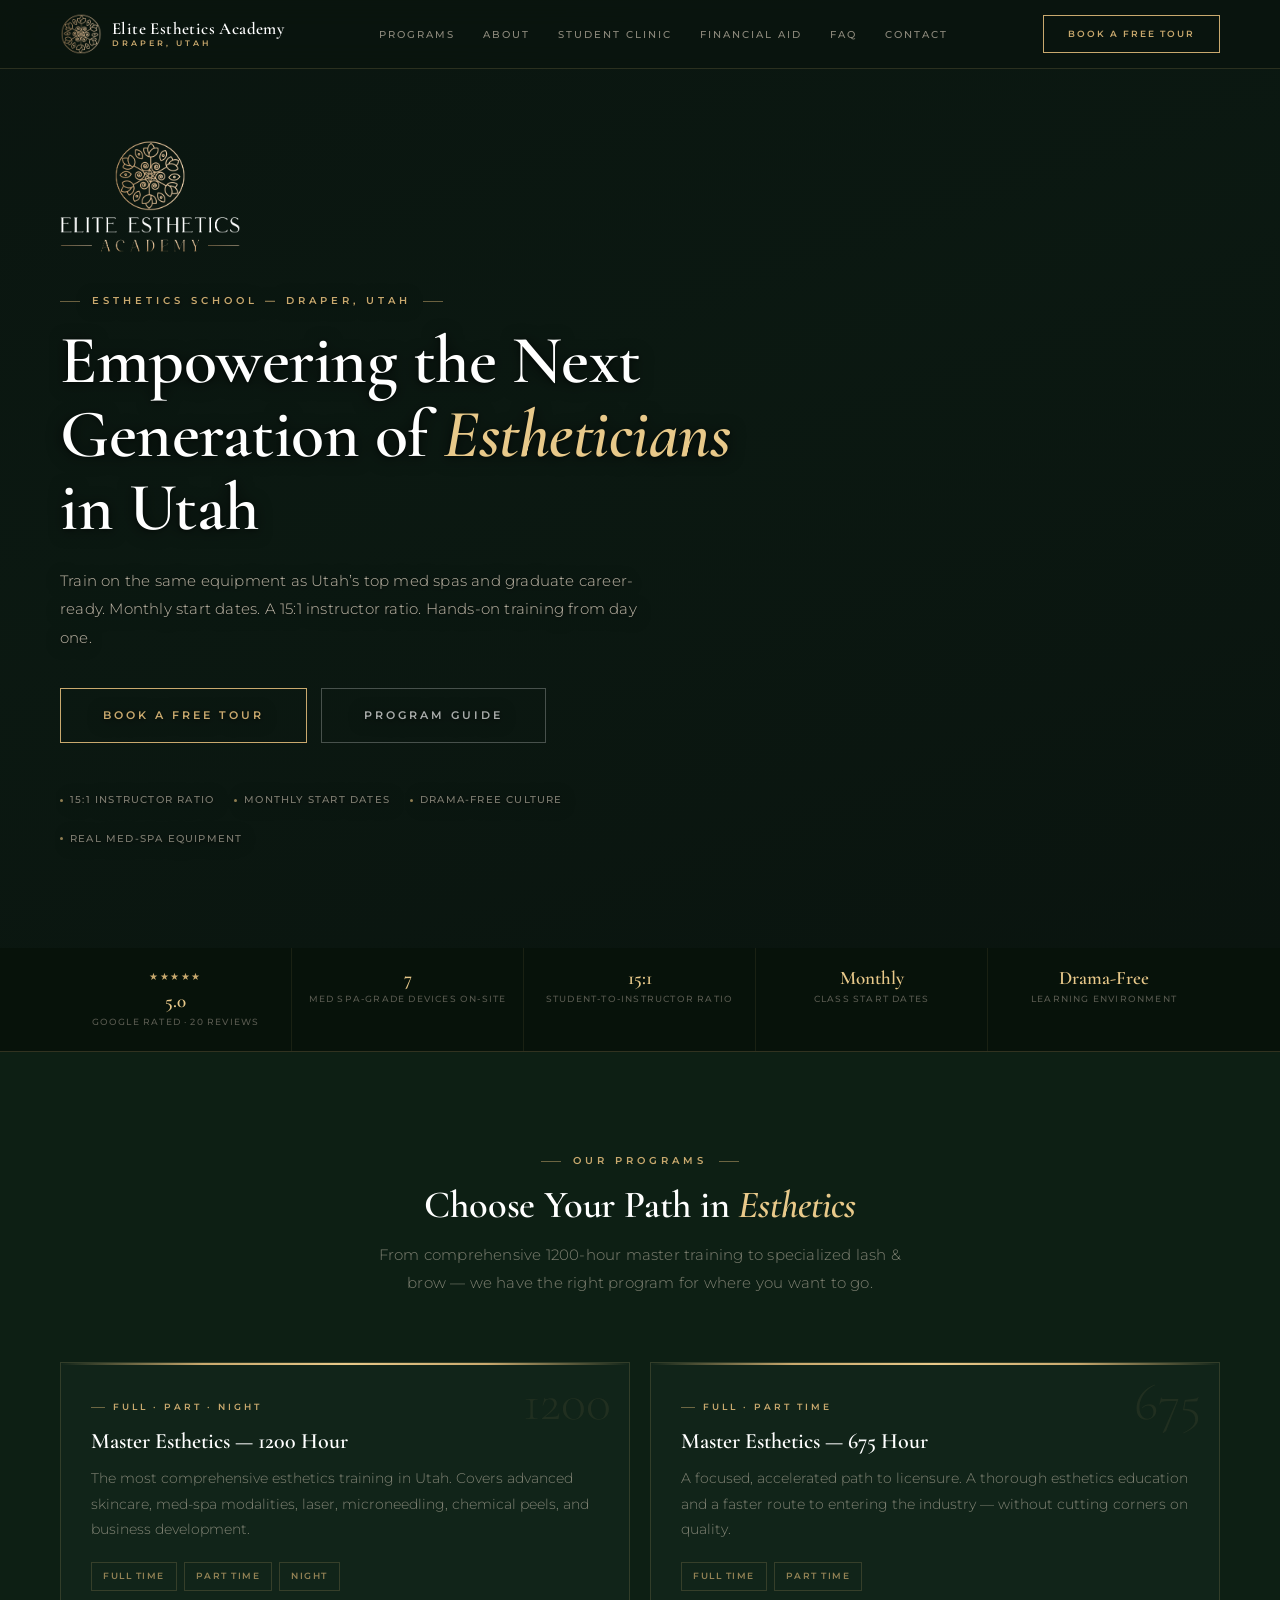
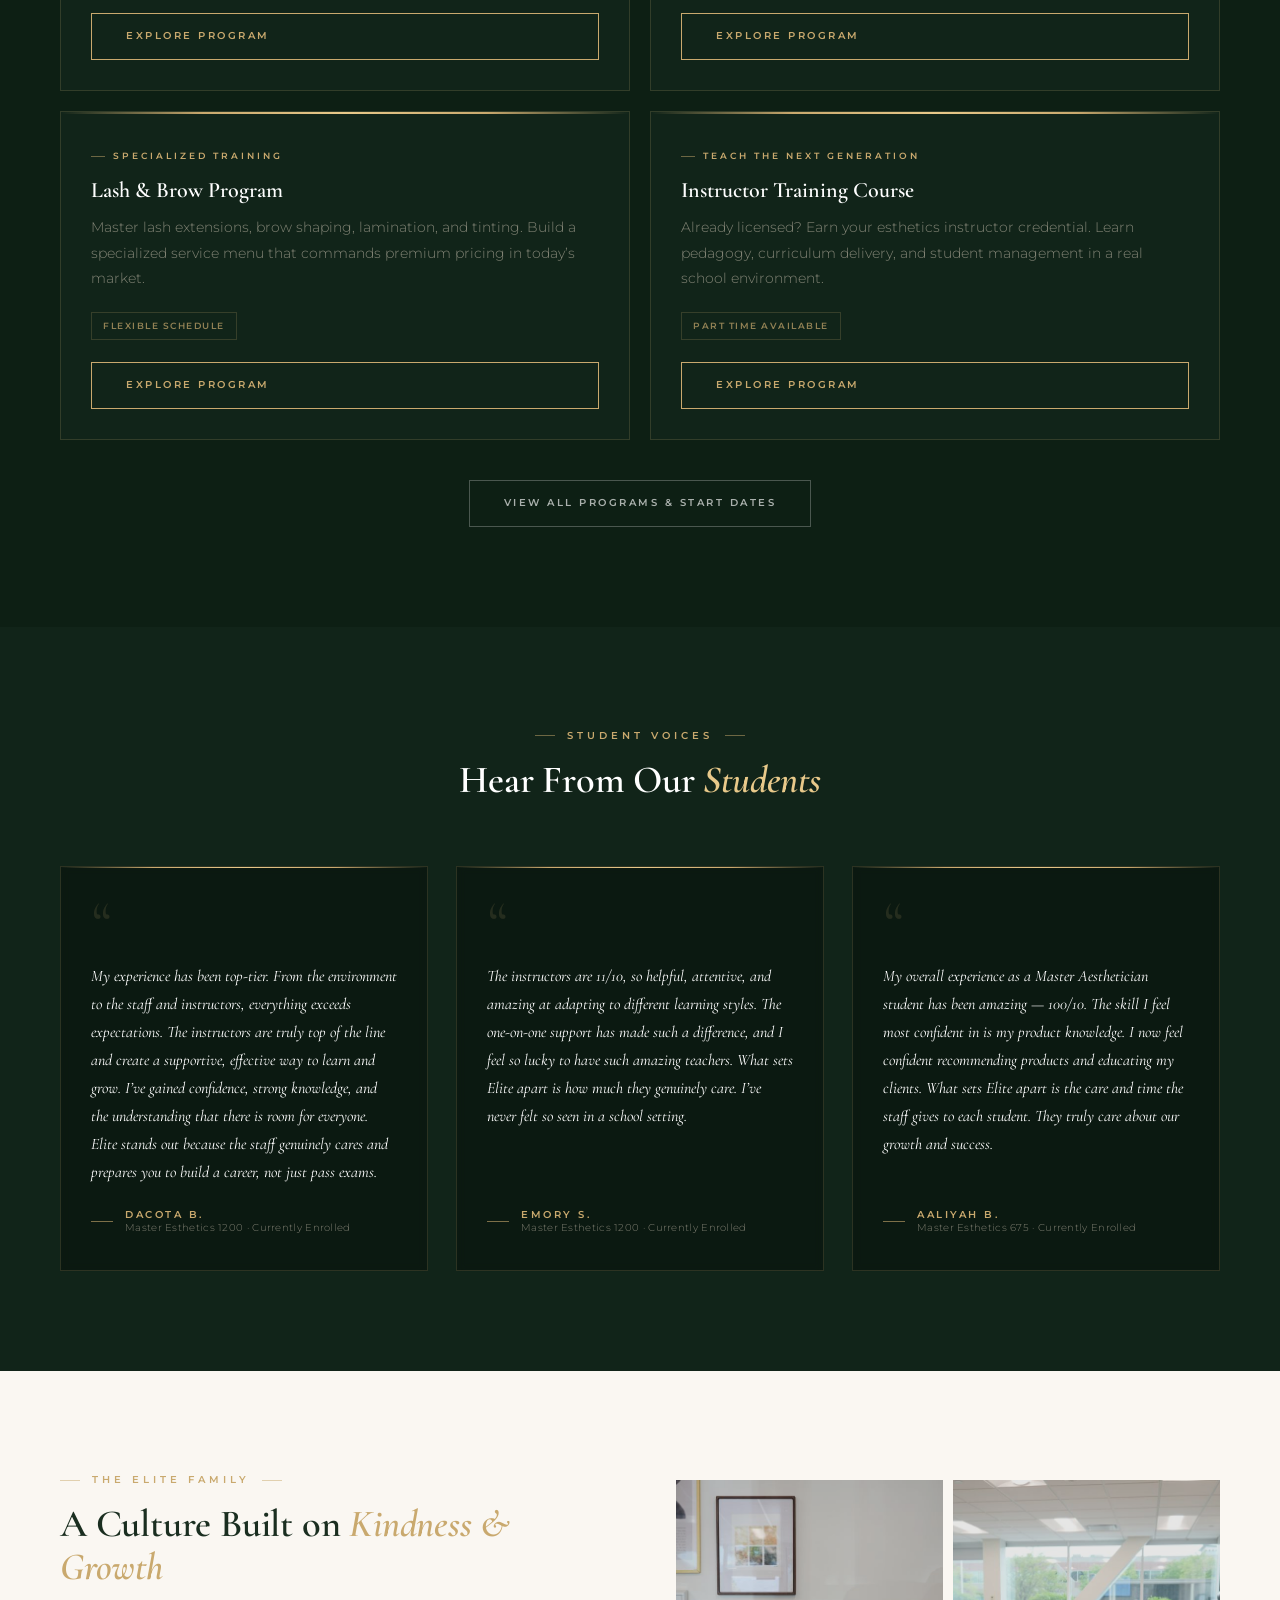
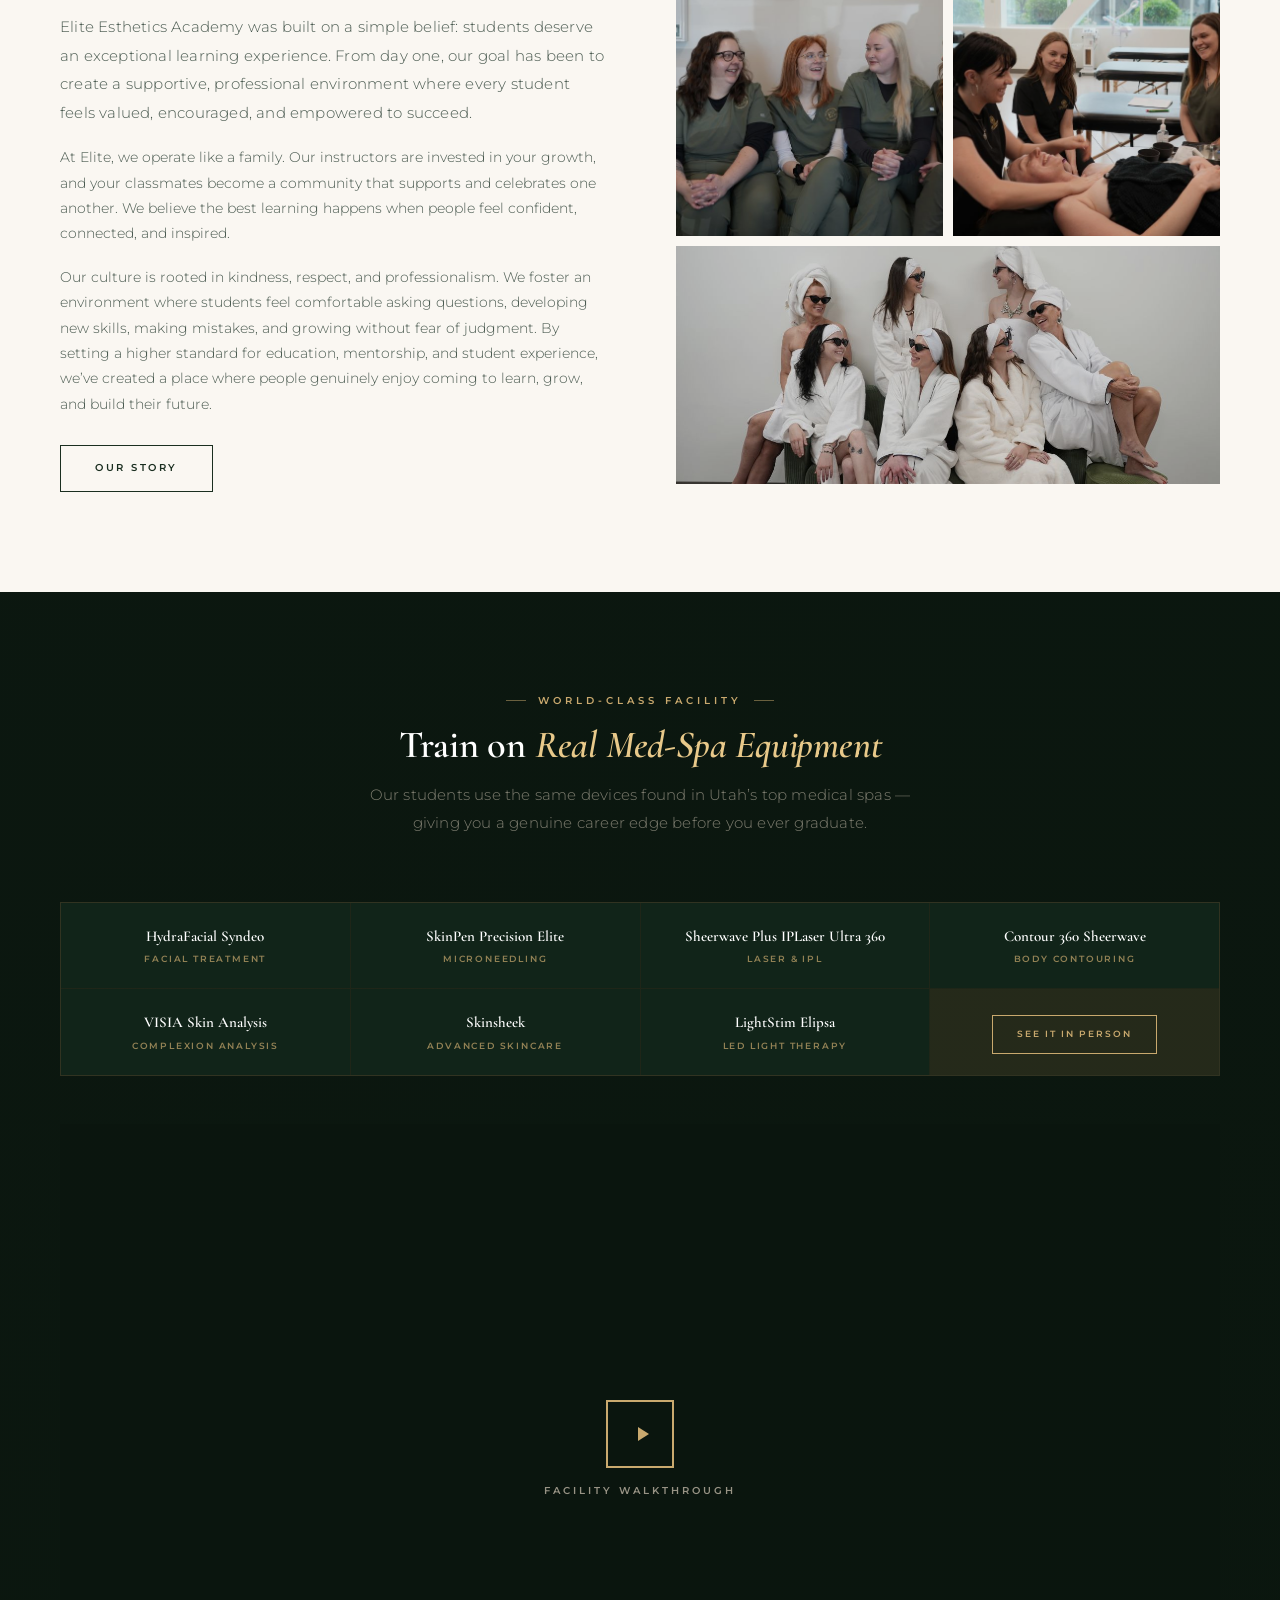
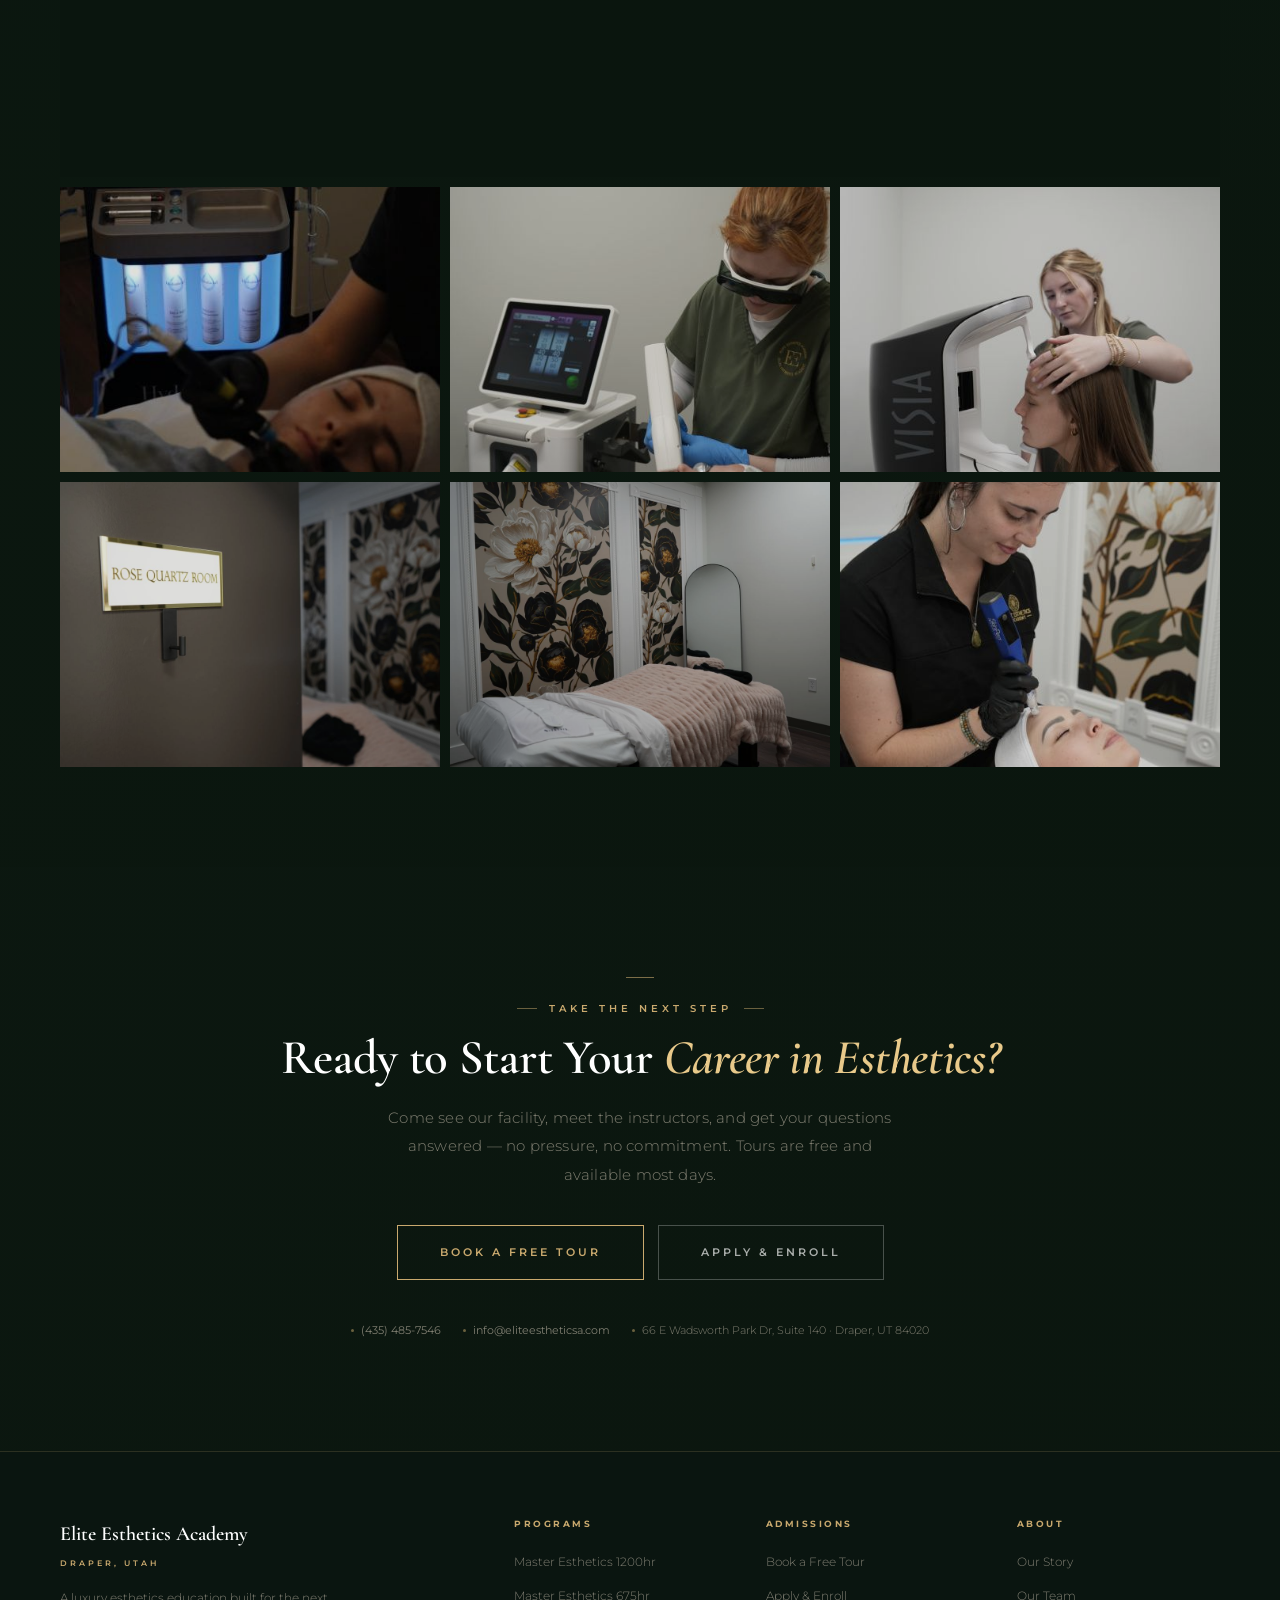
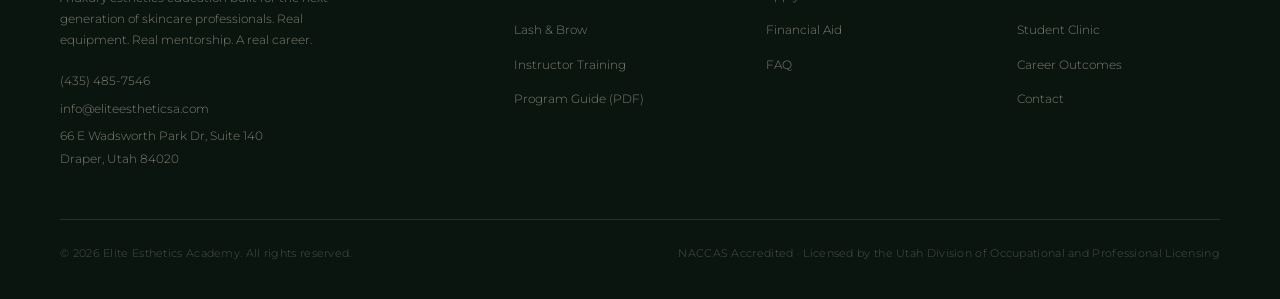
==== commit 0e0ff124: "updating images" ====
--- a/index.html
+++ b/index.html
@@ -1130,7 +1130,7 @@
           </div>
           <div class="facility-gallery__item">
             <img
-              src="assets/images/visia-skin-analysis.jpg"
+              src="assets/images/visia-analysis-in-use.jpg"
               alt="VISIA skin analysis system in use"
               loading="lazy"
             />
@@ -1151,7 +1151,7 @@
           </div>
           <div class="facility-gallery__item">
             <img
-              src="assets/images/ultrasonic.jpg"
+              src="assets/images/microneedling.jpg"
               alt="Ultrasonic treatment device at Elite Esthetics Academy"
               loading="lazy"
             />
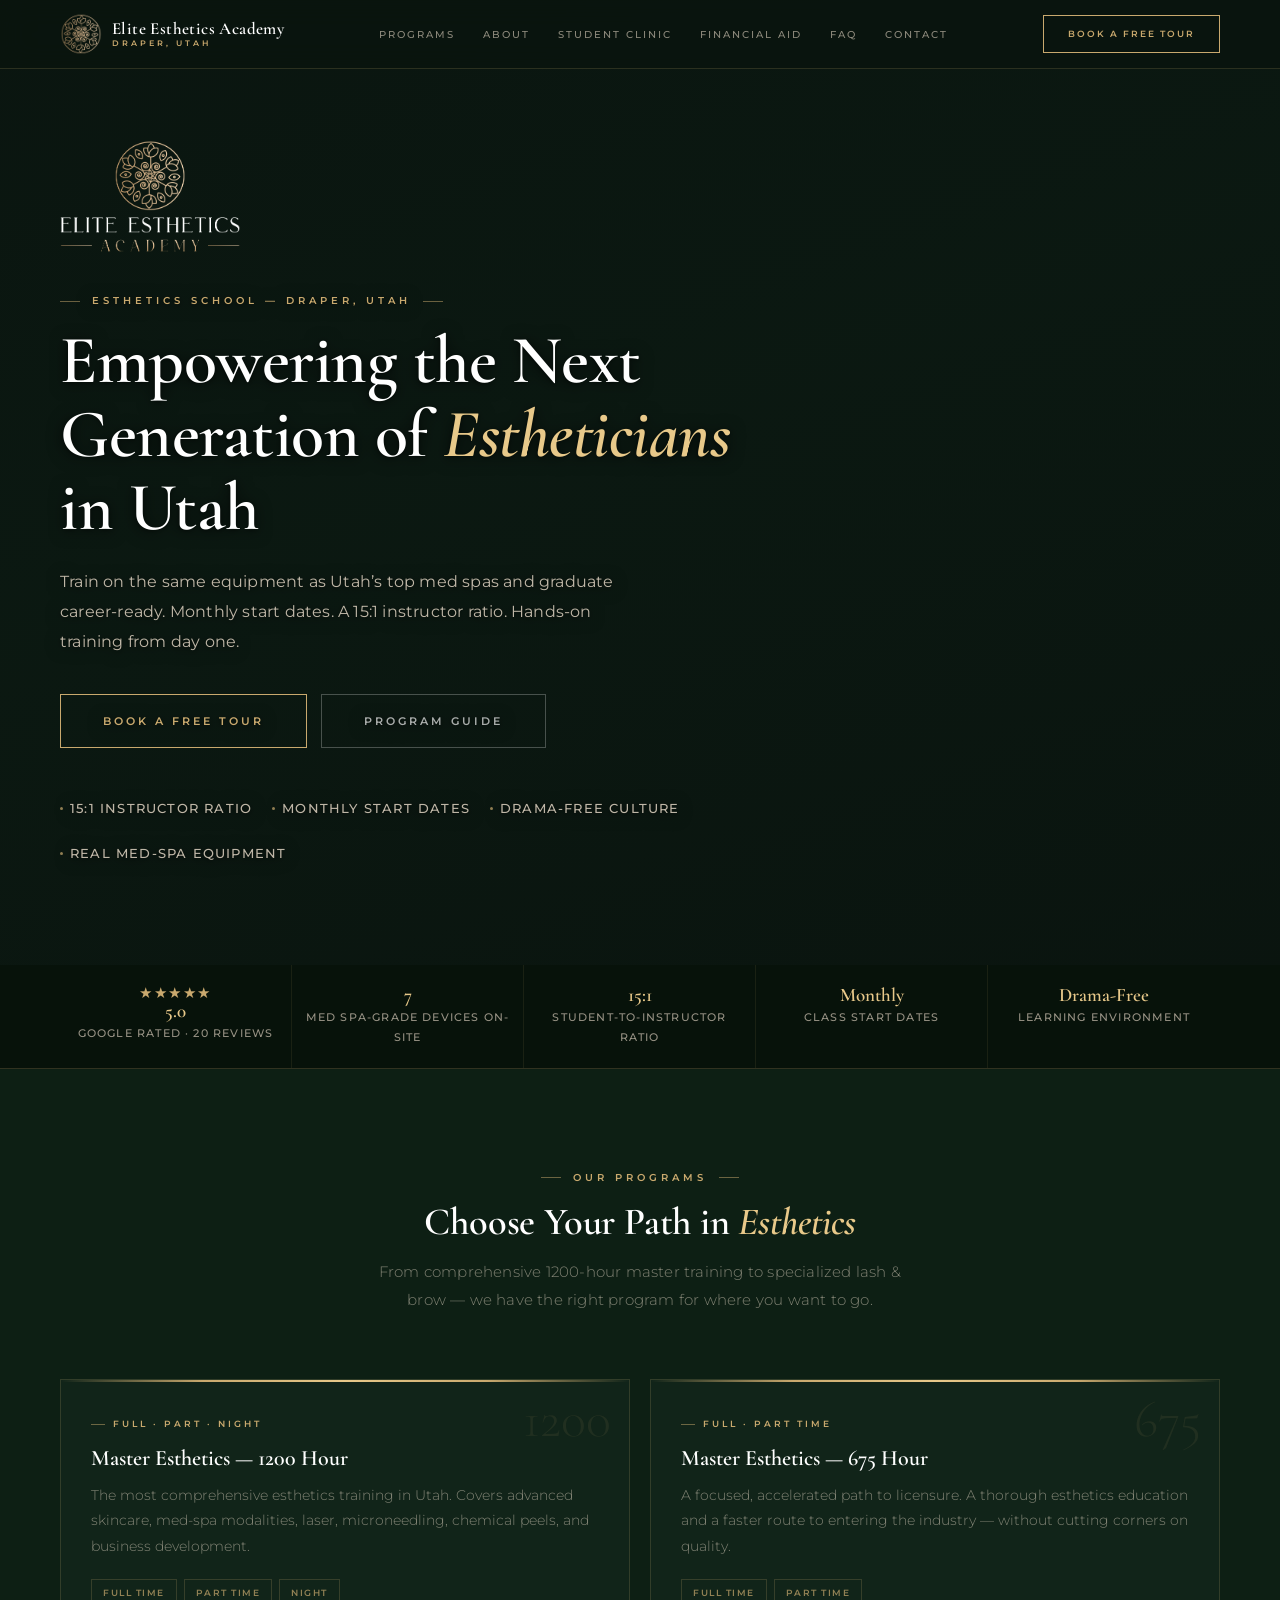
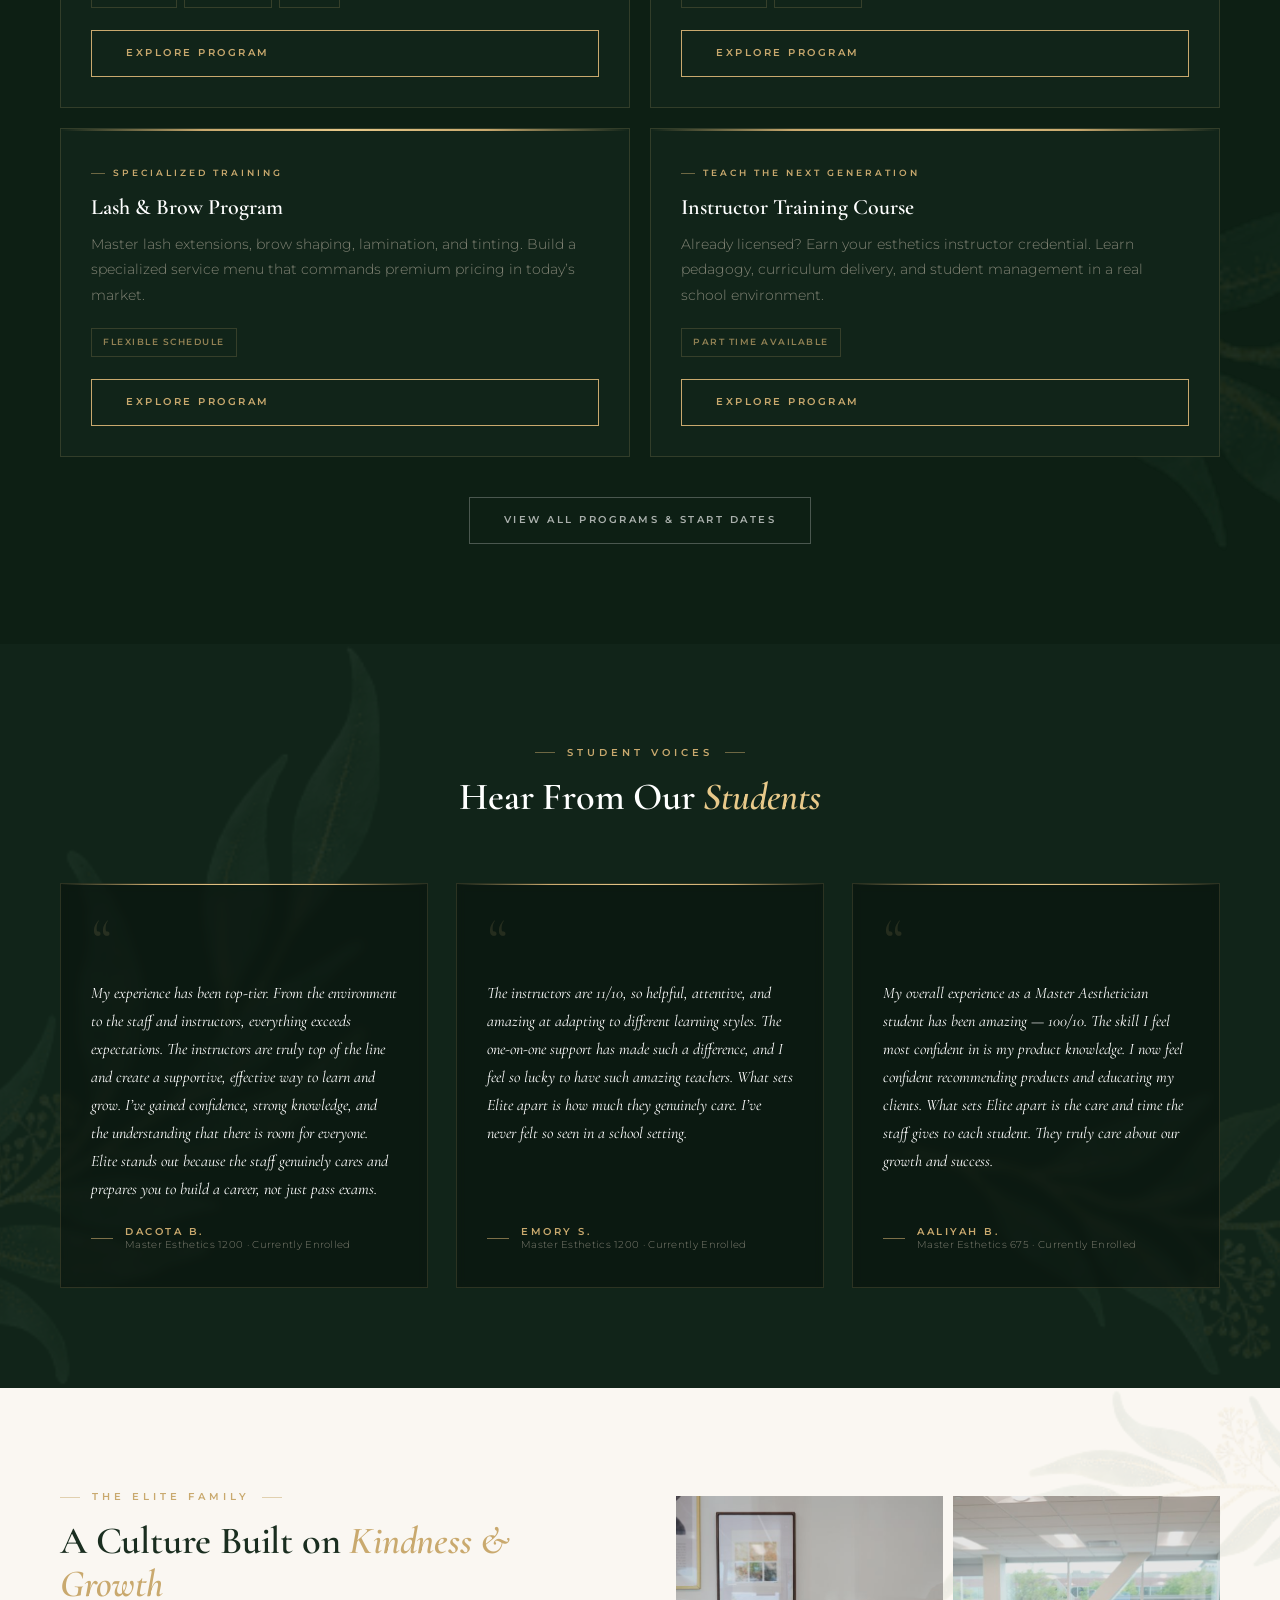
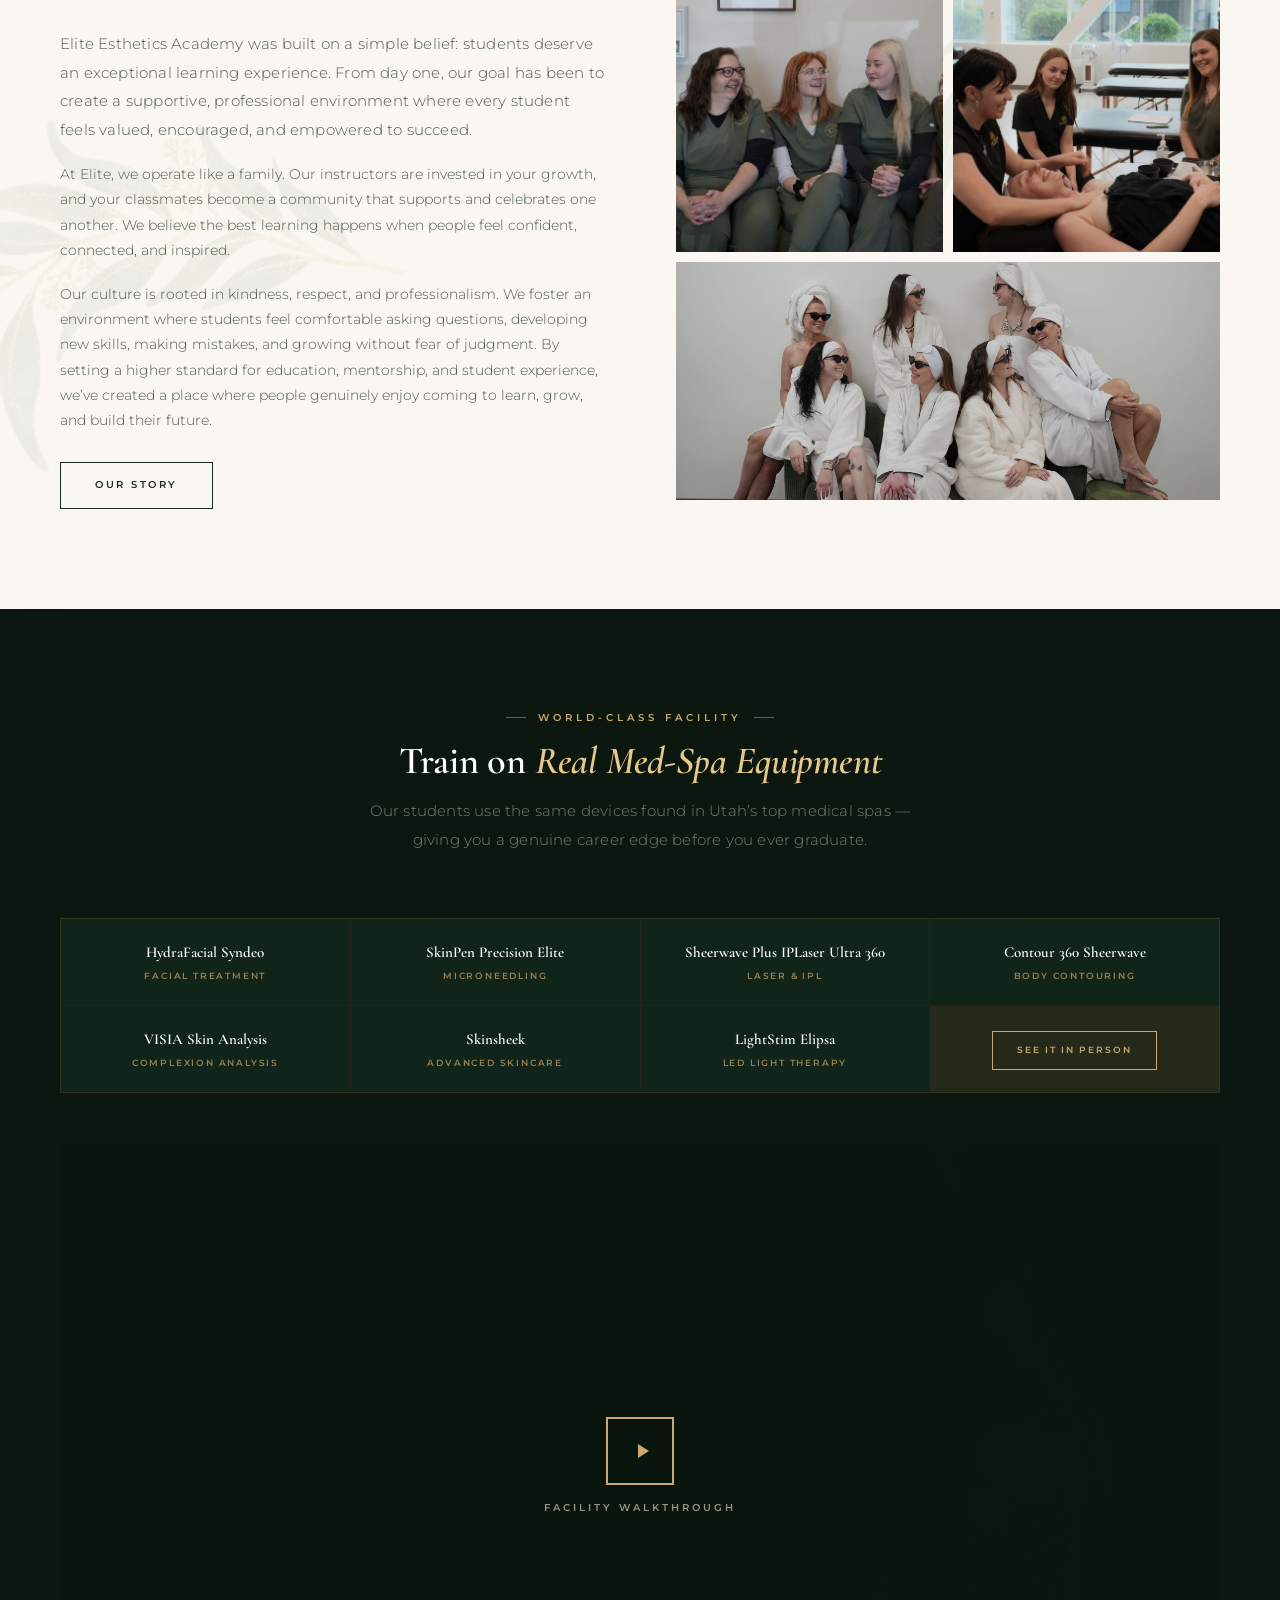
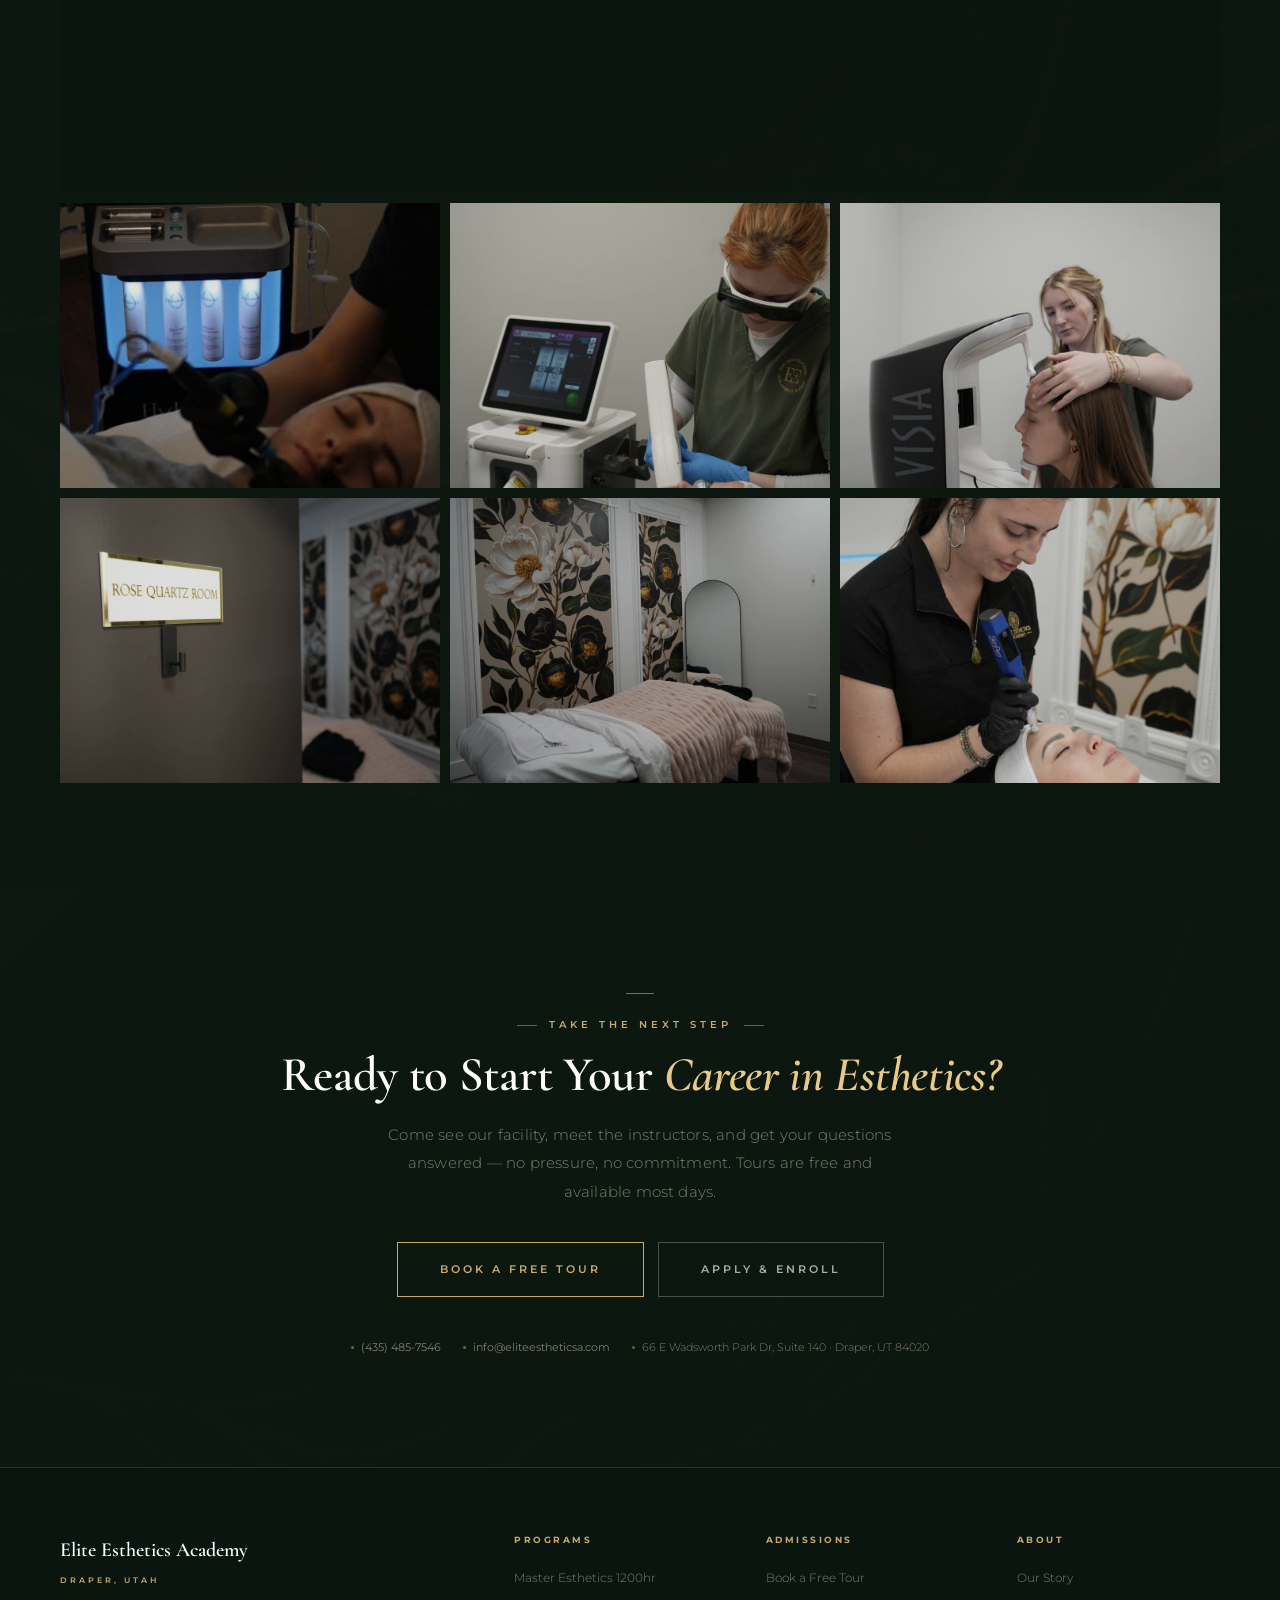
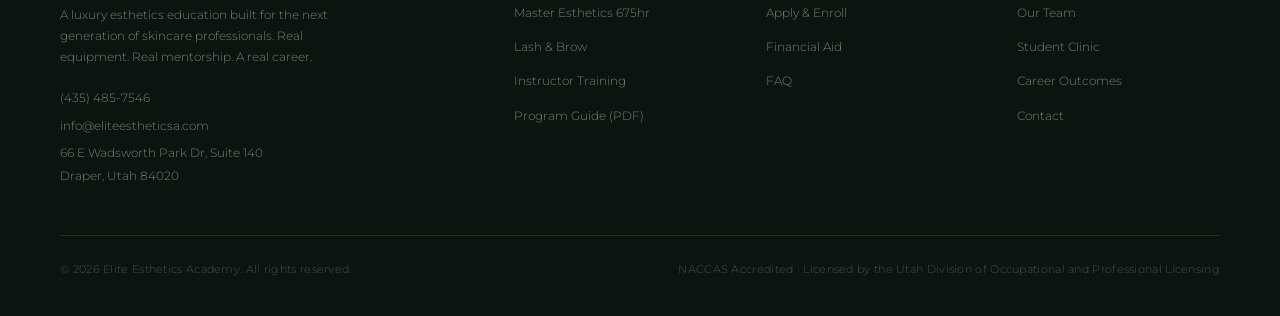
==== commit bb65a1fe: "adding missing leaves and updating fonts on hero" ====
--- a/index.html
+++ b/index.html
@@ -728,7 +728,7 @@
     <div class="trust-bar" role="region" aria-label="Key stats">
       <div class="trust-bar__inner">
         <div class="trust-bar__stat">
-          <div class="trust-bar__stars" aria-hidden="true">★★★★★</div>
+          <div class="trust-bar__stars" aria-hidden="true" style="margin-bottom: -3px;">★★★★★</div>
           <div class="trust-bar__value">5.0</div>
           <div class="trust-bar__label">Google Rated &middot; 20 Reviews</div>
         </div>
--- a/assets/css/elite-esthetics-brand.css
+++ b/assets/css/elite-esthetics-brand.css
@@ -134,12 +134,12 @@
   /* ── Palm Image Paths ─────────────────────────────────────── */
   /* UPDATE THESE after uploading to WordPress Media Library    */
 
-  --palm-dark: url("https://eliteestheticsa.com/wp-content/uploads/2025/05/leaves-1.webp");
+  --palm-dark: url("../images/leaves-1.webp");
   /* Dark background with palm fronds on left and right sides  */
   /* Local path example:                                        */
   /* url('/wp-content/uploads/2026/04/Depositphotos_203212990_L.jpg') */
 
-  --palm-dense: url("https://eliteestheticsa.com/wp-content/uploads/2025/05/leaves-2.webp");
+  --palm-dense: url("../images/leaves-2.webp");
   /* Dense close-up green palm leaves                          */
   /* Local path example:                                        */
   /* url('/wp-content/uploads/2026/04/Palm_Leaves__1_.jpeg')   */
@@ -661,6 +661,8 @@
 .hero-content .body-large,
 .hero-content .body-base {
   color: rgba(212, 201, 184, 0.9);
+  font-weight: 400;
+  font-size: 16px;
 }
 
 /* Standard dark-section overlay with full palm background */
@@ -1410,14 +1412,15 @@
 }
 .trust-bar__stars {
   color: var(--color-gold);
-  font-size: 10px;
+  font-size: 15px;
   letter-spacing: 1.5px;
+  line-height: 1;
 }
 .trust-bar__label {
   font-family: var(--font-sans);
-  font-size: 9px;
+  font-size: 10.5px;
   font-weight: 500;
-  color: rgba(212, 201, 184, 0.4);
+  color: rgba(212, 201, 184, 0.7);
   text-transform: uppercase;
   letter-spacing: 1.2px;
 }
@@ -1564,11 +1567,12 @@
 }
 .trust-micro-text {
   font-family: var(--font-sans);
-  font-size: 10px;
+  font-size: 13px;
   font-weight: 500;
   letter-spacing: 1.2px;
   text-transform: uppercase;
-  color: var(--color-text-muted);
+  color: rgba(212, 201, 184, 0.9);
+  text-shadow: 0 2px 16px rgba(0, 0, 0, 0.75), 0 1px 4px rgba(0, 0, 0, 0.5);
 }
 
 /* ── Contact meta row ── */
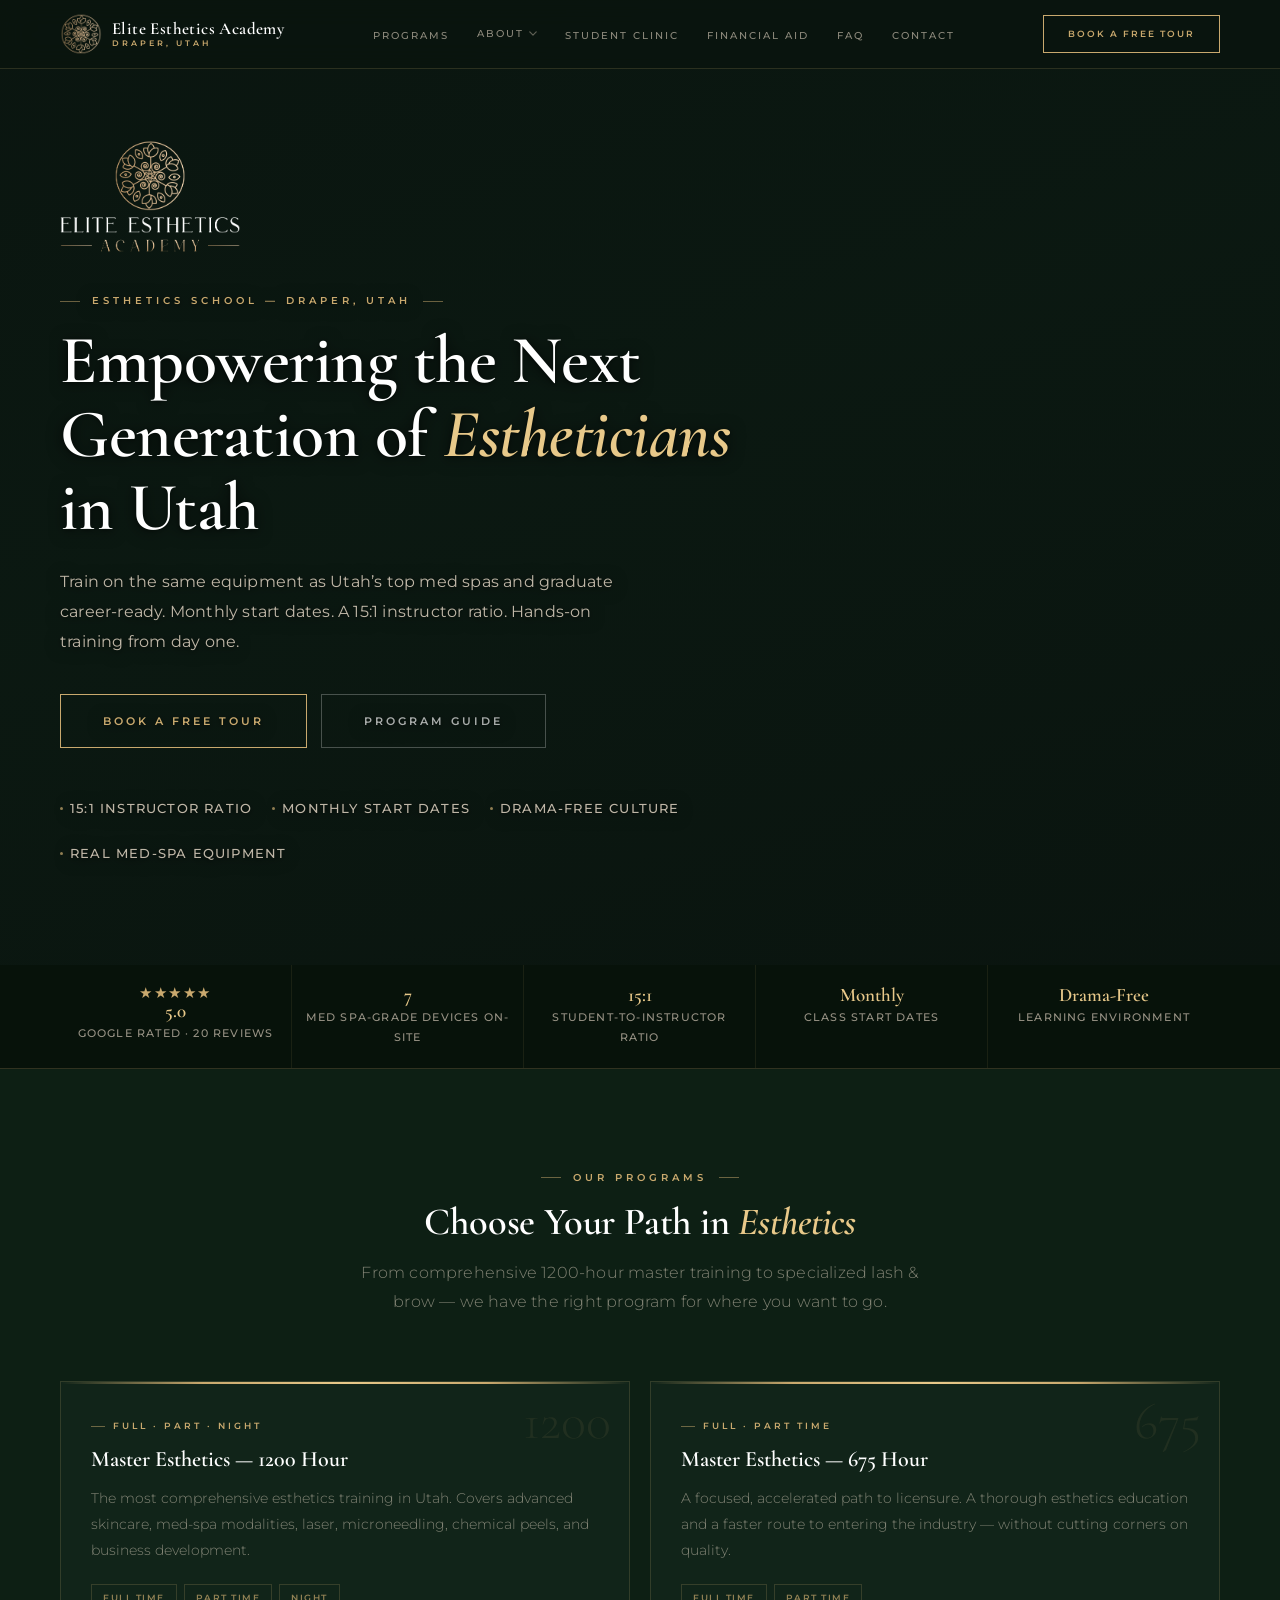
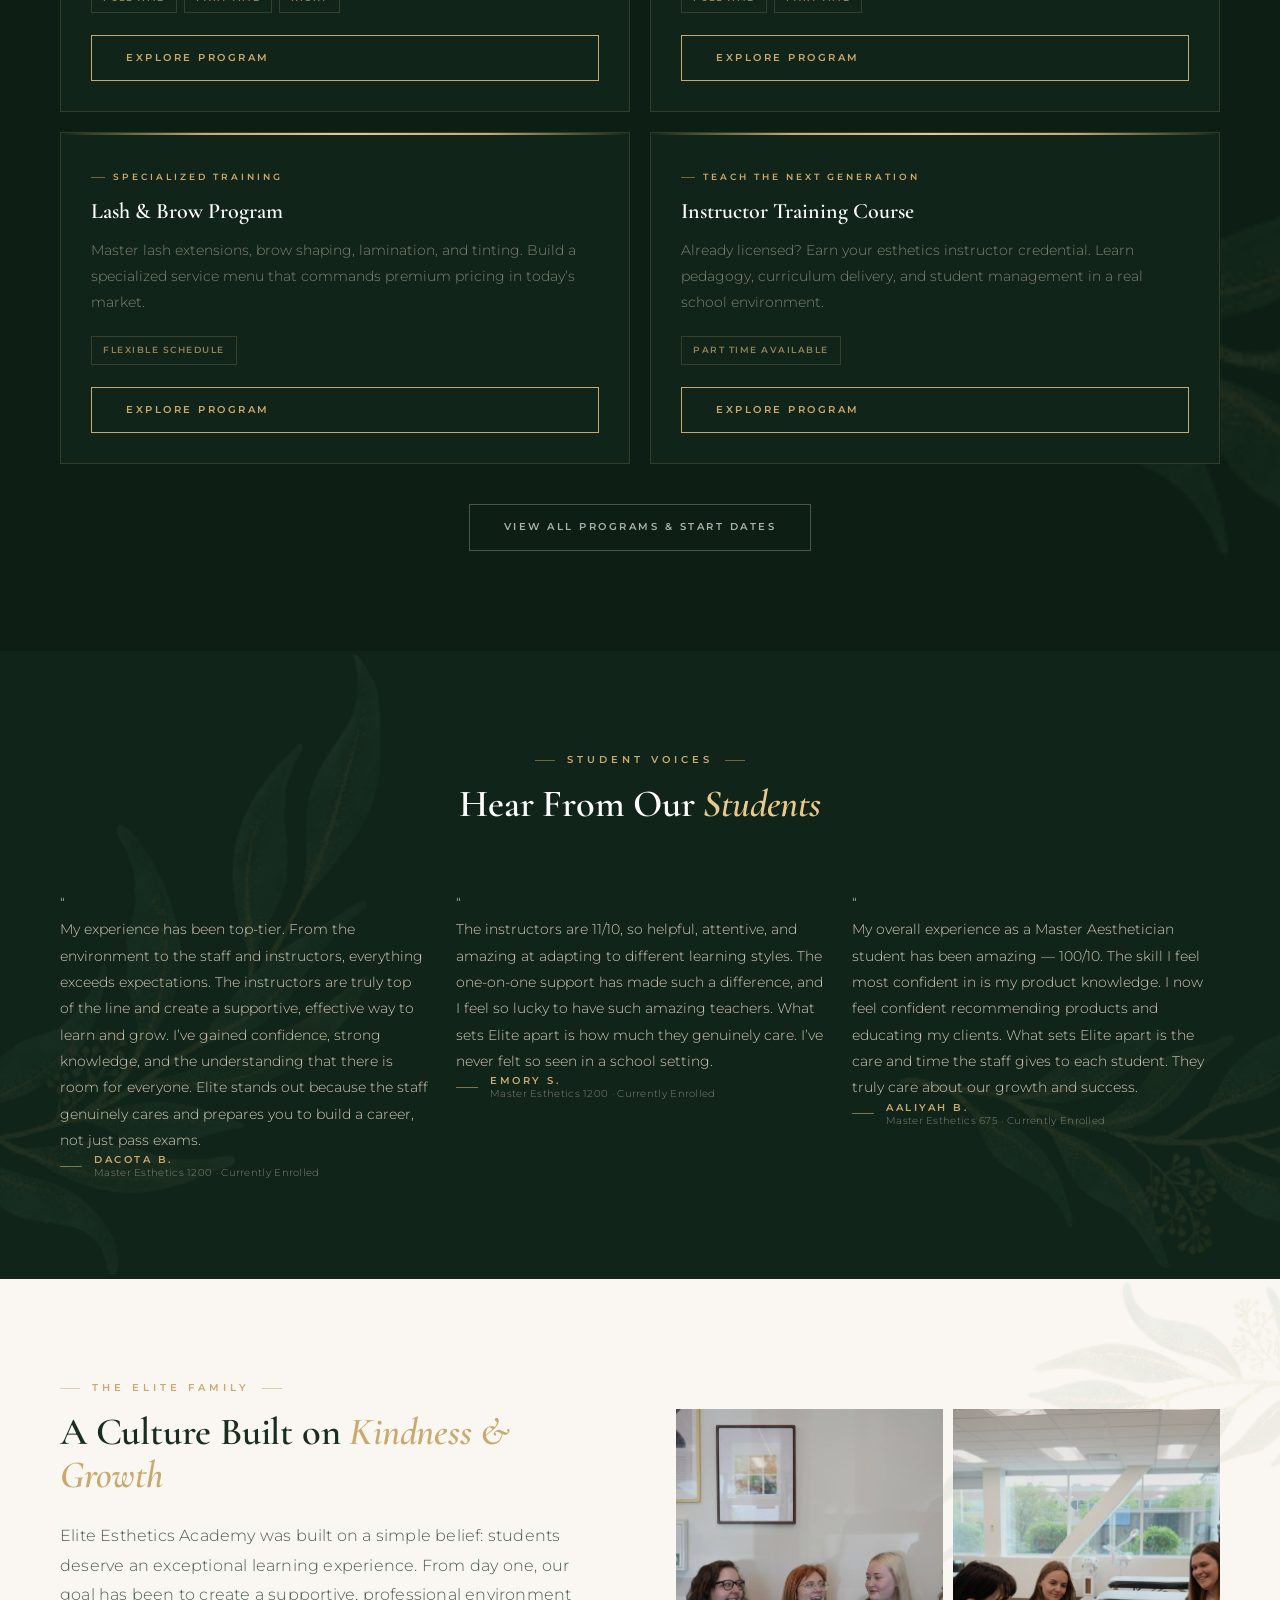
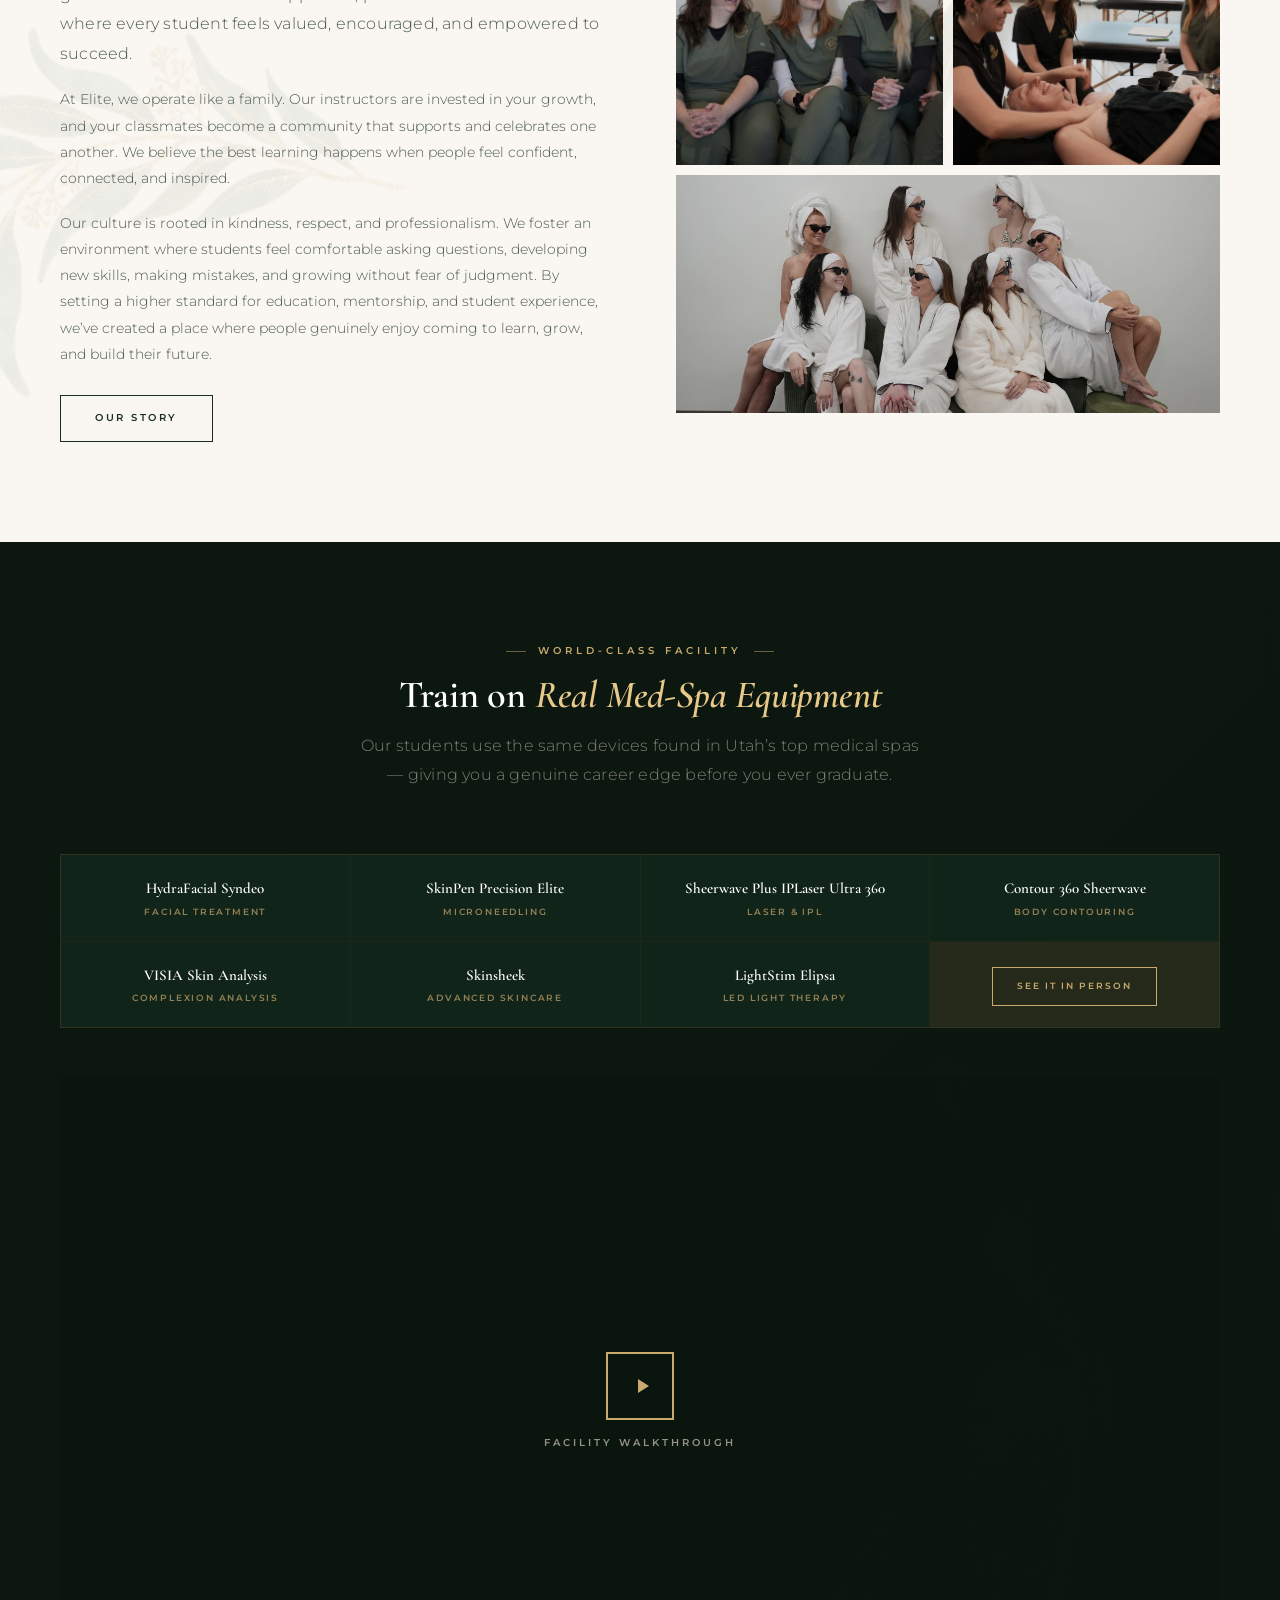
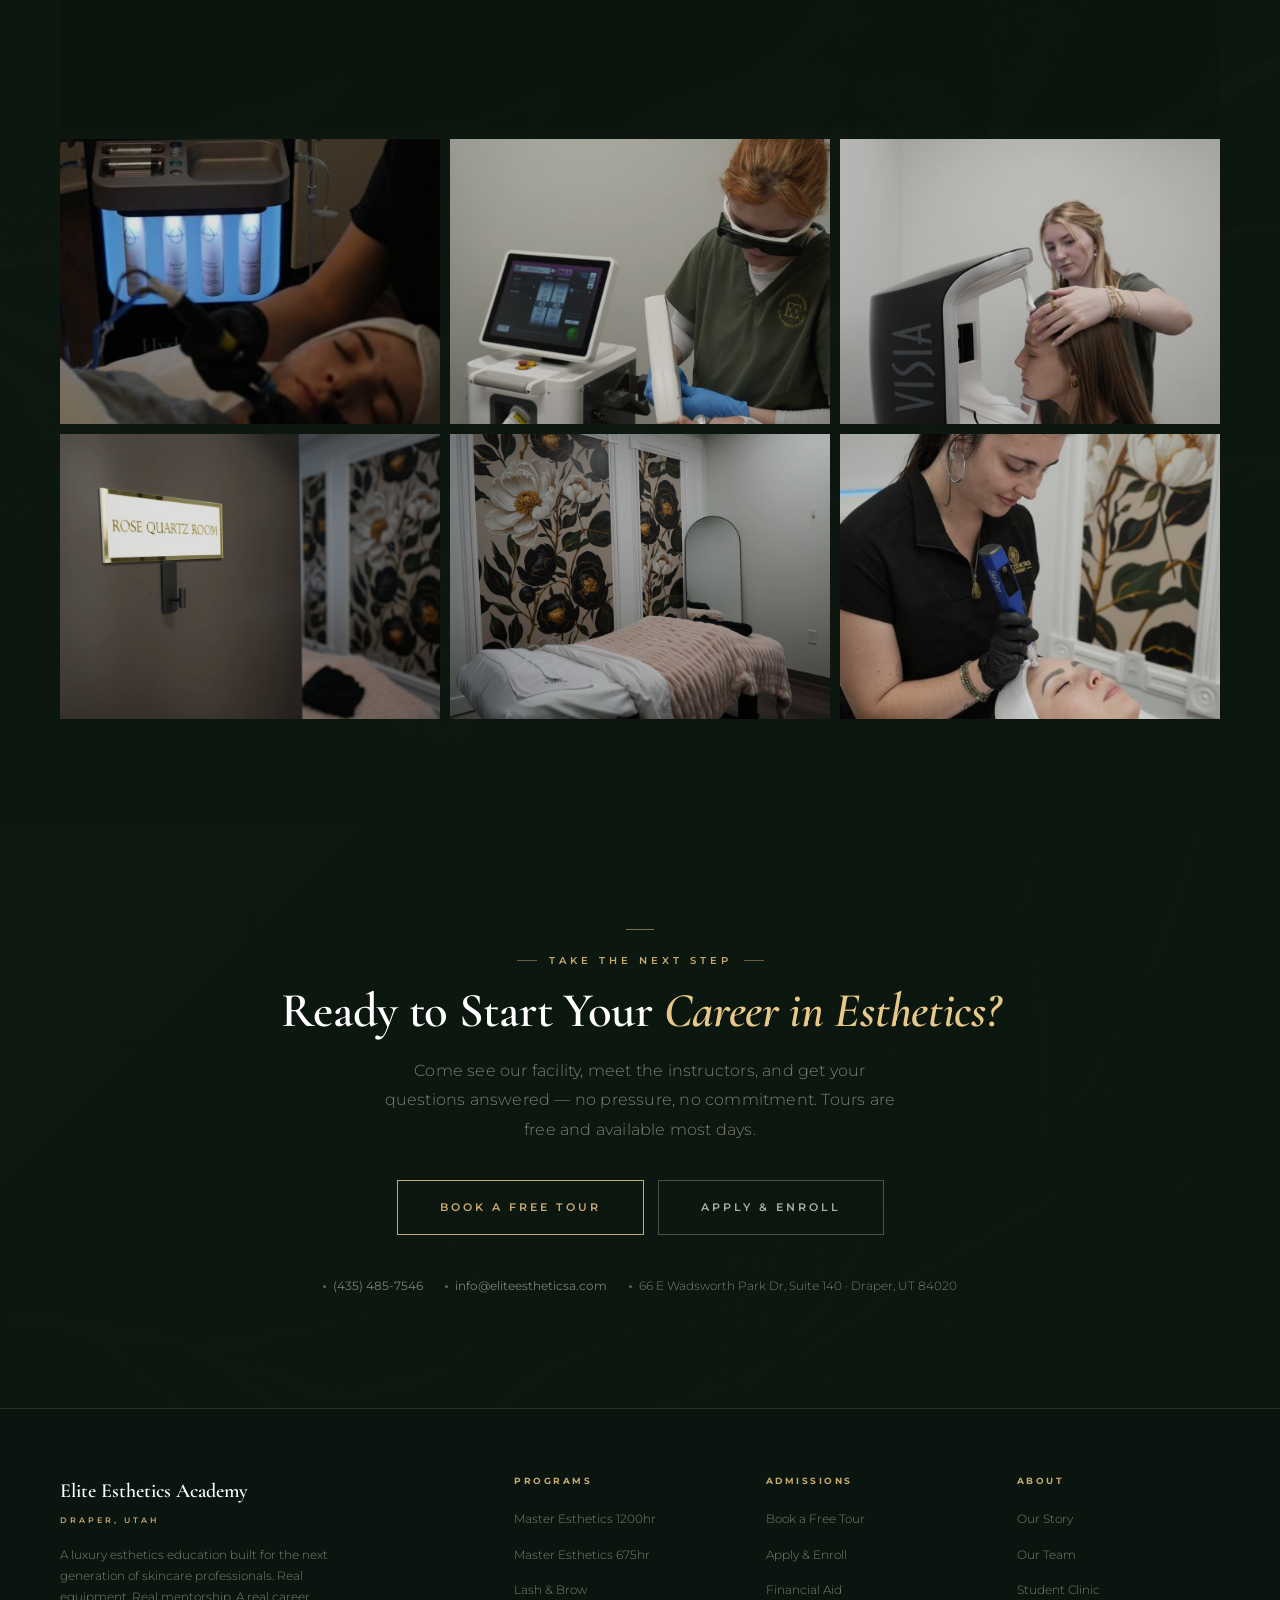
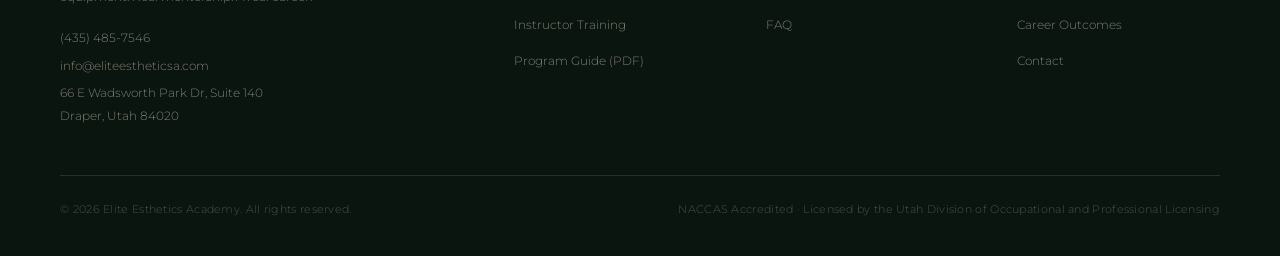
==== commit 1fb36aa8: "Unify CSS — move all inline/page styles to shared files, add About dropdown nav - Create elite-esthe" ====
--- a/index.html
+++ b/index.html
@@ -22,629 +22,23 @@
     <!-- Brand Stylesheet -->
     <link rel="stylesheet" href="assets/css/elite-esthetics-brand.css" />
 
-    <style>
-      /* ─────────────────────────────────────────────────────────────
-       PAGE-SPECIFIC STYLES
-       ───────────────────────────────────────────────────────────── */
-
-      /* ── NAVIGATION ── */
-      .site-nav {
-        position: fixed;
-        top: 0;
-        left: 0;
-        right: 0;
-        z-index: 200;
-        padding: 0 var(--section-pad-h);
-        background: rgba(10, 21, 14, 0.94);
-        border-bottom: 1px solid var(--color-border-gold);
-        backdrop-filter: blur(14px);
-        -webkit-backdrop-filter: blur(14px);
-      }
-      .site-nav__inner {
-        max-width: var(--max-width);
-        margin: 0 auto;
-        display: flex;
-        align-items: center;
-        justify-content: space-between;
-        height: 68px;
-      }
-      .site-nav__logo {
-        display: flex;
-        align-items: center;
-        gap: 10px;
-        text-decoration: none;
-        flex-shrink: 0;
-      }
-      .site-nav__logo-mark {
-        height: 42px;
-        width: auto;
-        display: block;
-      }
-      .site-nav__logo-text {
-        font-family: var(--font-serif);
-        font-size: 17px;
-        font-weight: 600;
-        color: var(--color-white);
-        letter-spacing: 0.4px;
-        line-height: 1.15;
-      }
-      .site-nav__logo-text span {
-        display: block;
-        font-family: var(--font-sans);
-        font-size: 7.5px;
-        font-weight: 600;
-        letter-spacing: 3px;
-        text-transform: uppercase;
-        color: var(--color-gold);
-        margin-top: 2px;
-      }
-      .site-nav__links {
-        display: flex;
-        align-items: center;
-        gap: 28px;
-        list-style: none;
-        margin: 0 auto;
-        padding: 0 32px;
-      }
-      .site-nav__links a {
-        font-family: var(--font-sans);
-        font-size: 10px;
-        font-weight: 500;
-        letter-spacing: 2px;
-        text-transform: uppercase;
-        color: rgba(212, 201, 184, 0.65);
-        text-decoration: none;
-        transition: color var(--transition-fast);
-      }
-      .site-nav__links a:hover {
-        color: var(--color-gold);
-      }
-
-      /* ── HERO LOGO ── */
-      .hero-logo {
-        display: block;
-        width: 180px;
-        margin-bottom: 28px;
-      }
-
-      /* ── HERO ── */
-      .hero-video-wrap {
-        position: absolute;
-        inset: 0;
-        overflow: hidden;
-        z-index: 0;
-      }
-      .hero-video-wrap video {
-        width: 100%;
-        height: 100%;
-        object-fit: cover;
-        filter: brightness(0.75) saturate(0.85);
-      }
-
-      /* ── PROGRAMS GRID ── */
-      .programs-grid {
-        display: grid;
-        grid-template-columns: 1fr 1fr;
-        gap: 20px;
-      }
-      .program-card {
-        position: relative;
-        padding: 36px 30px 30px;
-        background: var(--color-bg-mid);
-        border: 1px solid var(--color-border-gold);
-        transition: var(--transition-base);
-        overflow: hidden;
-        display: flex;
-        flex-direction: column;
-      }
-      .program-card::before {
-        content: "";
-        position: absolute;
-        top: 0;
-        left: 0;
-        right: 0;
-        height: 2px;
-        background: linear-gradient(
-          90deg,
-          transparent,
-          var(--color-gold),
-          var(--color-gold-light),
-          var(--color-gold),
-          transparent
-        );
-      }
-      .program-card:hover {
-        background: rgba(201, 169, 110, 0.04);
-        border-color: var(--color-border-gold-strong);
-      }
-      .program-card__bg-num {
-        font-family: var(--font-serif);
-        font-size: 52px;
-        font-weight: 300;
-        color: rgba(201, 169, 110, 0.09);
-        line-height: 1;
-        position: absolute;
-        top: 14px;
-        right: 18px;
-        pointer-events: none;
-        user-select: none;
-      }
-      .program-card__title {
-        font-family: var(--font-serif);
-        font-size: 22px;
-        font-weight: 600;
-        color: var(--color-white);
-        line-height: 1.2;
-        margin-bottom: 12px;
-      }
-      .program-card__desc {
-        font-family: var(--font-sans);
-        font-size: var(--text-base);
-        font-weight: 300;
-        color: var(--color-text-muted);
-        line-height: var(--leading-body);
-        flex: 1;
-        margin-bottom: 20px;
-      }
-      .program-card__tags {
-        display: flex;
-        flex-wrap: wrap;
-        gap: 7px;
-        margin-bottom: 22px;
-      }
-      .program-tag {
-        font-family: var(--font-sans);
-        font-size: 9px;
-        font-weight: 600;
-        letter-spacing: 1.5px;
-        text-transform: uppercase;
-        color: rgba(201, 169, 110, 0.7);
-        border: 1px solid rgba(201, 169, 110, 0.2);
-        padding: 5px 11px;
-      }
-
-      /* ── TESTIMONIALS ── */
-      .testimonial-card {
-        position: relative;
-        padding: 36px 30px;
-        background: rgba(8, 18, 11, 0.55);
-        border: 1px solid var(--color-border-gold);
-        backdrop-filter: blur(4px);
-        display: flex;
-        flex-direction: column;
-      }
-      .testimonial-card::before {
-        content: "";
-        position: absolute;
-        top: 0;
-        left: 0;
-        right: 0;
-        height: 1px;
-        background: linear-gradient(
-          90deg,
-          transparent,
-          var(--color-gold),
-          var(--color-gold-light),
-          var(--color-gold),
-          transparent
-        );
-      }
-      .testimonial-mark {
-        font-family: var(--font-serif);
-        font-size: 64px;
-        font-weight: 300;
-        color: rgba(201, 169, 110, 0.14);
-        line-height: 0.65;
-        display: block;
-        margin-bottom: 18px;
-      }
-      .testimonial-text {
-        font-family: var(--font-serif);
-        font-size: 16px;
-        font-style: italic;
-        font-weight: 400;
-        color: var(--color-white);
-        line-height: 1.75;
-        flex: 1;
-        margin-bottom: 22px;
-      }
-      .testimonial-meta {
-        display: flex;
-        align-items: center;
-        gap: 12px;
-      }
-      .testimonial-bar {
-        width: 22px;
-        height: 1px;
-        background: var(--color-gold);
-        opacity: 0.6;
-        flex-shrink: 0;
-      }
-      .testimonial-name {
-        font-family: var(--font-sans);
-        font-size: 10px;
-        font-weight: 600;
-        letter-spacing: 2.5px;
-        text-transform: uppercase;
-        color: var(--color-gold);
-        line-height: 1.3;
-      }
-      .testimonial-program {
-        font-family: var(--font-sans);
-        font-size: 10px;
-        font-weight: 300;
-        color: var(--color-text-muted);
-        letter-spacing: 0.3px;
-        line-height: 1.3;
-      }
-
-      /* ── CULTURE SECTION ── */
-      .culture-grid {
-        display: grid;
-        grid-template-columns: 1fr 1fr;
-        gap: 72px;
-        align-items: center;
-      }
-      .culture-photos {
-        display: grid;
-        grid-template-columns: 1fr 1fr;
-        gap: 10px;
-      }
-      .culture-photo {
-        overflow: hidden;
-      }
-      .culture-photo--top {
-        aspect-ratio: 3/4;
-      }
-      .culture-photo--wide {
-        grid-column: 1 / -1;
-        aspect-ratio: 16/7;
-      }
-      .culture-photo img {
-        width: 100%;
-        height: 100%;
-        object-fit: cover;
-        display: block;
-        filter: brightness(0.9) saturate(0.88);
-        transition:
-          transform 0.55s ease,
-          filter 0.4s ease;
-      }
-      .culture-photo:hover img {
-        transform: scale(1.04);
-        filter: brightness(1) saturate(1);
-      }
-
-      /* ── EQUIPMENT SECTION ── */
-      .equipment-grid {
-        display: grid;
-        grid-template-columns: repeat(4, 1fr);
-        gap: 1px;
-        background: rgba(201, 169, 110, 0.1);
-        border: 1px solid rgba(201, 169, 110, 0.1);
-        margin-bottom: 48px;
-      }
-      .equipment-item {
-        background: var(--color-bg-mid);
-        padding: 24px 18px 20px;
-        text-align: center;
-        transition: background var(--transition-fast);
-      }
-      .equipment-item:hover {
-        background: rgba(201, 169, 110, 0.04);
-      }
-      .equipment-item__name {
-        font-family: var(--font-serif);
-        font-size: 15px;
-        font-weight: 600;
-        color: var(--color-white);
-        line-height: 1.25;
-        margin-bottom: 6px;
-      }
-      .equipment-item__category {
-        font-family: var(--font-sans);
-        font-size: 9px;
-        font-weight: 600;
-        letter-spacing: 1.8px;
-        text-transform: uppercase;
-        color: var(--color-gold);
-        opacity: 0.7;
-      }
-      .equipment-cta-cell {
-        background: rgba(201, 169, 110, 0.03);
-        display: flex;
-        align-items: center;
-        justify-content: center;
-      }
-
-      /* ── FACILITY VIDEO ── */
-      .video-wrap {
-        position: relative;
-        aspect-ratio: 16 / 9;
-        overflow: hidden;
-        margin-bottom: 10px;
-        cursor: pointer;
-      }
-      .video-wrap video {
-        width: 100%;
-        height: 100%;
-        object-fit: cover;
-        display: block;
-      }
-      .video-overlay {
-        position: absolute;
-        inset: 0;
-        background: rgba(10, 21, 14, 0.42);
-        display: flex;
-        flex-direction: column;
-        align-items: center;
-        justify-content: center;
-        gap: 14px;
-        transition: background var(--transition-base);
-      }
-      .video-overlay:hover {
-        background: rgba(10, 21, 14, 0.2);
-      }
-      .video-play-btn {
-        width: 68px;
-        height: 68px;
-        border: 2px solid var(--color-gold);
-        display: flex;
-        align-items: center;
-        justify-content: center;
-        transition: var(--transition-base);
-      }
-      .video-play-btn svg {
-        fill: var(--color-gold);
-        width: 24px;
-        height: 24px;
-        margin-left: 4px;
-      }
-      .video-overlay:hover .video-play-btn {
-        background: rgba(201, 169, 110, 0.12);
-      }
-      .video-label {
-        font-family: var(--font-sans);
-        font-size: 10px;
-        font-weight: 600;
-        letter-spacing: 3px;
-        text-transform: uppercase;
-        color: rgba(212, 201, 184, 0.7);
-      }
-
-      /* ── PHOTO GALLERY ── */
-      .facility-gallery {
-        display: grid;
-        grid-template-columns: repeat(3, 1fr);
-        gap: 10px;
-        margin-top: 10px;
-      }
-      .facility-gallery__item {
-        overflow: hidden;
-        aspect-ratio: 4 / 3;
-      }
-      .facility-gallery__item img {
-        width: 100%;
-        height: 100%;
-        object-fit: cover;
-        display: block;
-        filter: brightness(0.88) saturate(0.85);
-        transition:
-          transform 0.55s ease,
-          filter 0.4s ease;
-      }
-      .facility-gallery__item:hover img {
-        transform: scale(1.04);
-        filter: brightness(0.97) saturate(1);
-      }
-
-      /* ── FINAL CTA ── */
-      .cta-section {
-        position: relative;
-        overflow: hidden;
-        padding: 110px var(--section-pad-h);
-        text-align: center;
-      }
-
-      /* ── FOOTER ── */
-      .site-footer {
-        background: var(--color-bg-darkest);
-        border-top: 1px solid var(--color-border-gold);
-        padding: 64px var(--section-pad-h) 36px;
-      }
-      .site-footer__grid {
-        max-width: var(--max-width);
-        margin: 0 auto;
-        display: grid;
-        grid-template-columns: 2fr 1fr 1fr 1fr;
-        gap: 48px;
-        padding-bottom: 48px;
-        border-bottom: 1px solid var(--color-border-gold);
-      }
-      .footer-brand__name {
-        font-family: var(--font-serif);
-        font-size: 20px;
-        font-weight: 600;
-        color: var(--color-white);
-        margin-bottom: 3px;
-      }
-      .footer-brand__tag {
-        font-family: var(--font-sans);
-        font-size: 8px;
-        font-weight: 600;
-        letter-spacing: 3px;
-        text-transform: uppercase;
-        color: var(--color-gold);
-        margin-bottom: 16px;
-      }
-      .footer-brand__desc {
-        font-family: var(--font-sans);
-        font-size: 12px;
-        font-weight: 300;
-        color: var(--color-text-muted);
-        line-height: 1.75;
-        margin-bottom: 20px;
-        max-width: 280px;
-      }
-      .footer-info {
-        display: flex;
-        flex-direction: column;
-        gap: 5px;
-      }
-      .footer-info a,
-      .footer-info p {
-        font-family: var(--font-sans);
-        font-size: 12px;
-        font-weight: 300;
-        color: var(--color-text-muted);
-        text-decoration: none;
-        transition: color var(--transition-fast);
-      }
-      .footer-info a:hover {
-        color: var(--color-gold);
-      }
-      .footer-col__heading {
-        font-family: var(--font-sans);
-        font-size: 9px;
-        font-weight: 700;
-        letter-spacing: 2.5px;
-        text-transform: uppercase;
-        color: var(--color-gold);
-        margin-bottom: 16px;
-      }
-      .footer-col ul {
-        list-style: none;
-        padding: 0;
-        display: flex;
-        flex-direction: column;
-        gap: 9px;
-      }
-      .footer-col ul a {
-        font-family: var(--font-sans);
-        font-size: 12px;
-        font-weight: 300;
-        color: var(--color-text-muted);
-        text-decoration: none;
-        transition: color var(--transition-fast);
-      }
-      .footer-col ul a:hover {
-        color: var(--color-gold);
-      }
-      .site-footer__bottom {
-        max-width: var(--max-width);
-        margin: 24px auto 0;
-        display: flex;
-        justify-content: space-between;
-        align-items: center;
-        flex-wrap: wrap;
-        gap: 10px;
-      }
-      .site-footer__bottom p {
-        font-family: var(--font-sans);
-        font-size: 10.5px;
-        font-weight: 300;
-        color: rgba(212, 201, 184, 0.32);
-        letter-spacing: 0.3px;
-      }
-
-      /* ── RESPONSIVE ── */
-      @media (max-width: 960px) {
-        .site-nav__links {
-          display: none;
-        }
-        .programs-grid {
-          grid-template-columns: 1fr;
-        }
-        .culture-grid {
-          grid-template-columns: 1fr;
-          gap: 40px;
-        }
-        .culture-photos {
-          grid-template-columns: 1fr 1fr;
-        }
-        .equipment-grid {
-          grid-template-columns: repeat(2, 1fr);
-        }
-        .site-footer__grid {
-          grid-template-columns: 1fr 1fr;
-          gap: 32px;
-        }
-      }
-      @media (max-width: 768px) {
-        .programs-grid {
-          grid-template-columns: 1fr;
-        }
-        .facility-gallery {
-          grid-template-columns: 1fr 1fr;
-        }
-        .site-footer__grid {
-          grid-template-columns: 1fr;
-          gap: 28px;
-        }
-        .site-footer__bottom {
-          flex-direction: column;
-          align-items: flex-start;
-        }
-      }
-      @media (max-width: 480px) {
-        .facility-gallery {
-          grid-template-columns: 1fr;
-        }
-        .equipment-grid {
-          grid-template-columns: 1fr;
-        }
-        .culture-photos {
-          grid-template-columns: 1fr;
-        }
-        .culture-photo--wide {
-          grid-column: 1;
-          aspect-ratio: 4/3;
-        }
-      }
-    </style>
+    <!-- Page-specific Styles -->
+    <link rel="stylesheet" href="assets/css/elite-esthetics-pages.css" />
+
+    <!-- Shared components (nav, footer) -->
+    <script src="assets/js/components.js"></script>
   </head>
 
   <body>
     <!-- ═══════════════════════════════════════════════════════════════
      NAVIGATION
      ═══════════════════════════════════════════════════════════════ -->
-    <nav class="site-nav" aria-label="Main navigation">
-      <div class="site-nav__inner">
-        <a href="index.html" class="site-nav__logo">
-          <img
-            src="assets/images/logo-mark.png"
-            alt="Elite Esthetics Academy"
-            class="site-nav__logo-mark"
-          />
-          <span class="site-nav__logo-text">
-            Elite Esthetics Academy
-            <span>Draper, Utah</span>
-          </span>
-        </a>
-
-        <ul class="site-nav__links" role="list">
-          <li><a href="programs.html">Programs</a></li>
-          <li><a href="about.html">About</a></li>
-          <li><a href="student-clinic.html">Student Clinic</a></li>
-          <li><a href="financial-aid.html">Financial Aid</a></li>
-          <li><a href="faq.html">FAQ</a></li>
-          <li><a href="contact.html">Contact</a></li>
-        </ul>
-
-        <a href="book-a-tour.html" class="btn btn--gold btn--sm"
-          >Book a Free Tour</a
-        >
-      </div>
-    </nav>
+    <site-nav></site-nav>
 
     <!-- ═══════════════════════════════════════════════════════════════
      SECTION 1 — HERO
      ═══════════════════════════════════════════════════════════════ -->
-    <section
-      class="section section--hero"
-      id="hero"
-      style="background-color: var(--color-bg-darkest); padding-top: 140px"
-    >
+    <section class="section section--hero" id="hero">
       <!-- Video background — convert .mov to .mp4 for broadest browser support -->
       <div class="hero-video-wrap" aria-hidden="true">
         <video autoplay muted loop playsinline preload="metadata">
@@ -657,7 +51,7 @@
 
       <!-- Content -->
       <div class="hero-content container">
-        <div style="max-width: 680px">
+        <div class="hero-inner">
           <img
             src="assets/images/logo-full.png"
             alt="Elite Esthetics Academy"
@@ -668,26 +62,17 @@
             Esthetics School &mdash; Draper, Utah
           </div>
 
-          <h1
-            class="heading-display animate-fade-up animate-delay-3"
-            style="margin-bottom: 22px"
-          >
+          <h1 class="heading-display animate-fade-up animate-delay-3">
             Empowering the Next Generation of <em>Estheticians</em> in Utah
           </h1>
 
-          <p
-            class="body-large animate-fade-up animate-delay-4"
-            style="margin-bottom: 36px; max-width: 580px"
-          >
+          <p class="body-large animate-fade-up animate-delay-4">
             Train on the same equipment as Utah&rsquo;s top med spas and
             graduate career-ready. Monthly start dates. A 15:1 instructor ratio.
             Hands-on training from day one.
           </p>
 
-          <div
-            class="btn-group animate-fade-up animate-delay-5"
-            style="margin-bottom: 48px"
-          >
+          <div class="btn-group animate-fade-up animate-delay-5">
             <a href="book-a-tour.html" class="btn btn--gold btn--lg"
               >Book a Free Tour</a
             >
@@ -728,7 +113,7 @@
     <div class="trust-bar" role="region" aria-label="Key stats">
       <div class="trust-bar__inner">
         <div class="trust-bar__stat">
-          <div class="trust-bar__stars" aria-hidden="true" style="margin-bottom: -3px;">★★★★★</div>
+          <div class="trust-bar__stars" aria-hidden="true">★★★★★</div>
           <div class="trust-bar__value">5.0</div>
           <div class="trust-bar__label">Google Rated &middot; 20 Reviews</div>
         </div>
@@ -756,22 +141,18 @@
     </div>
 
     <!-- ═══════════════════════════════════════════════════════════════
-     PROGRAMS OVERVIEW  (not in template but essential for homepage)
-     ═══════════════════════════════════════════════════════════════ -->
-    <section
-      class="section bg-dark"
-      id="programs"
-      style="position: relative; overflow: hidden"
-    >
+     PROGRAMS OVERVIEW
+     ═══════════════════════════════════════════════════════════════ -->
+    <section class="section bg-dark" id="programs">
       <div class="palm-deco palm-deco--dark-right" aria-hidden="true"></div>
 
       <div class="container">
         <div class="section-header">
           <div class="eyebrow eyebrow--center">Our Programs</div>
-          <h2 class="heading-2" style="margin-bottom: 14px">
+          <h2 class="heading-2">
             Choose Your Path in <em>Esthetics</em>
           </h2>
-          <p class="body-large" style="max-width: 540px; margin: 0 auto">
+          <p class="body-large">
             From comprehensive 1200-hour master training to specialized lash
             &amp; brow — we have the right program for where you want to go.
           </p>
@@ -863,18 +244,14 @@
     <!-- ═══════════════════════════════════════════════════════════════
      SECTION 3 — STUDENT TESTIMONIALS
      ═══════════════════════════════════════════════════════════════ -->
-    <section
-      class="section bg-mid"
-      id="testimonials"
-      style="position: relative; overflow: hidden"
-    >
+    <section class="section bg-mid" id="testimonials">
       <div class="palm-deco palm-deco--dark-left" aria-hidden="true"></div>
       <div class="palm-deco palm-deco--dark-right" aria-hidden="true"></div>
 
-      <div class="container" style="position: relative; z-index: 2">
+      <div class="container z-2">
         <div class="section-header">
           <div class="eyebrow eyebrow--center">Student Voices</div>
-          <h2 class="heading-2" style="margin-bottom: 0">
+          <h2 class="heading-2">
             Hear From Our <em>Students</em>
           </h2>
         </div>
@@ -949,36 +326,32 @@
     <!-- ═══════════════════════════════════════════════════════════════
      SECTION 4 — CULTURE / THE ELITE FAMILY
      ═══════════════════════════════════════════════════════════════ -->
-    <section
-      class="section bg-cream"
-      id="culture"
-      style="position: relative; overflow: hidden"
-    >
+    <section class="section bg-cream" id="culture">
       <div class="palm-deco palm-deco--dense-tr" aria-hidden="true"></div>
       <div class="palm-deco palm-deco--dense-bl" aria-hidden="true"></div>
 
-      <div class="container" style="position: relative; z-index: 2">
+      <div class="container z-2">
         <div class="culture-grid">
           <!-- Copy -->
           <div>
             <div class="eyebrow eyebrow--dark">The Elite Family</div>
-            <h2 class="heading-2 on-light" style="margin-bottom: 24px">
+            <h2 class="heading-2 on-light">
               A Culture Built on <em>Kindness &amp; Growth</em>
             </h2>
 
-            <p class="body-large on-light" style="margin-bottom: 18px">
+            <p class="body-large on-light">
               Elite Esthetics Academy was built on a simple belief: students
               deserve an exceptional learning experience. From day one, our goal
               has been to create a supportive, professional environment where
               every student feels valued, encouraged, and empowered to succeed.
             </p>
-            <p class="body-base on-light" style="margin-bottom: 18px">
+            <p class="body-base on-light">
               At Elite, we operate like a family. Our instructors are invested
               in your growth, and your classmates become a community that
               supports and celebrates one another. We believe the best learning
               happens when people feel confident, connected, and inspired.
             </p>
-            <p class="body-base on-light" style="margin-bottom: 28px">
+            <p class="body-base on-light">
               Our culture is rooted in kindness, respect, and professionalism.
               We foster an environment where students feel comfortable asking
               questions, developing new skills, making mistakes, and growing
@@ -1022,21 +395,17 @@
     <!-- ═══════════════════════════════════════════════════════════════
      SECTION 5 — FACILITY & EQUIPMENT
      ═══════════════════════════════════════════════════════════════ -->
-    <section
-      class="section bg-dark"
-      id="facility"
-      style="position: relative; overflow: hidden"
-    >
+    <section class="section bg-dark" id="facility">
       <div class="section-palm-bg" aria-hidden="true"></div>
       <div class="section-palm-overlay" aria-hidden="true"></div>
 
-      <div class="container" style="position: relative; z-index: 2">
+      <div class="container z-2">
         <div class="section-header">
           <div class="eyebrow eyebrow--center">World-Class Facility</div>
-          <h2 class="heading-2" style="margin-bottom: 14px">
+          <h2 class="heading-2">
             Train on <em>Real Med-Spa Equipment</em>
           </h2>
-          <p class="body-large" style="max-width: 560px; margin: 0 auto">
+          <p class="body-large">
             Our students use the same devices found in Utah&rsquo;s top medical
             spas &mdash; giving you a genuine career edge before you ever
             graduate.
@@ -1164,33 +533,22 @@
      FINAL CTA
      ═══════════════════════════════════════════════════════════════ -->
     <section class="cta-section bg-deep">
-      <div
-        class="section-palm-bg"
-        style="opacity: 0.3"
-        aria-hidden="true"
-      ></div>
+      <div class="section-palm-bg section-palm-bg--dim" aria-hidden="true"></div>
       <div class="section-palm-overlay" aria-hidden="true"></div>
 
-      <div
-        class="container"
-        style="position: relative; z-index: 2; text-align: center"
-      >
-        <span
-          class="gold-bar"
-          style="margin: 0 auto 22px"
-          aria-hidden="true"
-        ></span>
+      <div class="container z-2">
+        <span class="gold-bar gold-bar--centered" aria-hidden="true"></span>
         <div class="eyebrow eyebrow--center">Take the Next Step</div>
-        <h2 class="heading-1" style="margin-bottom: 18px">
+        <h2 class="heading-1">
           Ready to Start Your <em>Career in Esthetics?</em>
         </h2>
-        <p class="body-large" style="max-width: 520px; margin: 0 auto 36px">
+        <p class="body-large">
           Come see our facility, meet the instructors, and get your questions
           answered &mdash; no pressure, no commitment. Tours are free and
           available most days.
         </p>
 
-        <div class="btn-group btn-group--center" style="margin-bottom: 40px">
+        <div class="btn-group btn-group--center">
           <a href="book-a-tour.html" class="btn btn--gold btn--lg"
             >Book a Free Tour</a
           >
@@ -1199,7 +557,7 @@
           >
         </div>
 
-        <div class="contact-row" style="justify-content: center">
+        <div class="contact-row contact-row--center">
           <a href="tel:4354857546" class="contact-row__link">
             <div class="contact-row__dot" aria-hidden="true"></div>
             (435) 485-7546
@@ -1208,17 +566,7 @@
             <div class="contact-row__dot" aria-hidden="true"></div>
             info@eliteestheticsa.com
           </a>
-          <span
-            style="
-              display: flex;
-              align-items: center;
-              gap: 7px;
-              font-family: var(--font-sans);
-              font-size: var(--text-sm);
-              font-weight: 300;
-              color: var(--color-text-muted);
-            "
-          >
+          <span class="contact-address">
             <div class="contact-row__dot" aria-hidden="true"></div>
             66 E Wadsworth Park Dr, Suite 140 &middot; Draper, UT 84020
           </span>
@@ -1226,93 +574,7 @@
       </div>
     </section>
 
-    <!-- ═══════════════════════════════════════════════════════════════
-     FOOTER
-     ═══════════════════════════════════════════════════════════════ -->
-    <footer class="site-footer" role="contentinfo">
-      <div class="site-footer__grid">
-        <!-- Brand -->
-        <div>
-          <div class="footer-brand__name">Elite Esthetics Academy</div>
-          <div class="footer-brand__tag">Draper, Utah</div>
-          <p class="footer-brand__desc">
-            A luxury esthetics education built for the next generation of
-            skincare professionals. Real equipment. Real mentorship. A real
-            career.
-          </p>
-          <div class="footer-info">
-            <a href="tel:4354857546">(435) 485-7546</a>
-            <a href="mailto:info@eliteestheticsa.com"
-              >info@eliteestheticsa.com</a
-            >
-            <p>66 E Wadsworth Park Dr, Suite 140<br />Draper, Utah 84020</p>
-          </div>
-        </div>
-
-        <!-- Programs -->
-        <div class="footer-col">
-          <div class="footer-col__heading">Programs</div>
-          <ul role="list">
-            <li>
-              <a href="programs/master-1200.html">Master Esthetics 1200hr</a>
-            </li>
-            <li>
-              <a href="programs/master-675.html">Master Esthetics 675hr</a>
-            </li>
-            <li><a href="programs/lash-brow.html">Lash &amp; Brow</a></li>
-            <li><a href="programs/instructor.html">Instructor Training</a></li>
-            <li>
-              <a href="assets/docs/program-guide.pdf">Program Guide (PDF)</a>
-            </li>
-          </ul>
-        </div>
-
-        <!-- Admissions -->
-        <div class="footer-col">
-          <div class="footer-col__heading">Admissions</div>
-          <ul role="list">
-            <li><a href="book-a-tour.html">Book a Free Tour</a></li>
-            <li><a href="enroll.html">Apply &amp; Enroll</a></li>
-            <li><a href="financial-aid.html">Financial Aid</a></li>
-            <li><a href="faq.html">FAQ</a></li>
-          </ul>
-        </div>
-
-        <!-- About -->
-        <div class="footer-col">
-          <div class="footer-col__heading">About</div>
-          <ul role="list">
-            <li><a href="about.html">Our Story</a></li>
-            <li><a href="team.html">Our Team</a></li>
-            <li><a href="student-clinic.html">Student Clinic</a></li>
-            <li><a href="career-outcomes.html">Career Outcomes</a></li>
-            <li><a href="contact.html">Contact</a></li>
-          </ul>
-        </div>
-      </div>
-
-      <div class="site-footer__bottom">
-        <p>&copy; 2026 Elite Esthetics Academy. All rights reserved.</p>
-        <p>
-          NACCAS Accredited &middot; Licensed by the Utah Division of
-          Occupational and Professional Licensing
-        </p>
-      </div>
-    </footer>
-
-    <!-- ═══════════════════════════════════════════════════════════════
-     MOBILE STICKY CTA BAR
-     ═══════════════════════════════════════════════════════════════ -->
-    <div class="sticky-cta" role="navigation" aria-label="Mobile quick actions">
-      <div class="sticky-cta__grid">
-        <a href="tel:4354857546" class="sticky-cta__btn sticky-cta__btn--call"
-          >Call Us</a
-        >
-        <a href="book-a-tour.html" class="sticky-cta__btn sticky-cta__btn--tour"
-          >Book a Tour</a
-        >
-      </div>
-    </div>
+    <site-footer></site-footer>
 
     <!-- ═══════════════════════════════════════════════════════════════
      SCRIPTS
--- a/assets/css/elite-esthetics-brand.css
+++ b/assets/css/elite-esthetics-brand.css
@@ -28,7 +28,8 @@
   18. Mobile Sticky CTA Bar
   19. Responsive Breakpoints
   20. Animations & Transitions
- 
+  21. Person / Team Cards
+
   WORDPRESS INSTALL
   ────────────────────────────────────────────────────────────────
   Option A (Recommended):
@@ -94,9 +95,9 @@
 
   /* Scale */
   --text-xs: 9.5px;
-  --text-sm: 11px;
-  --text-base: 13.5px;
-  --text-md: 15px;
+  --text-sm: 12px;
+  --text-base: 14px;
+  --text-md: 15.5px;
   --text-lg: 17px;
   --text-xl: 22px;
   --text-2xl: 28px;
@@ -466,6 +467,16 @@
 .btn--dark:hover {
   background: var(--color-bg-green-text);
   color: var(--color-cream);
+}
+
+/* ── Ghost light (secondary on cream/light backgrounds) ── */
+.btn--ghost-light {
+  border-color: rgba(26, 46, 32, 0.3);
+  color: var(--color-text-light);
+}
+.btn--ghost-light:hover {
+  border-color: var(--color-bg-green-text);
+  color: var(--color-bg-green-text);
 }
 
 /* ── Filled dark ── */
@@ -535,6 +546,11 @@
   height: 1px;
   background: var(--color-gold);
   opacity: 0.6;
+}
+
+/* Centered variant — used at the top of CTA sections */
+.gold-bar--centered {
+  margin: 0 auto 22px;
 }
 
 /* Top-edge gold line used on cards and sections:
@@ -593,6 +609,11 @@
 
 /* ── Background variants ── */
 
+.bg-darkest {
+  background-color: var(--color-bg-darkest);
+  color: var(--color-text);
+}
+
 .bg-dark {
   background-color: var(--color-bg-dark);
   color: var(--color-text);
@@ -625,6 +646,7 @@
   align-items: center;
   justify-content: center;
   padding: 120px var(--section-pad-h) 100px;
+  background-color: var(--color-bg-darkest);
 }
 
 /* Hero with dark palm photo behind content */
@@ -658,6 +680,11 @@
   text-shadow: 0 2px 16px rgba(0, 0, 0, 0.75), 0 1px 4px rgba(0, 0, 0, 0.5);
 }
 
+/* Max-width wrapper for hero copy column */
+.hero-inner {
+  max-width: 680px;
+}
+
 .hero-content .body-large,
 .hero-content .body-base {
   color: rgba(212, 201, 184, 0.9);
@@ -686,6 +713,11 @@
     rgba(10, 20, 13, 0.82) 100%
   );
   pointer-events: none;
+}
+
+/* Dimmed palm bg — used in CTA sections for a softer overlay */
+.section-palm-bg--dim {
+  opacity: 0.3;
 }
 
 /* Section header centered block */
@@ -957,6 +989,9 @@
   grid-template-columns: 1fr 1fr;
   gap: 28px;
 }
+.grid-2--stretch {
+  align-items: stretch;
+}
 
 /* ── 3-column ── */
 .grid-3 {
@@ -1415,6 +1450,7 @@
   font-size: 15px;
   letter-spacing: 1.5px;
   line-height: 1;
+  margin-bottom: -3px;
 }
 .trust-bar__label {
   font-family: var(--font-sans);
@@ -1604,6 +1640,50 @@
   opacity: 0.5;
   flex-shrink: 0;
 }
+.contact-row--center {
+  justify-content: center;
+}
+/* Address span — mirrors .contact-row a styling for non-link items */
+.contact-address {
+  display: flex;
+  align-items: center;
+  gap: 7px;
+  font-family: var(--font-sans);
+  font-size: var(--text-sm);
+  font-weight: 300;
+  color: var(--color-text-muted);
+}
+
+/* ── Attribution meta (testimonial bylines, pull quote credits) ── */
+.testimonial-meta {
+  display: flex;
+  align-items: center;
+  gap: 12px;
+}
+.testimonial-bar {
+  width: 22px;
+  height: 1px;
+  background: var(--color-gold);
+  opacity: 0.6;
+  flex-shrink: 0;
+}
+.testimonial-name {
+  font-family: var(--font-sans);
+  font-size: 10px;
+  font-weight: 600;
+  letter-spacing: 2.5px;
+  text-transform: uppercase;
+  color: var(--color-gold);
+  line-height: 1.3;
+}
+.testimonial-program {
+  font-family: var(--font-sans);
+  font-size: 10px;
+  font-weight: 300;
+  color: var(--color-text-muted);
+  letter-spacing: 0.3px;
+  line-height: 1.3;
+}
 
 /* ================================================================
    17. UTILITY CLASSES
@@ -1765,6 +1845,414 @@
 }
 
 /* ================================================================
+   21. NAVIGATION
+   ================================================================ */
+
+.site-nav {
+  position: fixed;
+  top: 0;
+  left: 0;
+  right: 0;
+  z-index: 200;
+  padding: 0 var(--section-pad-h);
+  background: rgba(10, 21, 14, 0.94);
+  border-bottom: 1px solid var(--color-border-gold);
+  backdrop-filter: blur(14px);
+  -webkit-backdrop-filter: blur(14px);
+}
+.site-nav__inner {
+  max-width: var(--max-width);
+  margin: 0 auto;
+  display: flex;
+  align-items: center;
+  justify-content: space-between;
+  height: 68px;
+}
+.site-nav__logo {
+  display: flex;
+  align-items: center;
+  gap: 10px;
+  text-decoration: none;
+  flex-shrink: 0;
+}
+.site-nav__logo-mark {
+  height: 42px;
+  width: auto;
+  display: block;
+}
+.site-nav__logo-text {
+  font-family: var(--font-serif);
+  font-size: 17px;
+  font-weight: 600;
+  color: var(--color-white);
+  letter-spacing: 0.4px;
+  line-height: 1.15;
+}
+.site-nav__logo-text span {
+  display: block;
+  font-family: var(--font-sans);
+  font-size: 7.5px;
+  font-weight: 600;
+  letter-spacing: 3px;
+  text-transform: uppercase;
+  color: var(--color-gold);
+  margin-top: 2px;
+}
+.site-nav__links {
+  display: flex;
+  align-items: center;
+  gap: 28px;
+  list-style: none;
+  margin: 0 auto;
+  padding: 0 32px;
+}
+.site-nav__links a {
+  font-family: var(--font-sans);
+  font-size: 10px;
+  font-weight: 500;
+  letter-spacing: 2px;
+  text-transform: uppercase;
+  color: rgba(212, 201, 184, 0.65);
+  text-decoration: none;
+  transition: color var(--transition-fast);
+}
+.site-nav__links a:hover,
+.site-nav__links a[aria-current="page"] {
+  color: var(--color-gold);
+}
+
+/* ── Dropdown ── */
+.site-nav__dropdown {
+  position: relative;
+  height: 68px;
+  display: flex;
+  align-items: center;
+}
+.site-nav__dropdown-toggle {
+  display: flex;
+  align-items: center;
+  gap: 5px;
+}
+.site-nav__chevron {
+  width: 8px;
+  height: 5px;
+  flex-shrink: 0;
+  opacity: 0.65;
+  transition: transform var(--transition-fast), opacity var(--transition-fast);
+}
+.site-nav__dropdown:hover .site-nav__chevron,
+.site-nav__dropdown:focus-within .site-nav__chevron {
+  transform: rotate(180deg);
+  opacity: 1;
+}
+.site-nav__submenu {
+  position: absolute;
+  top: 100%;
+  left: 50%;
+  transform: translateX(-50%);
+  min-width: 168px;
+  list-style: none;
+  margin: 0;
+  padding: 6px 0 8px;
+  background: rgba(10, 21, 14, 0.97);
+  border: 1px solid var(--color-border-gold);
+  border-top: 2px solid var(--color-gold);
+  backdrop-filter: blur(14px);
+  -webkit-backdrop-filter: blur(14px);
+  opacity: 0;
+  visibility: hidden;
+  pointer-events: none;
+  transition: opacity var(--transition-fast), visibility var(--transition-fast);
+}
+.site-nav__dropdown:hover .site-nav__submenu,
+.site-nav__dropdown:focus-within .site-nav__submenu {
+  opacity: 1;
+  visibility: visible;
+  pointer-events: auto;
+}
+.site-nav__submenu a {
+  display: block;
+  padding: 10px 20px;
+  white-space: nowrap;
+}
+/* Highlight "About" parent when on any About sub-page */
+.site-nav__dropdown:has([aria-current="page"]) .site-nav__dropdown-toggle {
+  color: var(--color-gold);
+}
+
+/* ================================================================
+   22. PAGE HERO (interior page banner)
+   ================================================================ */
+
+.page-hero {
+  position: relative;
+  background-color: var(--color-bg-darkest);
+  padding: 160px var(--section-pad-h) 96px;
+  min-height: 440px;
+  display: flex;
+  align-items: center;
+  overflow: hidden;
+}
+.page-hero__content {
+  position: relative;
+  z-index: 5;
+  text-align: center;
+  width: 100%;
+}
+.page-hero .heading-1 {
+  margin-bottom: 18px;
+}
+.page-hero .body-large {
+  max-width: 560px;
+  margin: 0 auto 36px;
+}
+
+/* ================================================================
+   23. CTA SECTION
+   ================================================================ */
+
+.cta-section {
+  position: relative;
+  overflow: hidden;
+  padding: 110px var(--section-pad-h);
+  text-align: center;
+}
+.cta-section .heading-1 {
+  margin-bottom: 18px;
+}
+.cta-section .body-large {
+  max-width: 520px;
+  margin: 0 auto 36px;
+}
+.cta-section .btn-group--center {
+  margin-bottom: 40px;
+}
+
+/* ================================================================
+   24. FOOTER
+   ================================================================ */
+
+.site-footer {
+  background: var(--color-bg-darkest);
+  border-top: 1px solid var(--color-border-gold);
+  padding: 64px var(--section-pad-h) 36px;
+}
+.site-footer__grid {
+  max-width: var(--max-width);
+  margin: 0 auto;
+  display: grid;
+  grid-template-columns: 2fr 1fr 1fr 1fr;
+  gap: 48px;
+  padding-bottom: 48px;
+  border-bottom: 1px solid var(--color-border-gold);
+}
+.footer-brand__name {
+  font-family: var(--font-serif);
+  font-size: 20px;
+  font-weight: 600;
+  color: var(--color-white);
+  margin-bottom: 3px;
+}
+.footer-brand__tag {
+  font-family: var(--font-sans);
+  font-size: 8px;
+  font-weight: 600;
+  letter-spacing: 3px;
+  text-transform: uppercase;
+  color: var(--color-gold);
+  margin-bottom: 16px;
+}
+.footer-brand__desc {
+  font-family: var(--font-sans);
+  font-size: 12px;
+  font-weight: 300;
+  color: var(--color-text-muted);
+  line-height: 1.75;
+  margin-bottom: 20px;
+  max-width: 280px;
+}
+.footer-info {
+  display: flex;
+  flex-direction: column;
+  gap: 5px;
+}
+.footer-info a,
+.footer-info p {
+  font-family: var(--font-sans);
+  font-size: 12px;
+  font-weight: 300;
+  color: var(--color-text-muted);
+  text-decoration: none;
+  transition: color var(--transition-fast);
+}
+.footer-info a:hover {
+  color: var(--color-gold);
+}
+.footer-col__heading {
+  font-family: var(--font-sans);
+  font-size: 9px;
+  font-weight: 700;
+  letter-spacing: 2.5px;
+  text-transform: uppercase;
+  color: var(--color-gold);
+  margin-bottom: 16px;
+}
+.footer-col ul {
+  list-style: none;
+  padding: 0;
+  display: flex;
+  flex-direction: column;
+  gap: 9px;
+}
+.footer-col ul a {
+  font-family: var(--font-sans);
+  font-size: 12px;
+  font-weight: 300;
+  color: var(--color-text-muted);
+  text-decoration: none;
+  transition: color var(--transition-fast);
+}
+.footer-col ul a:hover {
+  color: var(--color-gold);
+}
+.site-footer__bottom {
+  max-width: var(--max-width);
+  margin: 24px auto 0;
+  display: flex;
+  justify-content: space-between;
+  align-items: center;
+  flex-wrap: wrap;
+  gap: 10px;
+}
+.site-footer__bottom p {
+  font-family: var(--font-sans);
+  font-size: 10.5px;
+  font-weight: 300;
+  color: rgba(212, 201, 184, 0.32);
+  letter-spacing: 0.3px;
+}
+
+/* ================================================================
+   25. MVV CARDS (Mission / Vision / Values)
+   ================================================================ */
+
+.mvv-card {
+  position: relative;
+  padding: 38px 34px;
+  background: var(--color-bg-mid);
+  border: 1px solid var(--color-border-gold);
+  height: 100%;
+}
+.mvv-card::before {
+  content: "";
+  position: absolute;
+  top: 0;
+  left: 0;
+  right: 0;
+  height: 2px;
+  background: linear-gradient(
+    90deg,
+    transparent,
+    var(--color-gold),
+    var(--color-gold-light),
+    var(--color-gold),
+    transparent
+  );
+}
+.mvv-card__type {
+  font-family: var(--font-sans);
+  font-size: 9px;
+  font-weight: 600;
+  letter-spacing: 3px;
+  text-transform: uppercase;
+  color: var(--color-gold);
+  display: flex;
+  align-items: center;
+  gap: 10px;
+  margin-bottom: 14px;
+}
+.mvv-card__type::before {
+  content: "";
+  display: block;
+  width: 14px;
+  height: 1px;
+  background: var(--color-gold);
+  opacity: 0.5;
+  flex-shrink: 0;
+}
+.mvv-card__heading {
+  font-family: var(--font-serif);
+  font-size: 22px;
+  font-weight: 600;
+  color: var(--color-white);
+  line-height: 1.2;
+  margin-bottom: 16px;
+}
+.mvv-card__text {
+  font-family: var(--font-sans);
+  font-size: var(--text-base);
+  font-weight: 300;
+  color: var(--color-text-muted);
+  line-height: var(--leading-body);
+}
+
+/* ================================================================
+   26. NUMBERED VALUE CARDS
+   ================================================================ */
+
+.values-grid {
+  display: grid;
+  grid-template-columns: repeat(4, 1fr);
+  gap: 1px;
+  background: rgba(201, 169, 110, 0.1);
+  border: 1px solid rgba(201, 169, 110, 0.1);
+}
+.value-card {
+  position: relative;
+  background: var(--color-bg-mid);
+  padding: 30px 26px 28px;
+  overflow: hidden;
+  transition: background var(--transition-fast);
+}
+.value-card:hover {
+  background: rgba(201, 169, 110, 0.04);
+}
+.value-card__num {
+  font-family: var(--font-serif);
+  font-size: 54px;
+  font-weight: 300;
+  color: rgba(201, 169, 110, 0.07);
+  line-height: 1;
+  position: absolute;
+  top: 12px;
+  right: 16px;
+  pointer-events: none;
+  user-select: none;
+}
+.value-card__name {
+  font-family: var(--font-serif);
+  font-size: 22px;
+  font-weight: 600;
+  color: var(--color-white);
+  line-height: 1.2;
+  margin-bottom: 10px;
+}
+.value-card__desc {
+  font-family: var(--font-sans);
+  font-size: var(--text-base);
+  font-weight: 300;
+  color: var(--color-text-muted);
+  line-height: 1.85;
+}
+.value-cta-cell {
+  background: rgba(201, 169, 110, 0.03);
+  display: flex;
+  align-items: center;
+  justify-content: center;
+  padding: 24px;
+}
+
+/* ================================================================
    19. RESPONSIVE BREAKPOINTS
    ================================================================ */
 
@@ -1820,6 +2308,21 @@
   .section-header-spacing {
     margin-bottom: 44px;
   }
+
+  .site-nav__links {
+    display: none;
+  }
+  .page-hero {
+    padding: 120px var(--section-pad-h) 80px;
+    min-height: 360px;
+  }
+  .site-footer__grid {
+    grid-template-columns: 1fr 1fr;
+    gap: 32px;
+  }
+  .values-grid {
+    grid-template-columns: repeat(2, 1fr);
+  }
 }
 
 /* ── Mobile (max 768px) ── */
@@ -1876,6 +2379,19 @@
   .quote-block {
     padding: 30px 24px;
   }
+
+  .page-hero {
+    padding: 140px var(--section-pad-h) 72px;
+    min-height: 320px;
+  }
+  .site-footer__grid {
+    grid-template-columns: 1fr;
+    gap: 28px;
+  }
+  .site-footer__bottom {
+    flex-direction: column;
+    align-items: flex-start;
+  }
 }
 
 /* ── Small mobile (max 480px) ── */
@@ -1901,6 +2417,10 @@
   .trust-bar__stat:last-child {
     border-bottom: none;
   }
+
+  .values-grid {
+    grid-template-columns: 1fr;
+  }
 }
 
 /* ================================================================
@@ -1964,6 +2484,140 @@
 }
 
 /* ================================================================
+   21. PERSON / TEAM CARDS
+   Photo-first cards used on the team page and any staff directory.
+   Builds on .card--light; add .team-card to get the photo, nameplate,
+   bio, quote, and credential sub-components.
+   ================================================================ */
+
+.team-card {
+  background: var(--color-white);
+  border: 1px solid var(--color-border-gold);
+  overflow: hidden;
+  transition: transform 0.3s ease, box-shadow 0.3s ease;
+  display: flex;
+  flex-direction: column;
+}
+.team-card:hover {
+  transform: translateY(-4px);
+  box-shadow: 0 16px 48px rgba(31, 58, 46, 0.10);
+}
+
+.team-card__photo-wrap {
+  overflow: hidden;
+  flex-shrink: 0;
+}
+.team-card__photo {
+  width: 100%;
+  aspect-ratio: 3 / 4;
+  object-fit: cover;
+  object-position: center top;
+  display: block;
+  filter: brightness(0.92) saturate(0.85);
+  transition: transform 0.55s ease, filter 0.4s ease;
+}
+.team-card:hover .team-card__photo {
+  transform: scale(1.03);
+  filter: brightness(0.98) saturate(1);
+}
+
+.team-card__nameplate {
+  padding: 18px 22px 16px;
+  border-bottom: 1px solid var(--color-border-gold);
+}
+.team-card__name {
+  font-family: var(--font-serif);
+  font-size: var(--text-xl);
+  font-weight: 600;
+  color: var(--color-bg-green-text);
+  line-height: 1.15;
+  margin-bottom: 5px;
+}
+.team-card__title {
+  font-family: var(--font-sans);
+  font-size: var(--text-xs);
+  font-weight: 600;
+  letter-spacing: 2.5px;
+  text-transform: uppercase;
+  color: var(--color-gold);
+}
+
+.team-card__body {
+  padding: 22px 22px 26px;
+  flex: 1;
+  display: flex;
+  flex-direction: column;
+}
+.team-card__bio {
+  font-family: var(--font-sans);
+  font-size: var(--text-md);
+  font-weight: 300;
+  line-height: var(--leading-loose);
+  color: var(--color-text-light);
+  margin-bottom: 18px;
+  flex: 1;
+}
+.team-card__quote {
+  font-family: var(--font-serif);
+  font-style: italic;
+  font-size: var(--text-lg);
+  font-weight: 300;
+  line-height: 1.65;
+  color: var(--color-bg-green-text);
+  padding: 14px 18px;
+  border-left: 2px solid var(--color-gold);
+  background: rgba(201, 169, 110, 0.05);
+  margin: 0 0 18px;
+}
+
+.team-card__meta {
+  display: flex;
+  flex-direction: column;
+  gap: 8px;
+  margin-top: auto;
+}
+.team-card__creds {
+  display: flex;
+  flex-wrap: wrap;
+  gap: 5px;
+}
+.team-card__cred-pill {
+  font-family: var(--font-sans);
+  font-size: var(--text-xs);
+  font-weight: 600;
+  letter-spacing: 1.5px;
+  text-transform: uppercase;
+  color: var(--color-bg-green-text);
+  background: rgba(31, 58, 46, 0.06);
+  border: 1px solid rgba(31, 58, 46, 0.14);
+  padding: 4px 9px;
+  white-space: nowrap;
+}
+.team-card__spec-label {
+  font-family: var(--font-sans);
+  font-size: 8.5px;
+  font-weight: 700;
+  letter-spacing: 2px;
+  text-transform: uppercase;
+  color: rgba(201, 169, 110, 0.5);
+  margin-top: 2px;
+}
+.team-card__specialties {
+  font-family: var(--font-sans);
+  font-size: var(--text-sm);
+  font-weight: 400;
+  color: var(--color-gold);
+  letter-spacing: 0.4px;
+}
+
+/* Tighter photo crop on small screens */
+@media (max-width: 640px) {
+  .team-card__photo {
+    aspect-ratio: 4 / 5;
+  }
+}
+
+/* ================================================================
    END OF ELITE ESTHETICS ACADEMY BRAND STYLESHEET
    ================================================================
    Questions? Contact info@eliteestheticsa.com
--- a/assets/css/elite-esthetics-pages.css
+++ b/assets/css/elite-esthetics-pages.css
@@ -0,0 +1,636 @@
+/*
+  ================================================================
+  ELITE ESTHETICS ACADEMY — PAGE-SPECIFIC STYLES
+  elite-esthetics-pages.css
+  ================================================================
+  All page-level component and layout styles live here.
+  Global tokens, utilities, and reusable components belong in
+  elite-esthetics-brand.css.
+
+  CONTENTS
+  ────────────────────────────────────────────────────────────────
+  1.  Home Page      (index.html)
+  2.  About Page     (about.html)
+  3.  Team Page      (team.html)
+  ================================================================
+*/
+
+/* ================================================================
+   1. HOME PAGE (index.html)
+   ================================================================ */
+
+/* ── Hero overrides ── */
+.section--hero {
+  background-color: var(--color-bg-darkest);
+  padding-top: 140px;
+}
+#hero .heading-display {
+  margin-bottom: 22px;
+}
+#hero .body-large {
+  margin-bottom: 36px;
+  max-width: 580px;
+}
+#hero .btn-group {
+  margin-bottom: 48px;
+}
+
+/* ── Hero logo ── */
+.hero-logo {
+  display: block;
+  width: 180px;
+  margin-bottom: 28px;
+}
+
+/* ── Hero background video ── */
+.hero-video-wrap {
+  position: absolute;
+  inset: 0;
+  overflow: hidden;
+  z-index: 0;
+}
+.hero-video-wrap video {
+  width: 100%;
+  height: 100%;
+  object-fit: cover;
+  filter: brightness(0.75) saturate(0.85);
+}
+
+/* ── Programs grid ── */
+.programs-grid {
+  display: grid;
+  grid-template-columns: 1fr 1fr;
+  gap: 20px;
+}
+.program-card {
+  position: relative;
+  padding: 36px 30px 30px;
+  background: var(--color-bg-mid);
+  border: 1px solid var(--color-border-gold);
+  transition: var(--transition-base);
+  overflow: hidden;
+  display: flex;
+  flex-direction: column;
+}
+.program-card::before {
+  content: "";
+  position: absolute;
+  top: 0;
+  left: 0;
+  right: 0;
+  height: 2px;
+  background: linear-gradient(
+    90deg,
+    transparent,
+    var(--color-gold),
+    var(--color-gold-light),
+    var(--color-gold),
+    transparent
+  );
+}
+.program-card:hover {
+  background: rgba(201, 169, 110, 0.04);
+  border-color: var(--color-border-gold-strong);
+}
+.program-card__bg-num {
+  font-family: var(--font-serif);
+  font-size: 52px;
+  font-weight: 300;
+  color: rgba(201, 169, 110, 0.09);
+  line-height: 1;
+  position: absolute;
+  top: 14px;
+  right: 18px;
+  pointer-events: none;
+  user-select: none;
+}
+.program-card__title {
+  font-family: var(--font-serif);
+  font-size: 22px;
+  font-weight: 600;
+  color: var(--color-white);
+  line-height: 1.2;
+  margin-bottom: 12px;
+}
+.program-card__desc {
+  font-family: var(--font-sans);
+  font-size: var(--text-base);
+  font-weight: 300;
+  color: var(--color-text-muted);
+  line-height: var(--leading-body);
+  flex: 1;
+  margin-bottom: 20px;
+}
+.program-card__tags {
+  display: flex;
+  flex-wrap: wrap;
+  gap: 7px;
+  margin-bottom: 22px;
+}
+.program-tag {
+  font-family: var(--font-sans);
+  font-size: 9px;
+  font-weight: 600;
+  letter-spacing: 1.5px;
+  text-transform: uppercase;
+  color: rgba(201, 169, 110, 0.7);
+  border: 1px solid rgba(201, 169, 110, 0.2);
+  padding: 5px 11px;
+}
+
+/* ── Section heading/text overrides ── */
+#programs .heading-2 {
+  margin-bottom: 14px;
+}
+#culture .heading-2 {
+  margin-bottom: 24px;
+}
+#culture .body-large {
+  margin-bottom: 18px;
+}
+#culture .body-base {
+  margin-bottom: 18px;
+}
+#culture .body-base:last-of-type {
+  margin-bottom: 28px;
+}
+#facility .heading-2 {
+  margin-bottom: 14px;
+}
+
+/* ── Culture section ── */
+.culture-grid {
+  display: grid;
+  grid-template-columns: 1fr 1fr;
+  gap: 72px;
+  align-items: center;
+}
+.culture-photos {
+  display: grid;
+  grid-template-columns: 1fr 1fr;
+  gap: 10px;
+}
+.culture-photo {
+  overflow: hidden;
+}
+.culture-photo--top {
+  aspect-ratio: 3/4;
+}
+.culture-photo--wide {
+  grid-column: 1 / -1;
+  aspect-ratio: 16/7;
+}
+.culture-photo img {
+  width: 100%;
+  height: 100%;
+  object-fit: cover;
+  display: block;
+  filter: brightness(0.9) saturate(0.88);
+  transition: transform 0.55s ease, filter 0.4s ease;
+}
+.culture-photo:hover img {
+  transform: scale(1.04);
+  filter: brightness(1) saturate(1);
+}
+
+/* ── Equipment grid ── */
+.equipment-grid {
+  display: grid;
+  grid-template-columns: repeat(4, 1fr);
+  gap: 1px;
+  background: rgba(201, 169, 110, 0.1);
+  border: 1px solid rgba(201, 169, 110, 0.1);
+  margin-bottom: 48px;
+}
+.equipment-item {
+  background: var(--color-bg-mid);
+  padding: 24px 18px 20px;
+  text-align: center;
+  transition: background var(--transition-fast);
+}
+.equipment-item:hover {
+  background: rgba(201, 169, 110, 0.04);
+}
+.equipment-item__name {
+  font-family: var(--font-serif);
+  font-size: 15px;
+  font-weight: 600;
+  color: var(--color-white);
+  line-height: 1.25;
+  margin-bottom: 6px;
+}
+.equipment-item__category {
+  font-family: var(--font-sans);
+  font-size: 9px;
+  font-weight: 600;
+  letter-spacing: 1.8px;
+  text-transform: uppercase;
+  color: var(--color-gold);
+  opacity: 0.7;
+}
+.equipment-cta-cell {
+  background: rgba(201, 169, 110, 0.03);
+  display: flex;
+  align-items: center;
+  justify-content: center;
+}
+
+/* ── Facility walkthrough video ── */
+.video-wrap {
+  position: relative;
+  aspect-ratio: 16 / 9;
+  overflow: hidden;
+  margin-bottom: 10px;
+  cursor: pointer;
+}
+.video-wrap video {
+  width: 100%;
+  height: 100%;
+  object-fit: cover;
+  display: block;
+}
+.video-overlay {
+  position: absolute;
+  inset: 0;
+  background: rgba(10, 21, 14, 0.42);
+  display: flex;
+  flex-direction: column;
+  align-items: center;
+  justify-content: center;
+  gap: 14px;
+  transition: background var(--transition-base);
+}
+.video-overlay:hover {
+  background: rgba(10, 21, 14, 0.2);
+}
+.video-play-btn {
+  width: 68px;
+  height: 68px;
+  border: 2px solid var(--color-gold);
+  display: flex;
+  align-items: center;
+  justify-content: center;
+  transition: var(--transition-base);
+}
+.video-play-btn svg {
+  fill: var(--color-gold);
+  width: 24px;
+  height: 24px;
+  margin-left: 4px;
+}
+.video-overlay:hover .video-play-btn {
+  background: rgba(201, 169, 110, 0.12);
+}
+.video-label {
+  font-family: var(--font-sans);
+  font-size: 10px;
+  font-weight: 600;
+  letter-spacing: 3px;
+  text-transform: uppercase;
+  color: rgba(212, 201, 184, 0.7);
+}
+
+/* ── Facility photo gallery ── */
+.facility-gallery {
+  display: grid;
+  grid-template-columns: repeat(3, 1fr);
+  gap: 10px;
+  margin-top: 10px;
+}
+.facility-gallery__item {
+  overflow: hidden;
+  aspect-ratio: 4 / 3;
+}
+.facility-gallery__item img {
+  width: 100%;
+  height: 100%;
+  object-fit: cover;
+  display: block;
+  filter: brightness(0.88) saturate(0.85);
+  transition: transform 0.55s ease, filter 0.4s ease;
+}
+.facility-gallery__item:hover img {
+  transform: scale(1.04);
+  filter: brightness(0.97) saturate(1);
+}
+
+/* ── Home responsive ── */
+@media (max-width: 960px) {
+  .programs-grid { grid-template-columns: 1fr; }
+  .culture-grid { grid-template-columns: 1fr; gap: 40px; }
+  .culture-photos { grid-template-columns: 1fr 1fr; }
+  .equipment-grid { grid-template-columns: repeat(2, 1fr); }
+}
+@media (max-width: 768px) {
+  .facility-gallery { grid-template-columns: 1fr 1fr; }
+}
+@media (max-width: 480px) {
+  .facility-gallery { grid-template-columns: 1fr; }
+  .equipment-grid { grid-template-columns: 1fr; }
+  .culture-photos { grid-template-columns: 1fr; }
+  .culture-photo--wide { grid-column: 1; aspect-ratio: 4/3; }
+}
+
+
+/* ================================================================
+   2. ABOUT PAGE (about.html)
+   ================================================================ */
+
+/* ── Story section overrides ── */
+#story .heading-2 {
+  margin-bottom: 28px;
+}
+#story .pull-quote {
+  margin-bottom: 32px;
+}
+#story .pull-quote .testimonial-meta {
+  margin-top: 16px;
+}
+#story h3.heading-4 {
+  margin-bottom: 14px;
+  font-size: 18px;
+}
+#story h3.heading-4 + .body-base {
+  margin-bottom: 16px;
+}
+#story .body-base + .body-base {
+  margin-bottom: 32px;
+}
+#story .body-base:last-of-type {
+  margin-bottom: 36px;
+}
+
+/* ── Mission section overrides ── */
+#mission .heading-2 {
+  margin-bottom: 14px;
+}
+#mission .quote-block {
+  margin-bottom: 40px;
+}
+
+/* ── Values section overrides ── */
+#values .heading-2 {
+  margin-bottom: 14px;
+}
+
+/* ── Accreditation section overrides ── */
+#accreditation {
+  background-color: var(--color-bg-darkest);
+}
+#accreditation .section-header {
+  margin-bottom: 44px;
+}
+
+/* ── Story layout ── */
+.story-layout > div:first-child p.body-base {
+  font-size: 16px;
+  line-height: 1.95;
+}
+.story-layout {
+  display: grid;
+  grid-template-columns: 1fr 340px;
+  gap: 80px;
+  align-items: start;
+}
+
+/* ── Founder photo card ── */
+.founder-photo-card {
+  position: sticky;
+  top: 96px;
+}
+.founder-photo-card__img {
+  width: 100%;
+  aspect-ratio: 3 / 4;
+  object-fit: cover;
+  object-position: center top;
+  display: block;
+  filter: brightness(0.92) saturate(0.88);
+  transition: transform 0.55s ease, filter 0.4s ease;
+}
+.founder-photo-card:hover .founder-photo-card__img {
+  transform: scale(1.02);
+  filter: brightness(0.98) saturate(1);
+}
+.founder-photo-card__footer {
+  padding: 16px 20px 18px;
+  background: var(--color-white);
+  border: 1px solid rgba(201, 169, 110, 0.18);
+  border-top: none;
+}
+.founder-photo-card__name {
+  font-family: var(--font-serif);
+  font-size: 19px;
+  font-weight: 600;
+  color: var(--color-bg-green-text);
+  line-height: 1.2;
+  margin-bottom: 3px;
+}
+.founder-photo-card__title {
+  font-family: var(--font-sans);
+  font-size: 9px;
+  font-weight: 600;
+  letter-spacing: 2.5px;
+  text-transform: uppercase;
+  color: var(--color-gold);
+}
+
+/* ── Leadership team photo ── */
+.leadership-photo {
+  margin-top: 56px;
+  overflow: hidden;
+}
+.leadership-photo__img {
+  width: 100%;
+  aspect-ratio: 16 / 7;
+  object-fit: cover;
+  object-position: center 45%;
+  display: block;
+  filter: brightness(0.92) saturate(0.88);
+  transition: transform 0.55s ease, filter 0.4s ease;
+}
+.leadership-photo:hover .leadership-photo__img {
+  transform: scale(1.02);
+  filter: brightness(0.98) saturate(1);
+}
+.leadership-photo__caption {
+  padding: 14px 20px 16px;
+  background: var(--color-white);
+  border: 1px solid rgba(201, 169, 110, 0.18);
+  border-top: none;
+  display: flex;
+  align-items: center;
+  gap: 14px;
+}
+.leadership-photo__caption-bar {
+  width: 22px;
+  height: 1px;
+  background: var(--color-gold);
+  opacity: 0.6;
+  flex-shrink: 0;
+}
+.leadership-photo__caption-text {
+  font-family: var(--font-sans);
+  font-size: 9px;
+  font-weight: 600;
+  letter-spacing: 2.5px;
+  text-transform: uppercase;
+  color: var(--color-gold);
+}
+
+/* ── Accreditation panel ── */
+.accred-panel {
+  position: relative;
+  border: 1px solid var(--color-border-gold);
+  padding: 44px 48px;
+  background: rgba(10, 21, 14, 0.5);
+  backdrop-filter: blur(4px);
+}
+.accred-panel::before {
+  content: "";
+  position: absolute;
+  top: 0;
+  left: 0;
+  right: 0;
+  height: 2px;
+  background: linear-gradient(
+    90deg,
+    transparent,
+    var(--color-gold),
+    var(--color-gold-light),
+    var(--color-gold),
+    transparent
+  );
+}
+.accred-tag {
+  font-family: var(--font-sans);
+  font-size: 9px;
+  font-weight: 700;
+  letter-spacing: 3px;
+  text-transform: uppercase;
+  color: rgba(201, 169, 110, 0.5);
+  display: flex;
+  align-items: center;
+  gap: 10px;
+  margin-bottom: 14px;
+}
+.accred-tag::before {
+  content: "";
+  display: block;
+  width: 14px;
+  height: 1px;
+  background: var(--color-gold);
+  opacity: 0.4;
+  flex-shrink: 0;
+}
+.accred-heading {
+  font-family: var(--font-serif);
+  font-size: 22px;
+  font-weight: 600;
+  color: var(--color-white);
+  margin-bottom: 16px;
+  line-height: 1.2;
+}
+.accred-body {
+  font-family: var(--font-sans);
+  font-size: var(--text-sm);
+  font-weight: 300;
+  color: rgba(212, 201, 184, 0.48);
+  line-height: 1.88;
+  max-width: 780px;
+}
+.accred-body strong {
+  color: rgba(212, 201, 184, 0.65);
+  font-weight: 500;
+}
+
+/* ── About responsive ── */
+@media (max-width: 960px) {
+  .story-layout { grid-template-columns: 1fr; gap: 48px; }
+  .founder-photo-card { position: static; max-width: 380px; }
+  .leadership-photo__img { aspect-ratio: 16 / 9; }
+  .accred-panel { padding: 36px 30px; }
+}
+@media (max-width: 480px) {
+  .accred-panel { padding: 28px 20px; }
+}
+
+
+/* ================================================================
+   3. TEAM PAGE (team.html)
+   ================================================================ */
+
+/* ── Team section overrides ── */
+#leadership .heading-2 {
+  margin-bottom: 16px;
+}
+.team-section-label .eyebrow {
+  margin-bottom: 0;
+}
+#leadership .team-grid {
+  margin-bottom: 56px;
+}
+
+/* ── Team stats bar (light variant, cream background) ── */
+.team-stats {
+  display: grid;
+  grid-template-columns: repeat(4, 1fr);
+  gap: 1px;
+  background: rgba(201, 169, 110, 0.15);
+  border: 1px solid rgba(201, 169, 110, 0.15);
+  margin-bottom: 72px;
+}
+.team-stat {
+  background: var(--color-white);
+  padding: 32px 24px;
+  text-align: center;
+}
+.team-stat__num {
+  font-family: var(--font-serif);
+  font-size: 42px;
+  font-weight: 300;
+  color: var(--color-bg-green-text);
+  line-height: 1;
+  margin-bottom: 6px;
+}
+.team-stat__num sup {
+  font-size: 22px;
+  vertical-align: super;
+}
+.team-stat__label {
+  font-family: var(--font-sans);
+  font-size: 9px;
+  font-weight: 600;
+  letter-spacing: 2px;
+  text-transform: uppercase;
+  color: var(--color-gold);
+}
+
+/* ── Section divider label ── */
+.team-section-label {
+  display: flex;
+  align-items: center;
+  gap: 16px;
+  margin-bottom: 28px;
+}
+.team-section-label::after {
+  content: "";
+  flex: 1;
+  height: 1px;
+  background: rgba(201, 169, 110, 0.25);
+}
+
+/* ── Team grid (3-col with wider gap than grid-3) ── */
+.team-grid {
+  display: grid;
+  grid-template-columns: repeat(3, 1fr);
+  gap: 32px;
+}
+
+/* ── Team responsive ── */
+@media (max-width: 1100px) {
+  .team-grid { grid-template-columns: repeat(2, 1fr); gap: 24px; }
+  .team-stats { grid-template-columns: repeat(2, 1fr); }
+}
+@media (max-width: 640px) {
+  .team-grid { grid-template-columns: 1fr; gap: 20px; }
+}
